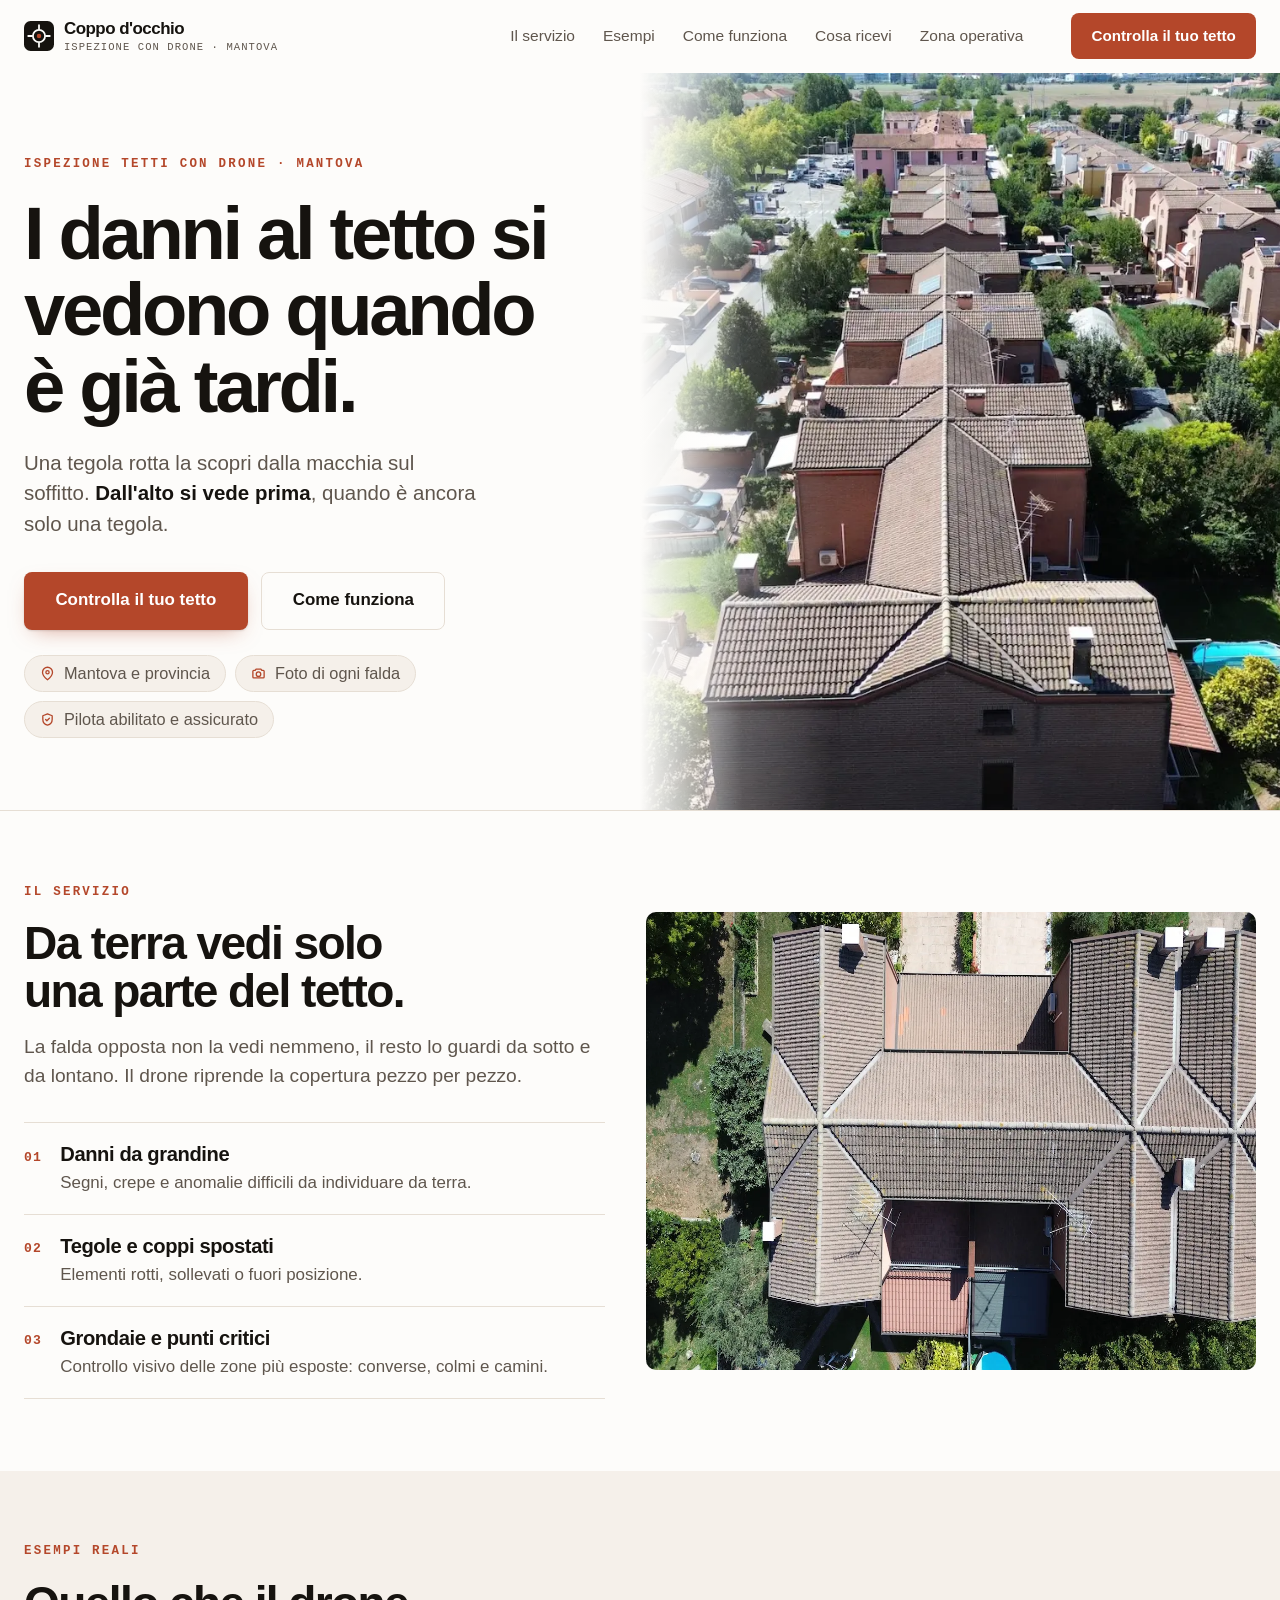
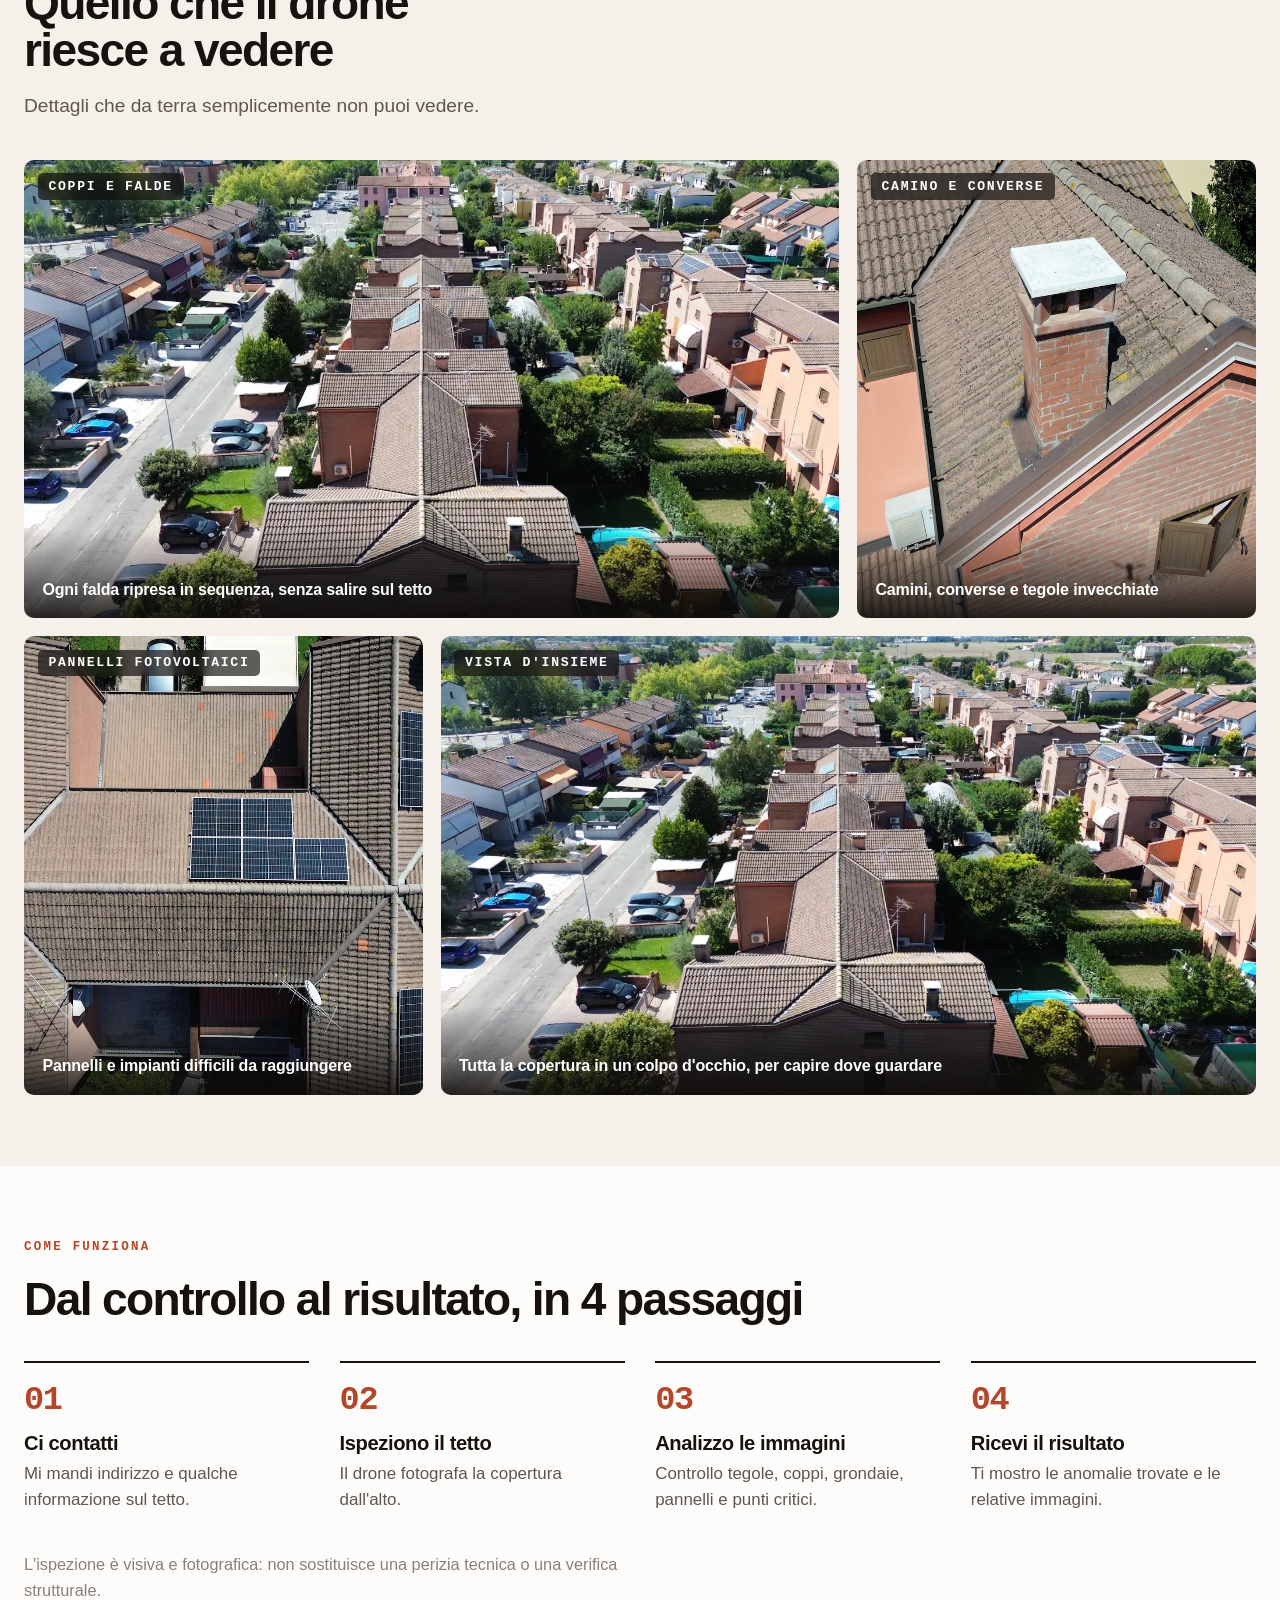
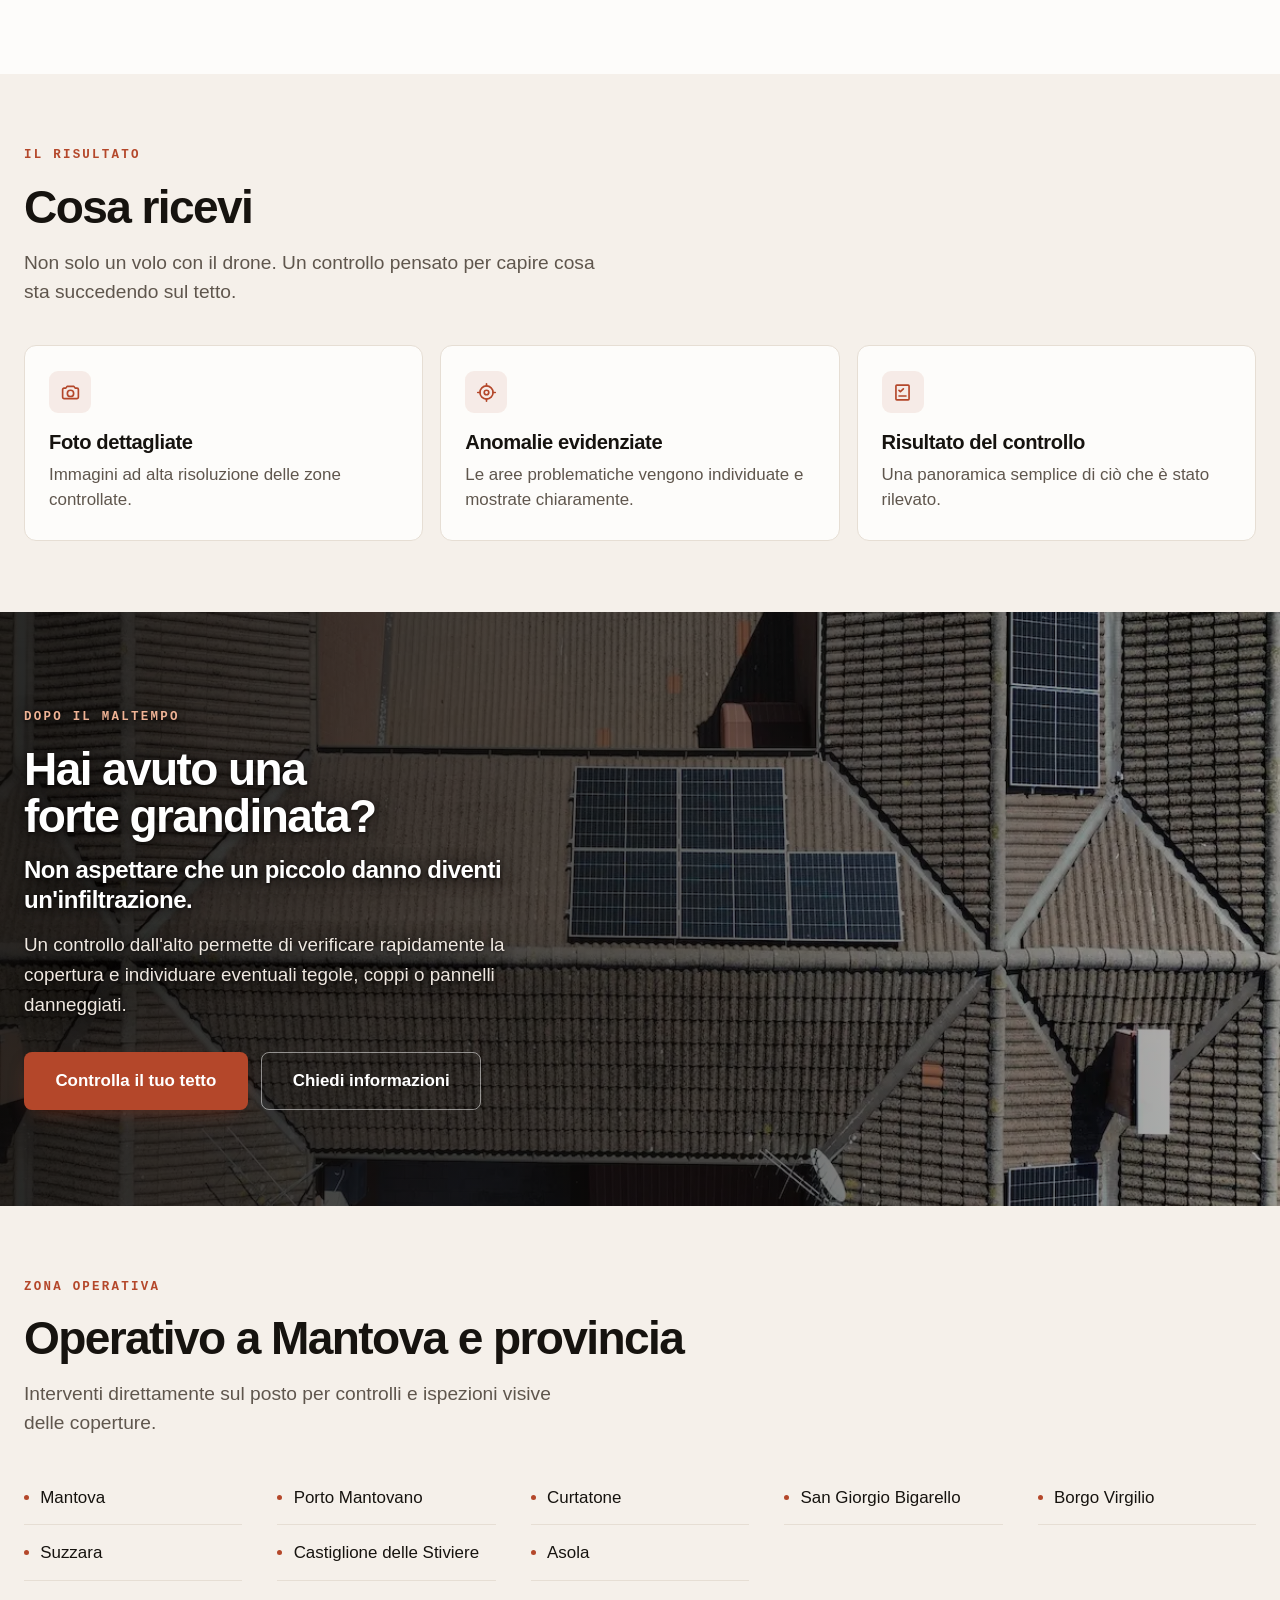
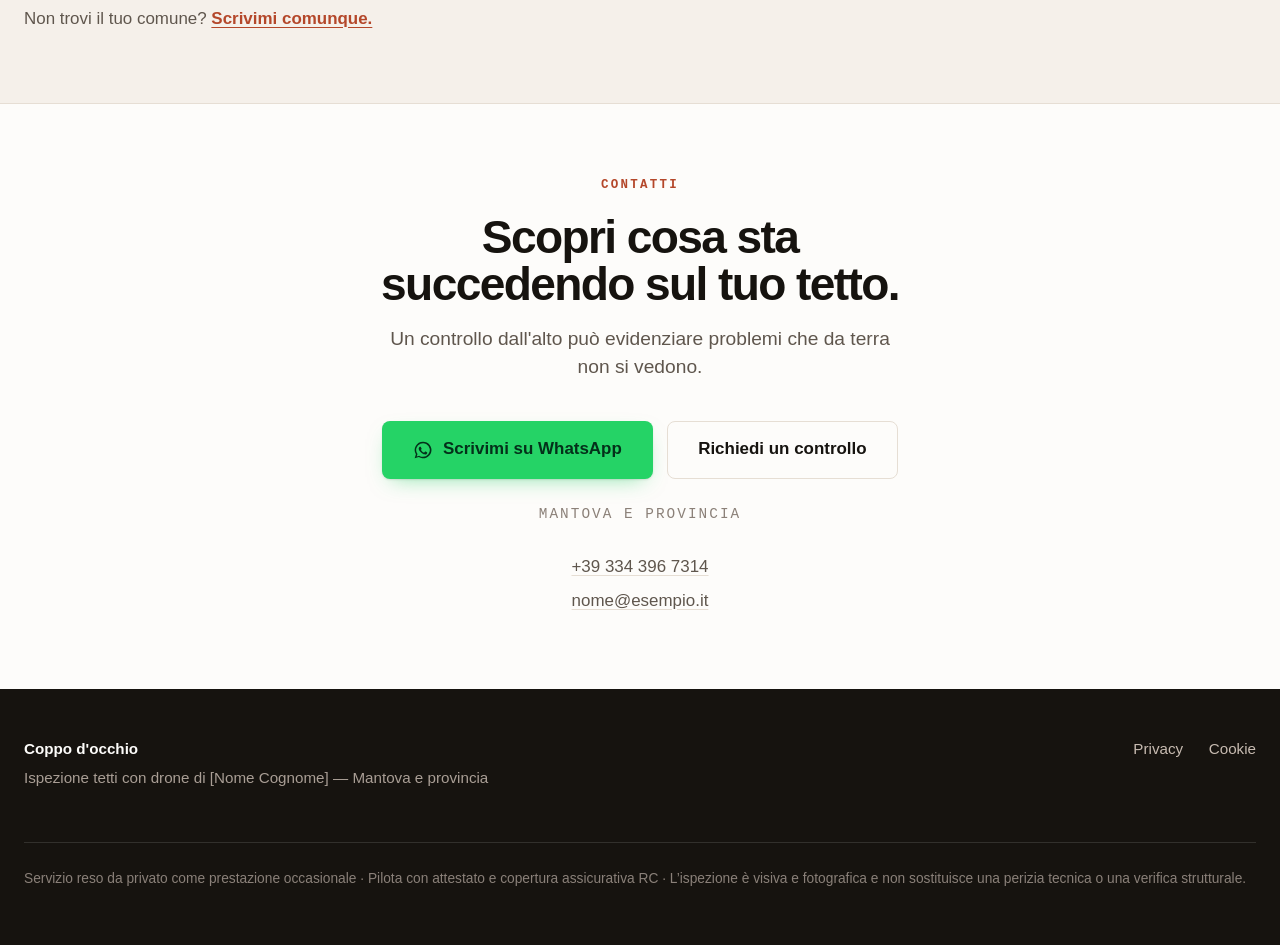
==== index.html @ f2011046 "Rinomina l'attivita in "Coppo d'occhio" Il vecchio nome era gia preso: tettoaposto.it risulta regist" ====
<!doctype html>
<html lang="it">
<head>
<meta charset="utf-8">
<meta name="viewport" content="width=device-width,initial-scale=1">

<!--
  ====================================================================
  ANCORA DA SOSTITUIRE (cerca e sostituisci in tutti i file):
    nome@esempio.it         la tua email
    https://www.esempio.it  il dominio, senza / finale
    [Nome Cognome]          il tuo nome
  Non ci sono riferimenti a partita IVA: il servizio e reso come
  prestazione occasionale da persona fisica.
  Telefono e WhatsApp sono gia impostati su +39 334 396 7314.
  Il nome dell'attivita e "Coppo d'occhio": verifica che coppodocchio.it sia libero.
  ====================================================================
-->

<title>Coppo d'occhio — Ispezione tetti con drone a Mantova</title>
<meta name="description" content="Controllo del tetto con drone a Mantova e provincia: danni da grandine, coppi spostati, grondaie e punti difficili da raggiungere. Senza salire sulla copertura.">
<link rel="canonical" href="https://www.esempio.it/">
<meta name="theme-color" content="#FDFCFA">
<meta name="robots" content="index,follow,max-image-preview:large">
<link rel="icon" href="assets/img/favicon.svg" type="image/svg+xml">

<meta property="og:type" content="website">
<meta property="og:locale" content="it_IT">
<meta property="og:title" content="Coppo d'occhio — Ispezione tetti con drone a Mantova">
<meta property="og:description" content="I danni al tetto si vedono quando è già tardi. Ispezione visiva con drone a Mantova e provincia, senza salire sulla copertura.">
<meta property="og:url" content="https://www.esempio.it/">
<meta property="og:image" content="https://www.esempio.it/assets/img/og-cover.svg">
<meta name="twitter:card" content="summary_large_image">

<script>document.documentElement.className+=' js'</script>

<style>
:root{
  --ink:#16130F; --ink-2:#5F564D; --ink-3:#8B8078;
  --paper:#FDFCFA; --sand:#F5F0EA; --line:#E6DED4;
  --accent:#B4472A; --accent-d:#96371F;
  --wa:#25D366; --wa-h:#1EBE5B; --wa-ink:#04301A;
  --sans:-apple-system,BlinkMacSystemFont,"Segoe UI",Roboto,"Helvetica Neue",Arial,sans-serif;
  --mono:ui-monospace,"Cascadia Mono","Segoe UI Mono","SF Mono",Menlo,Consolas,monospace;
  --wrap:min(1240px,100% - 3rem);
  --half:620px;
  --ease:cubic-bezier(.22,.61,.24,1);
}
@media(max-width:640px){:root{--wrap:min(1240px,100% - 2.2rem)}}

*,*::before,*::after{box-sizing:border-box}
html{-webkit-text-size-adjust:100%;scroll-behavior:smooth;scroll-padding-top:76px}
body{margin:0;background:var(--paper);color:var(--ink);font-family:var(--sans);font-size:18px;line-height:1.6;-webkit-font-smoothing:antialiased;overflow-x:hidden}
img{max-width:100%;display:block}
a{color:var(--accent)}
h1,h2,h3{margin:0;text-wrap:balance;font-weight:680;letter-spacing:-.035em;line-height:1.03}
h1{font-size:clamp(2.85rem,5.8vw,5rem);letter-spacing:-.045em}
h2{font-size:clamp(2.15rem,3.6vw,3.4rem)}
h3{font-size:1.26rem;letter-spacing:-.02em;line-height:1.25}
p{margin:0}
.wrap{width:var(--wrap);margin-inline:auto}
/* spaziature piu compatte: il respiro arriva da tipografia e allineamento,
   non da grandi aree vuote */
.sec{padding-block:clamp(3.6rem,5.6vw,5.75rem)}
.label{display:block;font-family:var(--mono);font-size:.78rem;font-weight:600;letter-spacing:.18em;text-transform:uppercase;color:var(--accent)}
.lead{font-size:clamp(1.14rem,1.5vw,1.35rem);line-height:1.5;color:var(--ink-2)}
.h-top{margin-top:1.1rem}
.skip{position:absolute;left:-9999px}
.skip:focus{left:1rem;top:1rem;z-index:200;background:var(--ink);color:var(--paper);padding:.7rem 1rem;border-radius:8px}
:focus-visible{outline:2px solid var(--accent);outline-offset:3px;border-radius:4px}

/* ---------- reveal ----------
   Gli elementi sotto la piega compaiono con l'IntersectionObserver.
   L'hero NON dipende dal JS: usa un'animazione CSS che parte da sola,
   cosi il messaggio principale e visibile anche se lo script non gira. */
.js .rv{opacity:0;transform:translateY(20px);transition:opacity .75s var(--ease),transform .75s var(--ease)}
.js .rv.in{opacity:1;transform:none}
.js .rv-d1{transition-delay:.08s}.js .rv-d2{transition-delay:.16s}.js .rv-d3{transition-delay:.24s}
.js .hero .rv{animation:rise .8s var(--ease) both}
.js .hero .rv-d1{animation-delay:.08s}
.js .hero .rv-d2{animation-delay:.16s}
.js .hero .rv-d3{animation-delay:.24s}
@keyframes rise{from{opacity:0;transform:translateY(20px)}to{opacity:1;transform:none}}

/* ---------- header ---------- */
.hdr{position:sticky;top:0;z-index:100;background:rgba(253,252,250,.88);backdrop-filter:blur(14px);-webkit-backdrop-filter:blur(14px);border-bottom:1px solid transparent;transition:border-color .25s}
.hdr.stuck{border-bottom-color:var(--line)}
.hdr-in{width:var(--wrap);margin-inline:auto;display:flex;align-items:center;gap:1.5rem;min-height:72px}
.brand{display:flex;align-items:center;gap:.62rem;text-decoration:none;color:var(--ink);font-weight:680;font-size:1.06rem;letter-spacing:-.03em;flex:0 0 auto;line-height:1.15}
.brand svg{flex:0 0 auto}
.brand small{display:block;font-family:var(--mono);font-weight:500;font-size:.66rem;letter-spacing:.1em;text-transform:uppercase;color:var(--ink-2);margin-top:.14rem}
@media(max-width:420px){.brand small{display:none}}
.nav{display:none;margin-left:auto;gap:1.75rem}
.hdr-in>.brand{margin-right:auto}
.nav a{color:var(--ink-2);text-decoration:none;font-size:.97rem;font-weight:500;position:relative;padding-block:.3rem;transition:color .18s;white-space:nowrap}
.nav a::after{content:"";position:absolute;left:0;right:0;bottom:0;height:1.5px;background:var(--accent);transform:scaleX(0);transform-origin:left;transition:transform .28s var(--ease)}
.nav a:hover{color:var(--ink)}
.nav a:hover::after{transform:scaleX(1)}
.hdr .btn{display:none;margin-left:auto}
@media(min-width:700px){.hdr .btn{display:inline-flex}}
@media(min-width:1080px){.nav{display:flex}.hdr .btn{margin-left:1.5rem}}
.burger{display:flex;flex-direction:column;justify-content:center;gap:5px;margin-left:.4rem;width:44px;height:44px;padding:0 10px;background:none;border:0;cursor:pointer}
.burger span{display:block;height:2px;background:var(--ink);border-radius:2px;transition:transform .3s var(--ease),opacity .2s}
.burger[aria-expanded=true] span:nth-child(1){transform:translateY(7px) rotate(45deg)}
.burger[aria-expanded=true] span:nth-child(2){opacity:0}
.burger[aria-expanded=true] span:nth-child(3){transform:translateY(-7px) rotate(-45deg)}
@media(min-width:1080px){.burger{display:none}}
.mnav{border-top:1px solid var(--line);background:var(--paper)}
.mnav ul{list-style:none;margin:0;padding:.5rem 0 1.1rem;width:var(--wrap);margin-inline:auto}
.mnav a{display:block;padding:.85rem 0;color:var(--ink);text-decoration:none;font-size:1.08rem;font-weight:550;border-bottom:1px solid var(--line)}
.mnav .btn{width:100%;margin-top:1.1rem}

/* ---------- pulsanti ---------- */
.btn{display:inline-flex;align-items:center;justify-content:center;gap:.6rem;min-height:58px;padding:0 1.9rem;border-radius:8px;font-weight:640;font-size:1.06rem;line-height:1;text-decoration:none;border:1.5px solid transparent;cursor:pointer;transition:background-color .18s,border-color .18s,color .18s,transform .12s,box-shadow .2s}
.btn:active{transform:translateY(1px)}
/* la CTA primaria e l'unico elemento con questo peso visivo nella sezione */
.btn--accent{background:var(--accent);color:#fff;box-shadow:0 1px 2px rgba(22,19,15,.12),0 8px 22px -10px rgba(180,71,42,.55)}
.btn--accent:hover{background:var(--accent-d)}
.btn--ink{background:var(--ink);color:var(--paper)}
.btn--ink:hover{background:#000}
.btn--ghost{border-color:var(--line);color:var(--ink);background:transparent}
.btn--ghost:hover{border-color:var(--ink)}
.btn--wa{background:var(--wa);color:var(--wa-ink);box-shadow:0 1px 2px rgba(22,19,15,.1),0 8px 22px -10px rgba(37,211,102,.6)}
.btn--wa:hover{background:var(--wa-h)}
.btn--paper{background:var(--paper);color:var(--ink)}
.btn--paper:hover{background:#fff}
.btn--outline-l{border-color:rgba(255,255,255,.5);color:#fff;background:transparent}
.btn--outline-l:hover{border-color:#fff;background:rgba(255,255,255,.12)}
.btn--sm{min-height:46px;padding:0 1.2rem;font-size:.95rem;box-shadow:none}
.btn-row{display:flex;flex-wrap:wrap;gap:.85rem}
@media(max-width:520px){.btn-row .btn{width:100%}}

/* ---------- hero ---------- */
.hero{display:grid;align-items:stretch;border-bottom:1px solid var(--line)}
.hero-copy{padding-block:clamp(2.6rem,5vw,4rem) clamp(2.6rem,4.5vw,3.4rem);width:var(--wrap);margin-inline:auto}
.hero-copy .label{margin-bottom:1.3rem}
.hero h1{margin-bottom:1.4rem}
.hero .lead{max-width:40ch;margin-bottom:2rem;font-size:clamp(1.18rem,1.6vw,1.4rem)}
.hero .lead b{color:var(--ink);font-weight:640}
.hero-media{position:relative;background:var(--sand);min-height:56vw}
.hero-media img{width:100%;height:100%;object-fit:cover;position:absolute;inset:0}
/* sfuma il bordo verso il testo: sotto i 960px l'immagine sta sopra, quindi
   la sfumatura e verticale; da 960px in su e orizzontale, verso sinistra */
.hero-media::after{content:"";position:absolute;inset:0;pointer-events:none;
  background:linear-gradient(to bottom,rgba(253,252,250,.55) 0%,rgba(253,252,250,0) 16%,rgba(253,252,250,0) 78%,var(--paper) 100%)}
@media(min-width:960px){
  .hero-media::after{background:linear-gradient(to right,var(--paper) 0%,rgba(253,252,250,.72) 7%,rgba(253,252,250,.22) 16%,rgba(253,252,250,0) 30%)}
}
/* micro-informazioni sotto le CTA: leggibili, non microscopiche */
.oper{display:flex;flex-wrap:wrap;gap:.55rem;margin-top:1.6rem;font-size:1.02rem;color:var(--ink-2)}
.oper span{display:inline-flex;align-items:center;gap:.55rem;background:var(--sand);border:1px solid var(--line);border-radius:999px;padding:.45rem .95rem;line-height:1.25}
.oper svg{flex:0 0 auto;color:var(--accent)}
/* mobile: meno aria fra i blocchi, cosi la foto si intravede sopra la piega */
@media(max-width:640px){
  .hero-copy{padding-block:2.2rem 1.9rem}
  .hero h1{margin-bottom:1.15rem}
  .hero .lead{margin-bottom:1.6rem}
  .oper{margin-top:1.2rem}
}
@media(min-width:960px){
  .hero{grid-template-columns:1fr 1fr;min-height:min(82vh,840px)}
  .hero-copy{width:auto;margin:0;display:flex;flex-direction:column;justify-content:center;
    padding-right:3.5rem;padding-left:max(1.5rem,calc(50vw - var(--half)))}
  .hero-media{min-height:0}
}

/* ---------- split ---------- */
.split{display:grid;gap:clamp(2.2rem,3.2vw,3.6rem);align-items:center}
@media(min-width:900px){.split{grid-template-columns:1fr 1.05fr}}
.split h2{margin-bottom:1.1rem}
.figure{position:relative;border-radius:10px;overflow:hidden;background:var(--sand);aspect-ratio:4/3;margin:0}
.figure img{width:100%;height:100%;object-fit:cover}
.probs{list-style:none;margin:2rem 0 0;padding:0}
.probs li{display:flex;gap:1.15rem;align-items:flex-start;padding:1.15rem 0;border-top:1px solid var(--line)}
.probs li:last-child{border-bottom:1px solid var(--line)}
.probs b{flex:0 0 auto;font-family:var(--mono);font-size:.82rem;font-weight:600;color:var(--accent);padding-top:.3rem;letter-spacing:.08em}
.probs h3{margin-bottom:.22rem}
.probs p{font-size:1.06rem;color:var(--ink-2);line-height:1.5}

/* ---------- galleria ---------- */
.gal{display:grid;gap:1rem;margin-top:clamp(1.8rem,3vw,2.6rem)}
.shot{position:relative;overflow:hidden;border-radius:10px;background:var(--sand);aspect-ratio:4/3;margin:0}
.shot img{width:100%;height:100%;object-fit:cover;transition:transform .8s var(--ease)}
.shot:hover img{transform:scale(1.045)}
/* etichetta discreta in alto: dice subito cosa si sta guardando */
.shot .tag{position:absolute;top:.85rem;left:.85rem;z-index:1;font-family:var(--mono);font-size:.82rem;font-weight:600;letter-spacing:.13em;text-transform:uppercase;color:#fff;background:rgba(15,12,10,.66);backdrop-filter:blur(6px);-webkit-backdrop-filter:blur(6px);padding:.42rem .68rem;border-radius:5px;line-height:1;white-space:nowrap}
.shot figcaption{position:absolute;left:0;right:0;bottom:0;padding:3rem 1.15rem 1rem;color:#fff;font-size:1rem;font-weight:550;letter-spacing:-.01em;
  background:linear-gradient(to top,rgba(15,12,10,.88),rgba(15,12,10,.35) 58%,transparent)}
/* composizione asimmetrica: le foto sono la prova del servizio, quindi grandi */
@media(min-width:760px){
  .gal{grid-template-columns:repeat(6,1fr);gap:1.1rem}
  .gal>*:nth-child(1){grid-column:span 4;aspect-ratio:16/9}
  .gal>*:nth-child(2){grid-column:span 2;aspect-ratio:auto}
  .gal>*:nth-child(3){grid-column:span 2;aspect-ratio:auto}
  .gal>*:nth-child(4){grid-column:span 4;aspect-ratio:16/9}
}

/* ---------- come funziona ---------- */
.steps{list-style:none;margin:clamp(2rem,3vw,2.8rem) 0 0;padding:0;display:grid}
@media(min-width:640px){.steps{grid-template-columns:1fr 1fr;gap:2rem}}
@media(min-width:960px){.steps{grid-template-columns:repeat(4,1fr);gap:1.9rem}}
.steps li{padding-top:1.3rem;border-top:2px solid var(--ink)}
@media(max-width:639px){.steps li{padding-bottom:1.4rem;border-top:1px solid var(--line)}.steps li:first-child{border-top:2px solid var(--ink)}}
.steps .n{display:block;font-family:var(--mono);font-size:2.1rem;font-weight:600;letter-spacing:-.04em;color:var(--accent);line-height:1;margin-bottom:.8rem}
.steps h3{margin-bottom:.35rem}
.steps p{font-size:1.06rem;color:var(--ink-2);line-height:1.5}
.note{margin-top:clamp(2rem,3vw,2.6rem);font-size:1.02rem;color:var(--ink-3);max-width:70ch}

/* ---------- cosa ricevi ---------- */
.cards{display:grid;gap:1.05rem;margin-top:clamp(1.9rem,3vw,2.6rem)}
@media(min-width:820px){.cards{grid-template-columns:repeat(3,1fr)}}
.card{background:var(--paper);border:1px solid var(--line);border-radius:12px;padding:1.6rem 1.5rem 1.7rem}
.card .ico{display:flex;align-items:center;justify-content:center;width:42px;height:42px;border-radius:9px;background:rgba(180,71,42,.09);color:var(--accent);margin-bottom:1.05rem}
.card h3{margin-bottom:.4rem}
.card p{font-size:1.06rem;color:var(--ink-2);line-height:1.5}

/* ---------- grandinata ---------- */
.hail{position:relative;overflow:hidden;background:var(--ink)}
.hail>img{position:absolute;inset:0;z-index:0;width:100%;height:100%;object-fit:cover}
/* velatura direzionale: la foto resta protagonista, il testo resta leggibile */
.hail::before{content:"";position:absolute;inset:0;z-index:1;
  background:linear-gradient(to right,rgba(12,10,8,.86) 0%,rgba(12,10,8,.66) 48%,rgba(12,10,8,.28) 100%)}
@media(max-width:759px){.hail::before{background:linear-gradient(to bottom,rgba(12,10,8,.84) 0%,rgba(12,10,8,.76) 58%,rgba(12,10,8,.4) 100%)}}
.hail .wrap{position:relative;z-index:2}
/* la foto qui e movimentata: l'ombra sul testo permette di tenere il velo leggero */
.hail .label,.hail h2,.hail .sub,.hail p{text-shadow:0 1px 3px rgba(8,6,4,.75),0 2px 18px rgba(8,6,4,.9)}
.hail-in{padding-block:clamp(4rem,7.5vw,7rem);max-width:58ch}
.hail .label{color:#EFB395}
.hail h2{color:#fff;margin-bottom:.9rem}
.hail .sub{color:#fff;font-size:clamp(1.18rem,1.9vw,1.5rem);font-weight:640;letter-spacing:-.02em;line-height:1.25;margin-bottom:.9rem}
.hail p{color:#EFE8E1;font-size:clamp(1.05rem,1.5vw,1.18rem);margin-bottom:2rem;max-width:52ch}

/* ---------- zona ---------- */
.zona{background:var(--sand)}
.comuni{list-style:none;margin:2rem 0 0;padding:0;display:grid;grid-template-columns:repeat(auto-fill,minmax(210px,1fr));gap:0 2.2rem}
.comuni li{padding:.85rem 0;border-bottom:1px solid var(--line);font-size:1.06rem;display:flex;align-items:center;gap:.7rem}
.comuni li::before{content:"";width:5px;height:5px;border-radius:50%;background:var(--accent);flex:0 0 auto}
.zona .altri{margin-top:1.5rem;font-size:1.06rem;color:var(--ink-2)}
.zona .altri a{font-weight:600;text-underline-offset:3px}

/* ---------- cta finale ---------- */
.final{text-align:center;border-top:1px solid var(--line)}
.final h2{margin-bottom:1rem;max-width:22ch;margin-inline:auto}
.final .lead{max-width:48ch;margin:0 auto 2.4rem}
.final .btn-row{justify-content:center}
.final .place{margin-top:1.5rem;font-family:var(--mono);font-size:.9rem;letter-spacing:.14em;text-transform:uppercase;color:var(--ink-3)}
.direct{margin-top:1.5rem;font-size:1.06rem;line-height:2;color:var(--ink-2)}
.direct a{color:var(--ink-2);text-decoration-color:var(--line);text-underline-offset:3px}
.direct a:hover{color:var(--accent)}

/* ---------- footer ---------- */
.ftr{background:var(--ink);color:#A99E95;padding-block:3rem 3.4rem;font-size:.95rem}
.ftr-in{display:flex;flex-wrap:wrap;gap:1.2rem 2.5rem;justify-content:space-between;align-items:flex-start}
.ftr strong{color:var(--paper);font-weight:600;display:block;margin-bottom:.3rem}
.ftr a{color:#C7BBB1;text-decoration:none}
.ftr a:hover{color:var(--paper);text-decoration:underline}
.ftr nav{display:flex;gap:1.6rem}
.ftr .fine{width:100%;margin-top:2rem;padding-top:1.6rem;border-top:1px solid rgba(255,255,255,.12);font-size:.86rem;color:#8A8079}

/* ---------- dock mobile ---------- */
.dock{position:fixed;inset:auto 0 0 0;z-index:90;display:none;gap:.6rem;padding:.6rem .9rem;padding-bottom:calc(.6rem + env(safe-area-inset-bottom));background:rgba(253,252,250,.97);backdrop-filter:blur(12px);border-top:1px solid var(--line)}
.dock .btn{flex:1;min-height:54px;font-size:1rem;padding:0 .7rem;box-shadow:none}
.dock .btn--wa{flex:1.8}
@media(max-width:760px){.dock{display:flex}body{padding-bottom:88px}}

@media(prefers-reduced-motion:reduce){
  html{scroll-behavior:auto}
  *,*::before,*::after{transition:none!important;animation:none!important}
  .js .rv{opacity:1!important;transform:none!important}
}
</style>
</head>
<body>
<a class="skip" href="#main">Vai al contenuto</a>

<header class="hdr" id="hdr">
  <div class="hdr-in">
    <a class="brand" href="index.html">
      <svg width="30" height="30" viewBox="0 0 32 32" aria-hidden="true" focusable="false"><rect width="32" height="32" rx="7" fill="#16130F"/><g fill="none" stroke="#FDFCFA" stroke-width="1.9" stroke-linecap="round"><circle cx="16" cy="16" r="6.5"/><path d="M16 4.5v4M16 23.5v4M4.5 16h4M23.5 16h4"/></g><circle cx="16" cy="16" r="2.4" fill="#B4472A"/></svg>
      <span>Coppo d'occhio<small>Ispezione con drone · Mantova</small></span>
    </a>
    <nav class="nav" aria-label="Principale">
      <a href="#servizio">Il servizio</a>
      <a href="#esempi">Esempi</a>
      <a href="#come">Come funziona</a>
      <a href="#ricevi">Cosa ricevi</a>
      <a href="#zona">Zona operativa</a>
    </nav>
    <a class="btn btn--accent btn--sm" href="#contatti">Controlla il tuo tetto</a>
    <button class="burger" id="burger" aria-expanded="false" aria-controls="mnav" aria-label="Apri il menu">
      <span></span><span></span><span></span>
    </button>
  </div>
  <nav class="mnav" id="mnav" aria-label="Menu mobile" hidden>
    <ul>
      <li><a href="#servizio">Il servizio</a></li>
      <li><a href="#esempi">Esempi</a></li>
      <li><a href="#come">Come funziona</a></li>
      <li><a href="#ricevi">Cosa ricevi</a></li>
      <li><a href="#zona">Zona operativa</a></li>
      <li><a class="btn btn--accent" href="#contatti">Controlla il tuo tetto</a></li>
    </ul>
  </nav>
</header>

<main id="main">

  <!-- ============ HERO ============ -->
  <section class="hero">
    <div class="hero-copy">
      <span class="label rv">Ispezione tetti con drone · Mantova</span>
      <h1 class="rv rv-d1">I danni al tetto si vedono quando è già tardi.</h1>
      <p class="lead rv rv-d2">Una tegola rotta la scopri dalla macchia sul soffitto. <b>Dall'alto si vede prima</b>, quando è ancora solo una tegola.</p>
      <div class="btn-row rv rv-d3">
        <a class="btn btn--accent" href="#contatti">Controlla il tuo tetto</a>
        <a class="btn btn--ghost" href="#come">Come funziona</a>
      </div>
      <p class="oper rv rv-d3">
        <span><svg width="15" height="15" viewBox="0 0 24 24" fill="none" stroke="currentColor" stroke-width="2.1" stroke-linecap="round" stroke-linejoin="round" aria-hidden="true"><path d="M20 10c0 6-8 12-8 12s-8-6-8-12a8 8 0 1 1 16 0Z"/><circle cx="12" cy="10" r="2.6"/></svg>Mantova e provincia</span>
        <span><svg width="15" height="15" viewBox="0 0 24 24" fill="none" stroke="currentColor" stroke-width="2.1" stroke-linecap="round" stroke-linejoin="round" aria-hidden="true"><path d="M3 8.5A1.5 1.5 0 0 1 4.5 7h2.2l1.4-2h7.8l1.4 2h2.2A1.5 1.5 0 0 1 21 8.5v9A1.5 1.5 0 0 1 19.5 19h-15A1.5 1.5 0 0 1 3 17.5v-9Z"/><circle cx="12" cy="13" r="3.6"/></svg>Foto di ogni falda</span>
        <span><svg width="15" height="15" viewBox="0 0 24 24" fill="none" stroke="currentColor" stroke-width="2.1" stroke-linecap="round" stroke-linejoin="round" aria-hidden="true"><path d="M12 3 4.5 6v5.5c0 4.6 3.2 8.4 7.5 9.5 4.3-1.1 7.5-4.9 7.5-9.5V6L12 3Z"/><path d="m9 12 2 2 4-4"/></svg>Pilota abilitato e assicurato</span>
      </p>
    </div>
    <div class="hero-media">
      <img src="assets/img/hero-strada-mantova.webp" width="1400" height="875" alt="Vista dal drone di una schiera di abitazioni con tetti in coppi a Mantova" fetchpriority="high" decoding="async">
    </div>
  </section>

  <!-- ============ PROBLEMA ============ -->
  <section class="sec" id="servizio">
    <div class="wrap split">
      <div>
        <span class="label rv">Il servizio</span>
        <h2 class="rv h-top">Da terra vedi solo una parte del tetto.</h2>
        <p class="lead rv rv-d1 h-top">La falda opposta non la vedi nemmeno, il resto lo guardi da sotto e da lontano. Il drone riprende la copertura pezzo per pezzo.</p>
        <ul class="probs rv rv-d2">
          <li><b>01</b><div><h3>Danni da grandine</h3><p>Segni, crepe e anomalie difficili da individuare da terra.</p></div></li>
          <li><b>02</b><div><h3>Tegole e coppi spostati</h3><p>Elementi rotti, sollevati o fuori posizione.</p></div></li>
          <li><b>03</b><div><h3>Grondaie e punti critici</h3><p>Controllo visivo delle zone più esposte: converse, colmi e camini.</p></div></li>
        </ul>
      </div>
      <figure class="figure rv rv-d1">
        <img src="assets/img/tetto-coppi-dettaglio.webp" width="1200" height="900" alt="Dettaglio ravvicinato del manto di copertura in coppi ripreso dall'alto" loading="lazy" decoding="async">
      </figure>
    </div>
  </section>

  <!-- ============ GALLERIA ============ -->
  <section class="sec zona" id="esempi">
    <div class="wrap">
      <span class="label rv">Esempi reali</span>
      <h2 class="rv h-top" style="max-width:20ch">Quello che il drone riesce a vedere</h2>
      <p class="lead rv rv-d1 h-top" style="max-width:52ch">Dettagli che da terra semplicemente non puoi vedere.</p>
      <div class="gal">
        <figure class="shot rv">
          <span class="tag">Coppi e falde</span>
          <img src="assets/img/hero-strada-mantova.webp" width="1400" height="875" alt="Coperture a schiera in coppi viste in sequenza dal drone" loading="lazy" decoding="async">
          <figcaption>Ogni falda ripresa in sequenza, senza salire sul tetto</figcaption>
        </figure>
        <figure class="shot rv rv-d1">
          <span class="tag">Camino e converse</span>
          <img src="assets/img/camino-tegole-vecchie.jpg" width="1200" height="900" alt="Camino in mattoni e tegole invecchiate viste dal drone" loading="lazy" decoding="async">
          <figcaption>Camini, converse e tegole invecchiate</figcaption>
        </figure>
        <figure class="shot rv rv-d1">
          <span class="tag">Pannelli fotovoltaici</span>
          <img src="assets/img/tetto-pannelli-solari.webp" width="1200" height="900" alt="Tetto con pannelli solari e antenne ripreso dall'alto" loading="lazy" decoding="async">
          <figcaption>Pannelli e impianti difficili da raggiungere</figcaption>
        </figure>
        <figure class="shot rv rv-d2">
          <span class="tag">Vista d'insieme</span>
          <img src="assets/img/veduta-provincia-mantova.webp" width="1400" height="788" alt="Veduta dall'alto di un intero isolato residenziale nella provincia di Mantova" loading="lazy" decoding="async">
          <figcaption>Tutta la copertura in un colpo d'occhio, per capire dove guardare</figcaption>
        </figure>
      </div>
    </div>
  </section>

  <!-- ============ COME FUNZIONA ============ -->
  <section class="sec" id="come">
    <div class="wrap">
      <span class="label rv">Come funziona</span>
      <h2 class="rv h-top">Dal controllo al risultato, in 4 passaggi</h2>
      <ol class="steps">
        <li class="rv"><span class="n">01</span><h3>Ci contatti</h3><p>Mi mandi indirizzo e qualche informazione sul tetto.</p></li>
        <li class="rv rv-d1"><span class="n">02</span><h3>Ispeziono il tetto</h3><p>Il drone fotografa la copertura dall'alto.</p></li>
        <li class="rv rv-d2"><span class="n">03</span><h3>Analizzo le immagini</h3><p>Controllo tegole, coppi, grondaie, pannelli e punti critici.</p></li>
        <li class="rv rv-d3"><span class="n">04</span><h3>Ricevi il risultato</h3><p>Ti mostro le anomalie trovate e le relative immagini.</p></li>
      </ol>
      <p class="note rv">L'ispezione è visiva e fotografica: non sostituisce una perizia tecnica o una verifica strutturale.</p>
    </div>
  </section>

  <!-- ============ COSA RICEVI ============ -->
  <section class="sec zona" id="ricevi">
    <div class="wrap">
      <span class="label rv">Il risultato</span>
      <h2 class="rv h-top">Cosa ricevi</h2>
      <p class="lead rv rv-d1 h-top" style="max-width:56ch">Non solo un volo con il drone. Un controllo pensato per capire cosa sta succedendo sul tetto.</p>
      <div class="cards">
        <div class="card rv">
          <span class="ico"><svg width="21" height="21" viewBox="0 0 24 24" fill="none" stroke="currentColor" stroke-width="1.9" stroke-linecap="round" stroke-linejoin="round" aria-hidden="true"><path d="M3 8.5A1.5 1.5 0 0 1 4.5 7h2.2l1.4-2h7.8l1.4 2h2.2A1.5 1.5 0 0 1 21 8.5v9A1.5 1.5 0 0 1 19.5 19h-15A1.5 1.5 0 0 1 3 17.5v-9Z"/><circle cx="12" cy="13" r="3.6"/></svg></span>
          <h3>Foto dettagliate</h3>
          <p>Immagini ad alta risoluzione delle zone controllate.</p>
        </div>
        <div class="card rv rv-d1">
          <span class="ico"><svg width="21" height="21" viewBox="0 0 24 24" fill="none" stroke="currentColor" stroke-width="1.9" stroke-linecap="round" stroke-linejoin="round" aria-hidden="true"><circle cx="12" cy="12" r="7.5"/><circle cx="12" cy="12" r="2.6"/><path d="M12 2v2.5M12 19.5V22M2 12h2.5M19.5 12H22"/></svg></span>
          <h3>Anomalie evidenziate</h3>
          <p>Le aree problematiche vengono individuate e mostrate chiaramente.</p>
        </div>
        <div class="card rv rv-d2">
          <span class="ico"><svg width="21" height="21" viewBox="0 0 24 24" fill="none" stroke="currentColor" stroke-width="1.9" stroke-linecap="round" stroke-linejoin="round" aria-hidden="true"><path d="M5.5 3.5h13a1 1 0 0 1 1 1v15a1 1 0 0 1-1 1h-13a1 1 0 0 1-1-1v-15a1 1 0 0 1 1-1Z"/><path d="m8 9.5 1.6 1.6L13 7.8M8 16h8"/></svg></span>
          <h3>Risultato del controllo</h3>
          <p>Una panoramica semplice di ciò che è stato rilevato.</p>
        </div>
      </div>
    </div>
  </section>

  <!-- ============ GRANDINATA ============ -->
  <section class="hail">
    <img src="assets/img/tetto-pannelli-solari.webp" width="1200" height="900" alt="" aria-hidden="true" loading="lazy" decoding="async">
    <div class="wrap">
      <div class="hail-in">
        <span class="label rv">Dopo il maltempo</span>
        <h2 class="rv rv-d1 h-top">Hai avuto una forte grandinata?</h2>
        <p class="sub rv rv-d1">Non aspettare che un piccolo danno diventi un'infiltrazione.</p>
        <p class="rv rv-d2">Un controllo dall'alto permette di verificare rapidamente la copertura e individuare eventuali tegole, coppi o pannelli danneggiati.</p>
        <div class="btn-row rv rv-d3">
          <a class="btn btn--accent" href="https://wa.me/393343967314?text=Ciao%2C%20dopo%20la%20grandine%20vorrei%20far%20controllare%20il%20tetto.%20Comune%3A%20" rel="noopener">Controlla il tuo tetto</a>
          <a class="btn btn--outline-l" href="#contatti">Chiedi informazioni</a>
        </div>
      </div>
    </div>
  </section>

  <!-- ============ ZONA ============ -->
  <section class="sec zona" id="zona">
    <div class="wrap">
      <span class="label rv">Zona operativa</span>
      <h2 class="rv h-top">Operativo a Mantova e provincia</h2>
      <p class="lead rv rv-d1 h-top" style="max-width:52ch">Interventi direttamente sul posto per controlli e ispezioni visive delle coperture.</p>
      <ul class="comuni rv rv-d2">
        <li>Mantova</li>
        <li>Porto Mantovano</li>
        <li>Curtatone</li>
        <li>San Giorgio Bigarello</li>
        <li>Borgo Virgilio</li>
        <li>Suzzara</li>
        <li>Castiglione delle Stiviere</li>
        <li>Asola</li>
      </ul>
      <p class="altri rv rv-d2">Non trovi il tuo comune? <a href="#contatti">Scrivimi comunque.</a></p>
    </div>
  </section>

  <!-- ============ CTA FINALE ============ -->
  <section class="sec final" id="contatti">
    <div class="wrap">
      <span class="label rv">Contatti</span>
      <h2 class="rv h-top">Scopri cosa sta succedendo sul tuo tetto.</h2>
      <p class="lead rv rv-d1 h-top">Un controllo dall'alto può evidenziare problemi che da terra non si vedono.</p>
      <div class="btn-row rv rv-d2">
        <a class="btn btn--wa" href="https://wa.me/393343967314?text=Ciao%2C%20vorrei%20far%20controllare%20il%20tetto.%20Comune%3A%20" rel="noopener">
          <svg width="20" height="20" viewBox="0 0 24 24" fill="currentColor" aria-hidden="true"><path d="M12 2A10 10 0 0 0 3.5 17.2L2 22l4.9-1.5A10 10 0 1 0 12 2zm0 18.2a8.2 8.2 0 0 1-4.2-1.1l-.3-.2-3 .9.9-2.9-.2-.3A8.2 8.2 0 1 1 12 20.2zm4.6-5.5c-.25-.13-1.5-.74-1.73-.82-.23-.09-.4-.13-.57.12-.17.25-.65.82-.8.99-.15.17-.29.19-.54.06-.25-.12-1.06-.39-2.02-1.25-.75-.66-1.25-1.48-1.4-1.73-.14-.25-.01-.38.11-.5.11-.11.25-.29.37-.44.12-.15.16-.25.25-.42.08-.17.04-.31-.02-.44-.06-.12-.57-1.37-.78-1.87-.2-.49-.41-.42-.57-.43h-.48c-.17 0-.44.06-.67.31-.23.25-.87.85-.87 2.07s.9 2.4 1.02 2.57c.13.16 1.76 2.69 4.27 3.77.6.26 1.06.41 1.42.53.6.19 1.14.16 1.57.1.48-.07 1.5-.61 1.71-1.2.21-.59.21-1.1.15-1.2-.06-.11-.23-.17-.48-.29z"/></svg>
          Scrivimi su WhatsApp
        </a>
        <a class="btn btn--ghost" href="mailto:nome@esempio.it?subject=Richiesta%20ispezione%20tetto%20con%20drone">Richiedi un controllo</a>
      </div>
      <p class="place rv rv-d2">Mantova e provincia</p>
      <p class="direct rv rv-d2">
        <a href="tel:+393343967314">+39 334 396 7314</a><br>
        <a href="mailto:nome@esempio.it">nome@esempio.it</a>
      </p>
    </div>
  </section>
</main>

<footer class="ftr">
  <div class="wrap ftr-in">
    <div>
      <strong>Coppo d'occhio</strong>
      Ispezione tetti con drone di [Nome Cognome] — Mantova e provincia
    </div>
    <nav aria-label="Informazioni legali">
      <a href="privacy-policy/index.html">Privacy</a>
      <a href="cookie-policy/index.html">Cookie</a>
    </nav>
    <p class="fine">Servizio reso da privato come prestazione occasionale · Pilota con attestato e copertura assicurativa RC · L&rsquo;ispezione è visiva e fotografica e non sostituisce una perizia tecnica o una verifica strutturale.</p>
  </div>
</footer>

<nav class="dock" aria-label="Contatti rapidi">
  <a class="btn btn--wa" href="https://wa.me/393343967314?text=Ciao%2C%20vorrei%20far%20controllare%20il%20tetto.%20Comune%3A%20" rel="noopener">Controlla il tuo tetto</a>
  <a class="btn btn--ghost" href="tel:+393343967314">Chiama</a>
</nav>

<script>
(function(){
  var b=document.getElementById('burger'),m=document.getElementById('mnav'),h=document.getElementById('hdr');
  b.addEventListener('click',function(){
    var open=b.getAttribute('aria-expanded')==='true';
    b.setAttribute('aria-expanded',String(!open));
    b.setAttribute('aria-label',open?'Apri il menu':'Chiudi il menu');
    m.hidden=open;
  });
  m.addEventListener('click',function(e){
    if(e.target.closest('a')){b.setAttribute('aria-expanded','false');b.setAttribute('aria-label','Apri il menu');m.hidden=true}
  });
  addEventListener('scroll',function(){h.classList.toggle('stuck',scrollY>8)},{passive:true});

  var els=document.querySelectorAll('.rv');
  function showAll(){for(var i=0;i<els.length;i++)els[i].classList.add('in')}
  if(!('IntersectionObserver' in window)){showAll();return}
  var io=new IntersectionObserver(function(es){
    es.forEach(function(e){if(e.isIntersecting){e.target.classList.add('in');io.unobserve(e.target)}})
  },{rootMargin:'0px 0px -8% 0px',threshold:.08});
  for(var j=0;j<els.length;j++)io.observe(els[j]);
  // rete di sicurezza: se per qualsiasi motivo l'observer non scatta,
  // dopo 3s il contenuto viene mostrato comunque. Mai testo invisibile.
  setTimeout(showAll,3000);
})();
</script>

<script type="application/ld+json">
{
  "@context":"https://schema.org",
  "@type":"Service",
  "@id":"https://www.esempio.it/#servizio",
  "name":"Ispezione tetti con drone",
  "alternateName":"Coppo d'occhio",
  "serviceType":"Ispezione visiva di coperture con drone",
  "description":"Controllo visivo e fotografico del tetto con drone a Mantova e provincia per individuare danni da grandine, tegole e coppi spostati, problemi a grondaie, camini e punti difficili da raggiungere.",
  "url":"https://www.esempio.it/",
  "image":"https://www.esempio.it/assets/img/og-cover.svg",
  "provider":{
    "@type":"Person",
    "name":"[Nome Cognome]",
    "telephone":"+393343967314",
    "email":"nome@esempio.it",
    "address":{"@type":"PostalAddress","addressLocality":"Mantova","addressRegion":"MN","addressCountry":"IT"}
  },
  "areaServed":[
    {"@type":"AdministrativeArea","name":"Provincia di Mantova"},
    {"@type":"City","name":"Mantova"},
    {"@type":"City","name":"Porto Mantovano"},
    {"@type":"City","name":"San Giorgio Bigarello"},
    {"@type":"City","name":"Curtatone"},
    {"@type":"City","name":"Borgo Virgilio"},
    {"@type":"City","name":"Suzzara"},
    {"@type":"City","name":"Castiglione delle Stiviere"},
    {"@type":"City","name":"Asola"},
    {"@type":"City","name":"Viadana"}
  ]
}
</script>
</body>
</html>
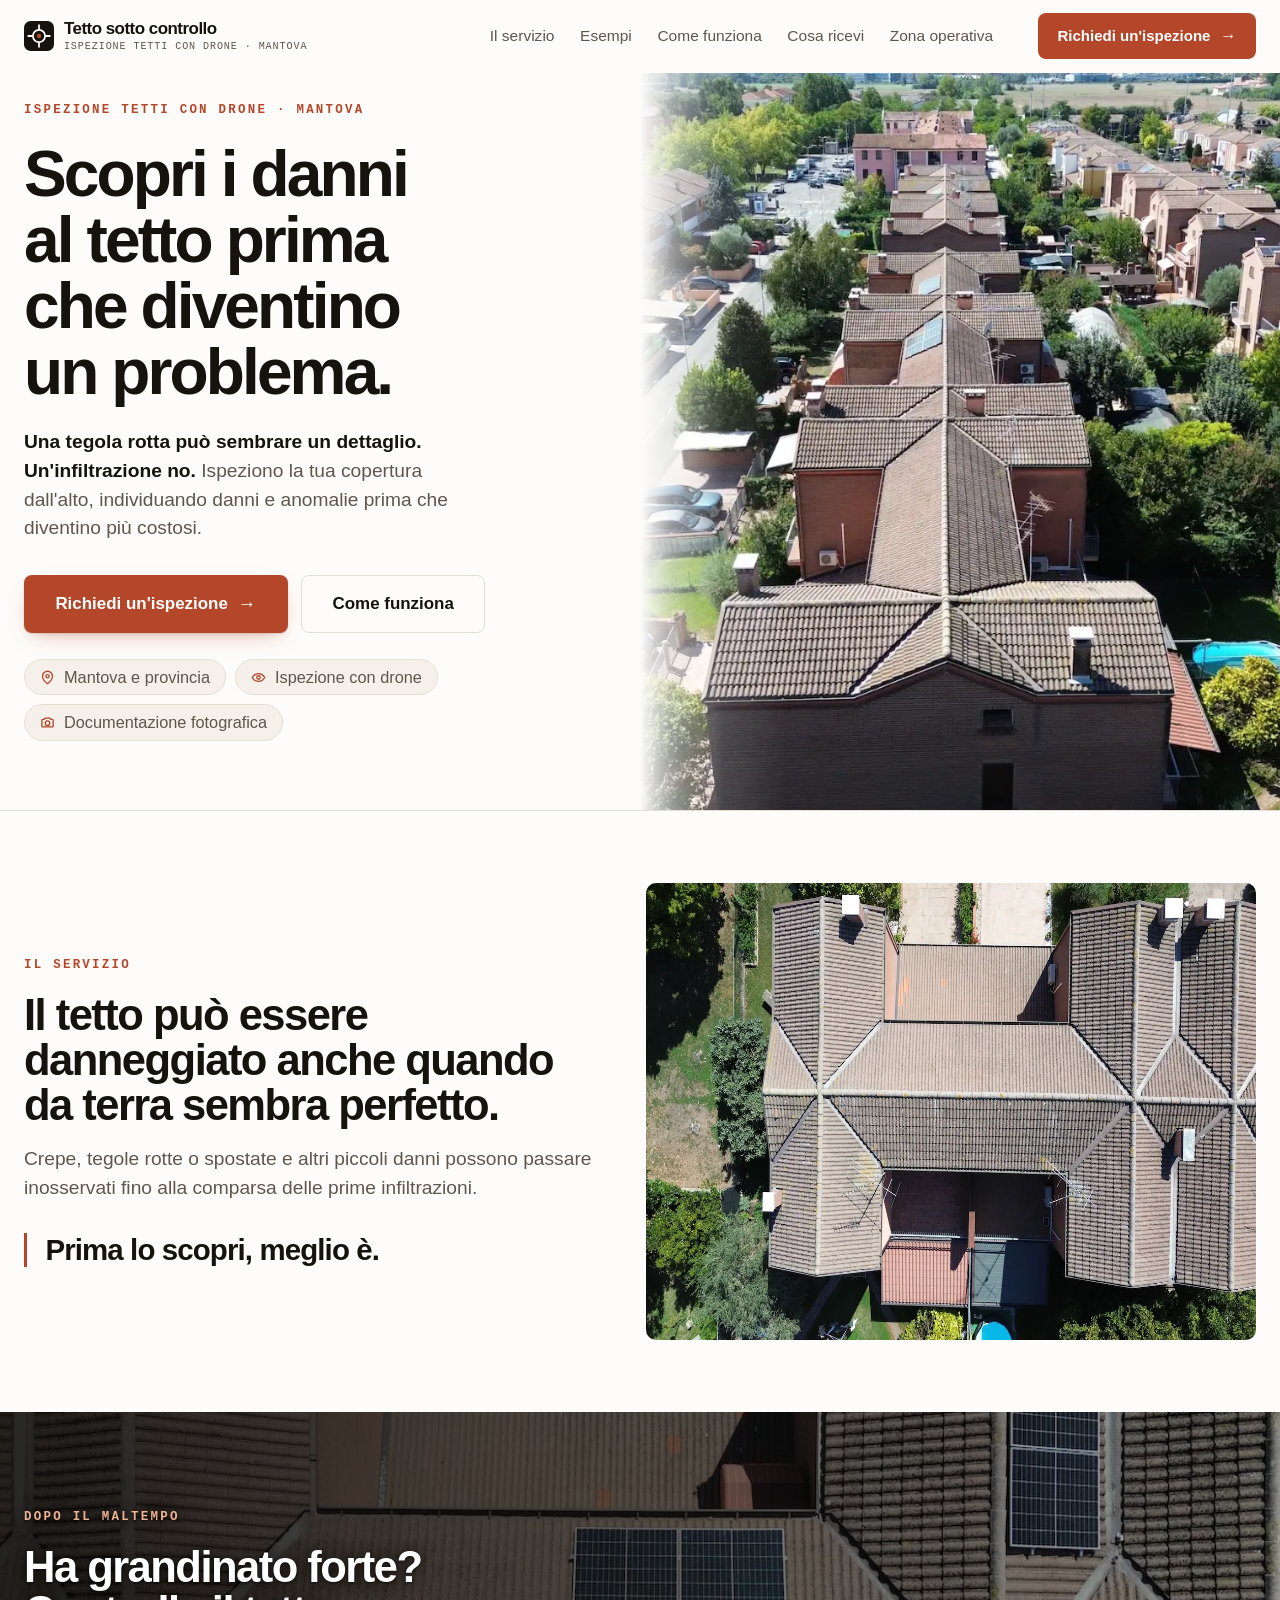
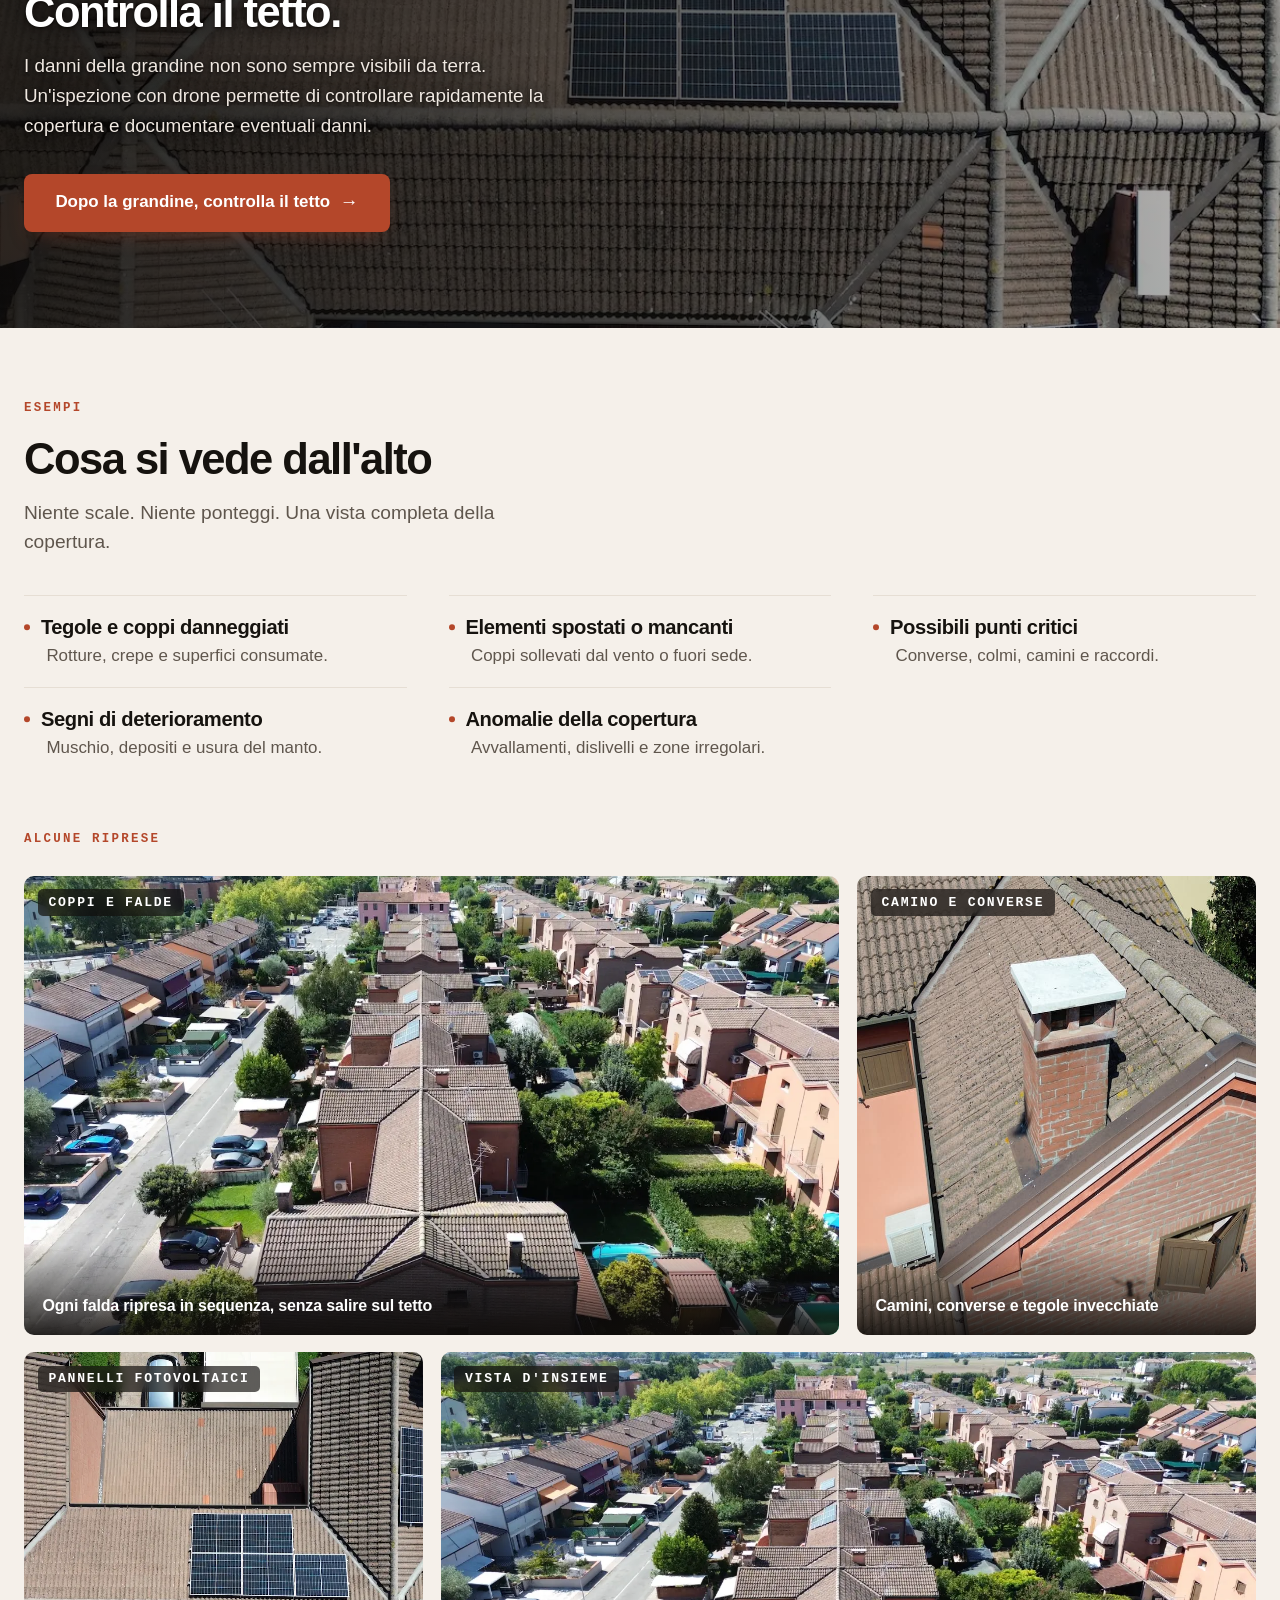
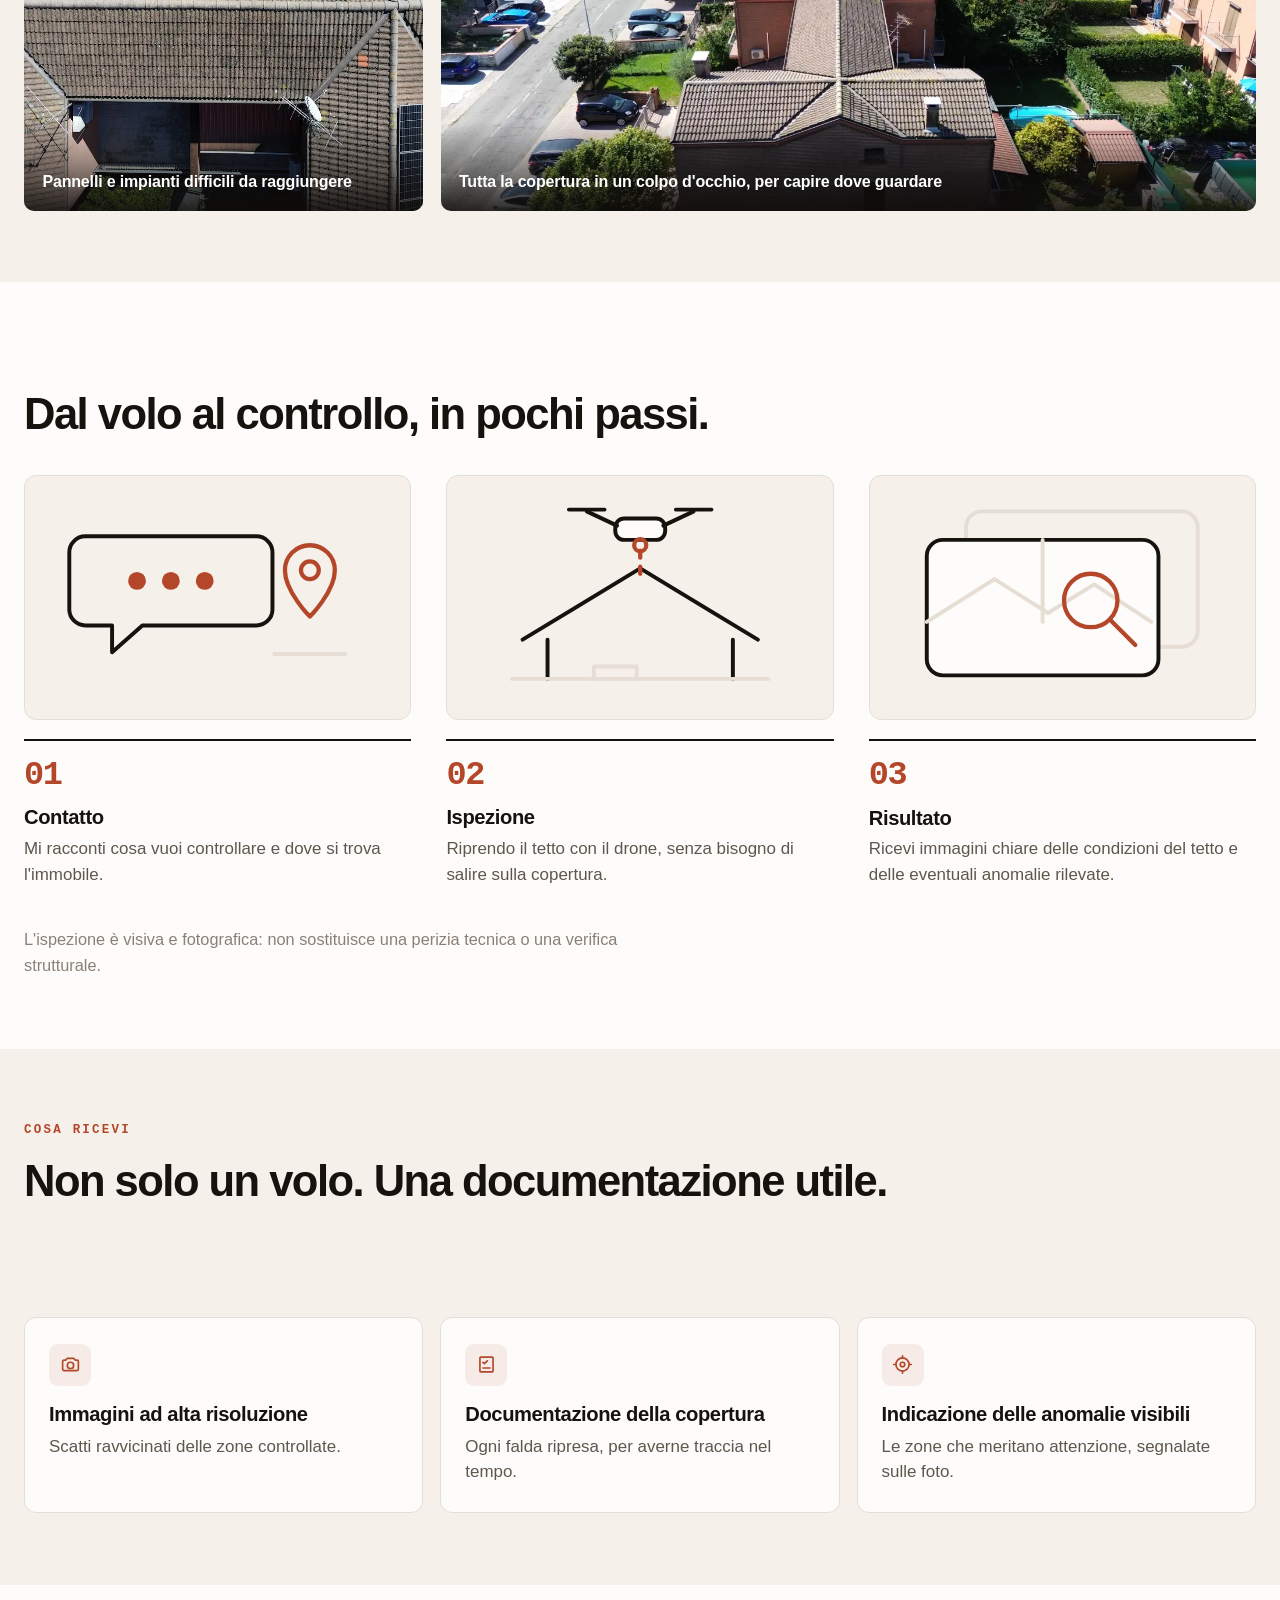
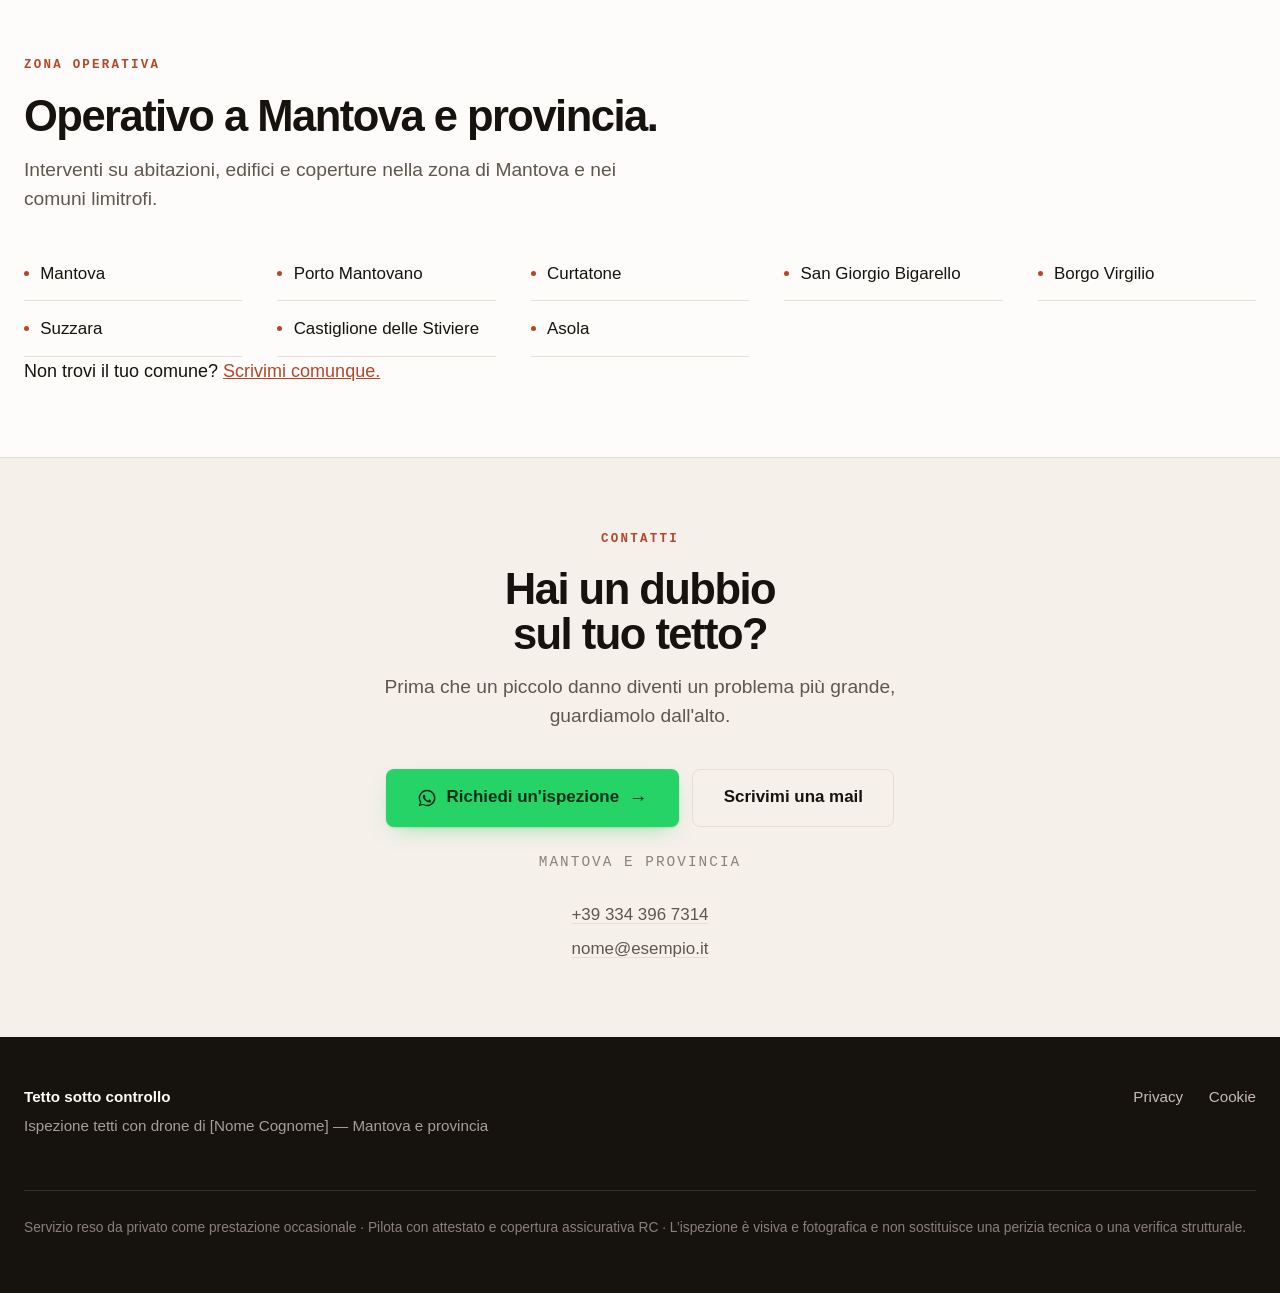
==== commit 7767fb6f: "Rinomina in "Tetto sotto controllo" e riscrive la landing Nome: da "Coppo d'occhio" a "Tetto sotto c" ====
--- a/index.html
+++ b/index.html
@@ -11,14 +11,17 @@
     https://www.esempio.it  il dominio, senza / finale
     [Nome Cognome]          il tuo nome
   Non ci sono riferimenti a partita IVA: il servizio e reso come
-  prestazione occasionale da persona fisica.
+  prestazione occasionale da persona fisica. Per questo i testi sono
+  in prima persona singolare e non al plurale: un "noi" contraddirebbe
+  la dicitura legale in fondo alla pagina.
   Telefono e WhatsApp sono gia impostati su +39 334 396 7314.
-  Il nome dell'attivita e "Coppo d'occhio": verifica che coppodocchio.it sia libero.
+  Il nome dell'attivita e "Tetto sotto controllo": verifica che
+  tettosottocontrollo.it sia libero.
   ====================================================================
 -->
 
-<title>Coppo d'occhio — Ispezione tetti con drone a Mantova</title>
-<meta name="description" content="Controllo del tetto con drone a Mantova e provincia: danni da grandine, coppi spostati, grondaie e punti difficili da raggiungere. Senza salire sulla copertura.">
+<title>Tetto sotto controllo — Ispezione tetti con drone a Mantova</title>
+<meta name="description" content="Ispezione tetti con drone a Mantova e provincia: controllo della copertura dall'alto per individuare tegole rotte, danni da grandine e anomalie, senza salire sul tetto.">
 <link rel="canonical" href="https://www.esempio.it/">
 <meta name="theme-color" content="#FDFCFA">
 <meta name="robots" content="index,follow,max-image-preview:large">
@@ -26,8 +29,8 @@
 
 <meta property="og:type" content="website">
 <meta property="og:locale" content="it_IT">
-<meta property="og:title" content="Coppo d'occhio — Ispezione tetti con drone a Mantova">
-<meta property="og:description" content="I danni al tetto si vedono quando è già tardi. Ispezione visiva con drone a Mantova e provincia, senza salire sulla copertura.">
+<meta property="og:title" content="Tetto sotto controllo — Ispezione tetti con drone a Mantova">
+<meta property="og:description" content="Una tegola rotta può sembrare un dettaglio. Un'infiltrazione no. Ispezione tetti con drone a Mantova e provincia.">
 <meta property="og:url" content="https://www.esempio.it/">
 <meta property="og:image" content="https://www.esempio.it/assets/img/og-cover.svg">
 <meta name="twitter:card" content="summary_large_image">
@@ -54,13 +57,12 @@
 img{max-width:100%;display:block}
 a{color:var(--accent)}
 h1,h2,h3{margin:0;text-wrap:balance;font-weight:680;letter-spacing:-.035em;line-height:1.03}
-h1{font-size:clamp(2.85rem,5.8vw,5rem);letter-spacing:-.045em}
-h2{font-size:clamp(2.15rem,3.6vw,3.4rem)}
+h1{font-size:clamp(2.6rem,5vw,4.5rem);letter-spacing:-.045em}
+h2{font-size:clamp(2.05rem,3.4vw,3.2rem)}
 h3{font-size:1.26rem;letter-spacing:-.02em;line-height:1.25}
 p{margin:0}
 .wrap{width:var(--wrap);margin-inline:auto}
-/* spaziature piu compatte: il respiro arriva da tipografia e allineamento,
-   non da grandi aree vuote */
+/* spaziature: il respiro arriva da tipografia e allineamento, non da vuoti enormi */
 .sec{padding-block:clamp(3.6rem,5.6vw,5.75rem)}
 .label{display:block;font-family:var(--mono);font-size:.78rem;font-weight:600;letter-spacing:.18em;text-transform:uppercase;color:var(--accent)}
 .lead{font-size:clamp(1.14rem,1.5vw,1.35rem);line-height:1.5;color:var(--ink-2)}
@@ -85,26 +87,26 @@
 /* ---------- header ---------- */
 .hdr{position:sticky;top:0;z-index:100;background:rgba(253,252,250,.88);backdrop-filter:blur(14px);-webkit-backdrop-filter:blur(14px);border-bottom:1px solid transparent;transition:border-color .25s}
 .hdr.stuck{border-bottom-color:var(--line)}
-.hdr-in{width:var(--wrap);margin-inline:auto;display:flex;align-items:center;gap:1.5rem;min-height:72px}
+.hdr-in{width:var(--wrap);margin-inline:auto;display:flex;align-items:center;gap:1.4rem;min-height:72px}
 .brand{display:flex;align-items:center;gap:.62rem;text-decoration:none;color:var(--ink);font-weight:680;font-size:1.06rem;letter-spacing:-.03em;flex:0 0 auto;line-height:1.15}
 .brand svg{flex:0 0 auto}
-.brand small{display:block;font-family:var(--mono);font-weight:500;font-size:.66rem;letter-spacing:.1em;text-transform:uppercase;color:var(--ink-2);margin-top:.14rem}
-@media(max-width:420px){.brand small{display:none}}
-.nav{display:none;margin-left:auto;gap:1.75rem}
+.brand small{display:block;font-family:var(--mono);font-weight:500;font-size:.63rem;letter-spacing:.09em;text-transform:uppercase;color:var(--ink-2);margin-top:.16rem;white-space:nowrap}
+@media(max-width:480px){.brand small{display:none}}
+.nav{display:none;margin-left:auto;gap:1.6rem}
 .hdr-in>.brand{margin-right:auto}
 .nav a{color:var(--ink-2);text-decoration:none;font-size:.97rem;font-weight:500;position:relative;padding-block:.3rem;transition:color .18s;white-space:nowrap}
 .nav a::after{content:"";position:absolute;left:0;right:0;bottom:0;height:1.5px;background:var(--accent);transform:scaleX(0);transform-origin:left;transition:transform .28s var(--ease)}
 .nav a:hover{color:var(--ink)}
 .nav a:hover::after{transform:scaleX(1)}
 .hdr .btn{display:none;margin-left:auto}
-@media(min-width:700px){.hdr .btn{display:inline-flex}}
-@media(min-width:1080px){.nav{display:flex}.hdr .btn{margin-left:1.5rem}}
+@media(min-width:760px){.hdr .btn{display:inline-flex}}
+@media(min-width:1180px){.nav{display:flex}.hdr .btn{margin-left:1.4rem}}
 .burger{display:flex;flex-direction:column;justify-content:center;gap:5px;margin-left:.4rem;width:44px;height:44px;padding:0 10px;background:none;border:0;cursor:pointer}
 .burger span{display:block;height:2px;background:var(--ink);border-radius:2px;transition:transform .3s var(--ease),opacity .2s}
 .burger[aria-expanded=true] span:nth-child(1){transform:translateY(7px) rotate(45deg)}
 .burger[aria-expanded=true] span:nth-child(2){opacity:0}
 .burger[aria-expanded=true] span:nth-child(3){transform:translateY(-7px) rotate(-45deg)}
-@media(min-width:1080px){.burger{display:none}}
+@media(min-width:1180px){.burger{display:none}}
 .mnav{border-top:1px solid var(--line);background:var(--paper)}
 .mnav ul{list-style:none;margin:0;padding:.5rem 0 1.1rem;width:var(--wrap);margin-inline:auto}
 .mnav a{display:block;padding:.85rem 0;color:var(--ink);text-decoration:none;font-size:1.08rem;font-weight:550;border-bottom:1px solid var(--line)}
@@ -113,6 +115,9 @@
 /* ---------- pulsanti ---------- */
 .btn{display:inline-flex;align-items:center;justify-content:center;gap:.6rem;min-height:58px;padding:0 1.9rem;border-radius:8px;font-weight:640;font-size:1.06rem;line-height:1;text-decoration:none;border:1.5px solid transparent;cursor:pointer;transition:background-color .18s,border-color .18s,color .18s,transform .12s,box-shadow .2s}
 .btn:active{transform:translateY(1px)}
+/* la freccia scivola in avanti al passaggio del mouse: un solo dettaglio, non un'animazione */
+.btn .ar{font-size:1.1em;line-height:1;transition:transform .22s var(--ease)}
+.btn:hover .ar{transform:translateX(3px)}
 /* la CTA primaria e l'unico elemento con questo peso visivo nella sezione */
 .btn--accent{background:var(--accent);color:#fff;box-shadow:0 1px 2px rgba(22,19,15,.12),0 8px 22px -10px rgba(180,71,42,.55)}
 .btn--accent:hover{background:var(--accent-d)}
@@ -122,11 +127,9 @@
 .btn--ghost:hover{border-color:var(--ink)}
 .btn--wa{background:var(--wa);color:var(--wa-ink);box-shadow:0 1px 2px rgba(22,19,15,.1),0 8px 22px -10px rgba(37,211,102,.6)}
 .btn--wa:hover{background:var(--wa-h)}
-.btn--paper{background:var(--paper);color:var(--ink)}
-.btn--paper:hover{background:#fff}
 .btn--outline-l{border-color:rgba(255,255,255,.5);color:#fff;background:transparent}
 .btn--outline-l:hover{border-color:#fff;background:rgba(255,255,255,.12)}
-.btn--sm{min-height:46px;padding:0 1.2rem;font-size:.95rem;box-shadow:none}
+.btn--sm{min-height:46px;padding:0 1.15rem;font-size:.94rem;box-shadow:none}
 .btn-row{display:flex;flex-wrap:wrap;gap:.85rem}
 @media(max-width:520px){.btn-row .btn{width:100%}}
 
@@ -135,16 +138,16 @@
 .hero-copy{padding-block:clamp(2.6rem,5vw,4rem) clamp(2.6rem,4.5vw,3.4rem);width:var(--wrap);margin-inline:auto}
 .hero-copy .label{margin-bottom:1.3rem}
 .hero h1{margin-bottom:1.4rem}
-.hero .lead{max-width:40ch;margin-bottom:2rem;font-size:clamp(1.18rem,1.6vw,1.4rem)}
+.hero .lead{max-width:44ch;margin-bottom:2rem;font-size:clamp(1.16rem,1.5vw,1.34rem)}
 .hero .lead b{color:var(--ink);font-weight:640}
 .hero-media{position:relative;background:var(--sand);min-height:56vw}
 .hero-media img{width:100%;height:100%;object-fit:cover;position:absolute;inset:0}
-/* sfuma il bordo verso il testo: sotto i 960px l'immagine sta sopra, quindi
-   la sfumatura e verticale; da 960px in su e orizzontale, verso sinistra */
+/* la sfumatura raccorda foto e testo. Tenuta leggera: la fotografia
+   deve restare protagonista, non essere sbiancata. */
 .hero-media::after{content:"";position:absolute;inset:0;pointer-events:none;
-  background:linear-gradient(to bottom,rgba(253,252,250,.55) 0%,rgba(253,252,250,0) 16%,rgba(253,252,250,0) 78%,var(--paper) 100%)}
+  background:linear-gradient(to bottom,rgba(253,252,250,.34) 0%,rgba(253,252,250,0) 12%,rgba(253,252,250,0) 86%,var(--paper) 100%)}
 @media(min-width:960px){
-  .hero-media::after{background:linear-gradient(to right,var(--paper) 0%,rgba(253,252,250,.72) 7%,rgba(253,252,250,.22) 16%,rgba(253,252,250,0) 30%)}
+  .hero-media::after{background:linear-gradient(to right,var(--paper) 0%,rgba(253,252,250,.58) 5%,rgba(253,252,250,.14) 13%,rgba(253,252,250,0) 23%)}
 }
 /* micro-informazioni sotto le CTA: leggibili, non microscopiche */
 .oper{display:flex;flex-wrap:wrap;gap:.55rem;margin-top:1.6rem;font-size:1.02rem;color:var(--ink-2)}
@@ -152,14 +155,19 @@
 .oper svg{flex:0 0 auto;color:var(--accent)}
 /* mobile: meno aria fra i blocchi, cosi la foto si intravede sopra la piega */
 @media(max-width:640px){
-  .hero-copy{padding-block:2.2rem 1.9rem}
-  .hero h1{margin-bottom:1.15rem}
-  .hero .lead{margin-bottom:1.6rem}
-  .oper{margin-top:1.2rem}
+  h1{font-size:2.3rem}
+  .btn{min-height:54px}
+  .btn-row{gap:.7rem}
+  .hero-copy{padding-block:1.8rem 1.7rem}
+  .hero h1{margin-bottom:1rem}
+  .hero .lead{margin-bottom:1.35rem}
+  .oper{margin-top:1.1rem}
 }
 @media(min-width:960px){
   .hero{grid-template-columns:1fr 1fr;min-height:min(82vh,840px)}
-  .hero-copy{width:auto;margin:0;display:flex;flex-direction:column;justify-content:center;
+  /* il testo parte subito sotto la navbar invece di stare centrato in verticale */
+  .hero-copy{width:auto;margin:0;display:flex;flex-direction:column;justify-content:flex-start;
+    padding-block:clamp(1.5rem,2.2vw,2rem) clamp(2rem,3vw,2.4rem);
     padding-right:3.5rem;padding-left:max(1.5rem,calc(50vw - var(--half)))}
   .hero-media{min-height:0}
 }
@@ -170,15 +178,22 @@
 .split h2{margin-bottom:1.1rem}
 .figure{position:relative;border-radius:10px;overflow:hidden;background:var(--sand);aspect-ratio:4/3;margin:0}
 .figure img{width:100%;height:100%;object-fit:cover}
-.probs{list-style:none;margin:2rem 0 0;padding:0}
-.probs li{display:flex;gap:1.15rem;align-items:flex-start;padding:1.15rem 0;border-top:1px solid var(--line)}
-.probs li:last-child{border-bottom:1px solid var(--line)}
-.probs b{flex:0 0 auto;font-family:var(--mono);font-size:.82rem;font-weight:600;color:var(--accent);padding-top:.3rem;letter-spacing:.08em}
-.probs h3{margin-bottom:.22rem}
-.probs p{font-size:1.06rem;color:var(--ink-2);line-height:1.5}
+/* frase da mandare a memoria: unico elemento in evidenza della sezione */
+.hl{margin-top:1.9rem;padding-left:1.15rem;border-left:3px solid var(--accent);
+  font-size:clamp(1.45rem,2.3vw,1.95rem);font-weight:680;letter-spacing:-.03em;line-height:1.15;color:var(--ink)}
+
+/* ---------- cosa si vede dall'alto ---------- */
+.finds{list-style:none;margin:clamp(1.8rem,3vw,2.5rem) 0 0;padding:0;display:grid;gap:0 2.6rem}
+@media(min-width:720px){.finds{grid-template-columns:1fr 1fr}}
+@media(min-width:1080px){.finds{grid-template-columns:repeat(3,1fr)}}
+.finds li{padding:1.15rem 0;border-top:1px solid var(--line)}
+.finds h3{display:flex;align-items:baseline;gap:.68rem;margin-bottom:.22rem}
+.finds h3::before{content:"";width:6px;height:6px;border-radius:50%;background:var(--accent);flex:0 0 auto;transform:translateY(-.18em)}
+.finds p{font-size:1.06rem;color:var(--ink-2);line-height:1.5;padding-left:1.4rem}
 
 /* ---------- galleria ---------- */
-.gal{display:grid;gap:1rem;margin-top:clamp(1.8rem,3vw,2.6rem)}
+.gal-lead{margin-top:clamp(2.4rem,4vw,3.2rem)}
+.gal{display:grid;gap:1rem;margin-top:clamp(1.2rem,2vw,1.6rem)}
 .shot{position:relative;overflow:hidden;border-radius:10px;background:var(--sand);aspect-ratio:4/3;margin:0}
 .shot img{width:100%;height:100%;object-fit:cover;transition:transform .8s var(--ease)}
 .shot:hover img{transform:scale(1.045)}
@@ -196,12 +211,35 @@
 }
 
 /* ---------- come funziona ---------- */
-.steps{list-style:none;margin:clamp(2rem,3vw,2.8rem) 0 0;padding:0;display:grid}
-@media(min-width:640px){.steps{grid-template-columns:1fr 1fr;gap:2rem}}
-@media(min-width:960px){.steps{grid-template-columns:repeat(4,1fr);gap:1.9rem}}
-.steps li{padding-top:1.3rem;border-top:2px solid var(--ink)}
-@media(max-width:639px){.steps li{padding-bottom:1.4rem;border-top:1px solid var(--line)}.steps li:first-child{border-top:2px solid var(--ink)}}
+.steps{list-style:none;margin:clamp(2rem,3vw,2.8rem) 0 0;padding:0;display:grid;gap:2.2rem}
+@media(min-width:820px){.steps{grid-template-columns:repeat(3,1fr)}}
+.steps .body{padding-top:1.15rem;border-top:2px solid var(--ink)}
 .steps .n{display:block;font-family:var(--mono);font-size:2.1rem;font-weight:600;letter-spacing:-.04em;color:var(--accent);line-height:1;margin-bottom:.8rem}
+
+/* disegni dei passaggi: linea semplice, stessa palette del sito.
+   Il disegno e completo cosi com'e: le animazioni aggiungono solo un
+   movimento continuo e leggero, e sparendo non lasciano nulla di rotto. */
+.art-box{background:var(--sand);border:1px solid var(--line);border-radius:12px;padding:.9rem;margin-bottom:1.2rem}
+.art{display:block;width:100%;height:auto;color:var(--ink)}
+/* a colonna singola il disegno a tutta larghezza diventa enorme: lo limito */
+@media(max-width:819px){.art{max-width:320px;margin-inline:auto}}
+.art .ln,.art .lt,.art .ac{fill:none;stroke-linecap:round;stroke-linejoin:round}
+.art .ln{stroke:currentColor;stroke-width:2.2}
+.art .lt{stroke:var(--line);stroke-width:2.2}
+.art .ac{stroke:var(--accent);stroke-width:2.4}
+.art .fa{fill:var(--accent)}
+.art .fp{fill:var(--paper)}
+/* partono solo quando il passaggio entra nello schermo */
+@keyframes dot{0%,58%,100%{opacity:.22}28%{opacity:1}}
+@keyframes fly{0%{transform:translate(-15px,0)}50%{transform:translate(15px,-4px)}100%{transform:translate(-15px,0)}}
+@keyframes beam{0%,100%{opacity:.2}50%{opacity:.75}}
+@keyframes ping{0%,100%{transform:scale(.84);opacity:.4}55%{transform:scale(1.06);opacity:1}}
+.steps li.in .d1{animation:dot 1.7s var(--ease) infinite}
+.steps li.in .d2{animation:dot 1.7s var(--ease) .22s infinite}
+.steps li.in .d3{animation:dot 1.7s var(--ease) .44s infinite}
+.steps li.in .drone{animation:fly 6.5s var(--ease) infinite}
+.steps li.in .beam{animation:beam 6.5s var(--ease) infinite}
+.steps li.in .ring{transform-box:fill-box;transform-origin:center;animation:ping 3s var(--ease) infinite}
 .steps h3{margin-bottom:.35rem}
 .steps p{font-size:1.06rem;color:var(--ink-2);line-height:1.5}
 .note{margin-top:clamp(2rem,3vw,2.6rem);font-size:1.02rem;color:var(--ink-3);max-width:70ch}
@@ -223,12 +261,11 @@
 @media(max-width:759px){.hail::before{background:linear-gradient(to bottom,rgba(12,10,8,.84) 0%,rgba(12,10,8,.76) 58%,rgba(12,10,8,.4) 100%)}}
 .hail .wrap{position:relative;z-index:2}
 /* la foto qui e movimentata: l'ombra sul testo permette di tenere il velo leggero */
-.hail .label,.hail h2,.hail .sub,.hail p{text-shadow:0 1px 3px rgba(8,6,4,.75),0 2px 18px rgba(8,6,4,.9)}
-.hail-in{padding-block:clamp(4rem,7.5vw,7rem);max-width:58ch}
+.hail .label,.hail h2,.hail p{text-shadow:0 1px 3px rgba(8,6,4,.75),0 2px 18px rgba(8,6,4,.9)}
+.hail-in{padding-block:clamp(4rem,7.5vw,6.5rem);max-width:58ch}
 .hail .label{color:#EFB395}
-.hail h2{color:#fff;margin-bottom:.9rem}
-.hail .sub{color:#fff;font-size:clamp(1.18rem,1.9vw,1.5rem);font-weight:640;letter-spacing:-.02em;line-height:1.25;margin-bottom:.9rem}
-.hail p{color:#EFE8E1;font-size:clamp(1.05rem,1.5vw,1.18rem);margin-bottom:2rem;max-width:52ch}
+.hail h2{color:#fff;margin-bottom:1rem}
+.hail p{color:#EFE8E1;font-size:clamp(1.05rem,1.5vw,1.18rem);margin-bottom:2rem;max-width:54ch}
 
 /* ---------- zona ---------- */
 .zona{background:var(--sand)}
@@ -241,7 +278,7 @@
 /* ---------- cta finale ---------- */
 .final{text-align:center;border-top:1px solid var(--line)}
 .final h2{margin-bottom:1rem;max-width:22ch;margin-inline:auto}
-.final .lead{max-width:48ch;margin:0 auto 2.4rem}
+.final .lead{max-width:50ch;margin:0 auto 2.4rem}
 .final .btn-row{justify-content:center}
 .final .place{margin-top:1.5rem;font-family:var(--mono);font-size:.9rem;letter-spacing:.14em;text-transform:uppercase;color:var(--ink-3)}
 .direct{margin-top:1.5rem;font-size:1.06rem;line-height:2;color:var(--ink-2)}
@@ -260,7 +297,7 @@
 /* ---------- dock mobile ---------- */
 .dock{position:fixed;inset:auto 0 0 0;z-index:90;display:none;gap:.6rem;padding:.6rem .9rem;padding-bottom:calc(.6rem + env(safe-area-inset-bottom));background:rgba(253,252,250,.97);backdrop-filter:blur(12px);border-top:1px solid var(--line)}
 .dock .btn{flex:1;min-height:54px;font-size:1rem;padding:0 .7rem;box-shadow:none}
-.dock .btn--wa{flex:1.8}
+.dock .btn--wa{flex:2}
 @media(max-width:760px){.dock{display:flex}body{padding-bottom:88px}}
 
 @media(prefers-reduced-motion:reduce){
@@ -277,7 +314,7 @@
   <div class="hdr-in">
     <a class="brand" href="index.html">
       <svg width="30" height="30" viewBox="0 0 32 32" aria-hidden="true" focusable="false"><rect width="32" height="32" rx="7" fill="#16130F"/><g fill="none" stroke="#FDFCFA" stroke-width="1.9" stroke-linecap="round"><circle cx="16" cy="16" r="6.5"/><path d="M16 4.5v4M16 23.5v4M4.5 16h4M23.5 16h4"/></g><circle cx="16" cy="16" r="2.4" fill="#B4472A"/></svg>
-      <span>Coppo d'occhio<small>Ispezione con drone · Mantova</small></span>
+      <span>Tetto sotto controllo<small>Ispezione tetti con drone · Mantova</small></span>
     </a>
     <nav class="nav" aria-label="Principale">
       <a href="#servizio">Il servizio</a>
@@ -286,7 +323,7 @@
       <a href="#ricevi">Cosa ricevi</a>
       <a href="#zona">Zona operativa</a>
     </nav>
-    <a class="btn btn--accent btn--sm" href="#contatti">Controlla il tuo tetto</a>
+    <a class="btn btn--accent btn--sm" href="#contatti">Richiedi un'ispezione <span class="ar" aria-hidden="true">&rarr;</span></a>
     <button class="burger" id="burger" aria-expanded="false" aria-controls="mnav" aria-label="Apri il menu">
       <span></span><span></span><span></span>
     </button>
@@ -298,7 +335,7 @@
       <li><a href="#come">Come funziona</a></li>
       <li><a href="#ricevi">Cosa ricevi</a></li>
       <li><a href="#zona">Zona operativa</a></li>
-      <li><a class="btn btn--accent" href="#contatti">Controlla il tuo tetto</a></li>
+      <li><a class="btn btn--accent" href="#contatti">Richiedi un'ispezione <span class="ar" aria-hidden="true">&rarr;</span></a></li>
     </ul>
   </nav>
 </header>
@@ -309,16 +346,16 @@
   <section class="hero">
     <div class="hero-copy">
       <span class="label rv">Ispezione tetti con drone · Mantova</span>
-      <h1 class="rv rv-d1">I danni al tetto si vedono quando è già tardi.</h1>
-      <p class="lead rv rv-d2">Una tegola rotta la scopri dalla macchia sul soffitto. <b>Dall'alto si vede prima</b>, quando è ancora solo una tegola.</p>
+      <h1 class="rv rv-d1">Scopri i danni al tetto prima che diventino un problema.</h1>
+      <p class="lead rv rv-d2"><b>Una tegola rotta può sembrare un dettaglio. Un'infiltrazione no.</b> Ispeziono la tua copertura dall'alto, individuando danni e anomalie prima che diventino più costosi.</p>
       <div class="btn-row rv rv-d3">
-        <a class="btn btn--accent" href="#contatti">Controlla il tuo tetto</a>
+        <a class="btn btn--accent" href="#contatti">Richiedi un'ispezione <span class="ar" aria-hidden="true">&rarr;</span></a>
         <a class="btn btn--ghost" href="#come">Come funziona</a>
       </div>
       <p class="oper rv rv-d3">
         <span><svg width="15" height="15" viewBox="0 0 24 24" fill="none" stroke="currentColor" stroke-width="2.1" stroke-linecap="round" stroke-linejoin="round" aria-hidden="true"><path d="M20 10c0 6-8 12-8 12s-8-6-8-12a8 8 0 1 1 16 0Z"/><circle cx="12" cy="10" r="2.6"/></svg>Mantova e provincia</span>
-        <span><svg width="15" height="15" viewBox="0 0 24 24" fill="none" stroke="currentColor" stroke-width="2.1" stroke-linecap="round" stroke-linejoin="round" aria-hidden="true"><path d="M3 8.5A1.5 1.5 0 0 1 4.5 7h2.2l1.4-2h7.8l1.4 2h2.2A1.5 1.5 0 0 1 21 8.5v9A1.5 1.5 0 0 1 19.5 19h-15A1.5 1.5 0 0 1 3 17.5v-9Z"/><circle cx="12" cy="13" r="3.6"/></svg>Foto di ogni falda</span>
-        <span><svg width="15" height="15" viewBox="0 0 24 24" fill="none" stroke="currentColor" stroke-width="2.1" stroke-linecap="round" stroke-linejoin="round" aria-hidden="true"><path d="M12 3 4.5 6v5.5c0 4.6 3.2 8.4 7.5 9.5 4.3-1.1 7.5-4.9 7.5-9.5V6L12 3Z"/><path d="m9 12 2 2 4-4"/></svg>Pilota abilitato e assicurato</span>
+        <span><svg width="15" height="15" viewBox="0 0 24 24" fill="none" stroke="currentColor" stroke-width="2.1" stroke-linecap="round" stroke-linejoin="round" aria-hidden="true"><path d="M2 12s3.6-6.2 10-6.2S22 12 22 12s-3.6 6.2-10 6.2S2 12 2 12Z"/><circle cx="12" cy="12" r="2.8"/></svg>Ispezione con drone</span>
+        <span><svg width="15" height="15" viewBox="0 0 24 24" fill="none" stroke="currentColor" stroke-width="2.1" stroke-linecap="round" stroke-linejoin="round" aria-hidden="true"><path d="M3 8.5A1.5 1.5 0 0 1 4.5 7h2.2l1.4-2h7.8l1.4 2h2.2A1.5 1.5 0 0 1 21 8.5v9A1.5 1.5 0 0 1 19.5 19h-15A1.5 1.5 0 0 1 3 17.5v-9Z"/><circle cx="12" cy="13" r="3.6"/></svg>Documentazione fotografica</span>
       </p>
     </div>
     <div class="hero-media">
@@ -331,13 +368,9 @@
     <div class="wrap split">
       <div>
         <span class="label rv">Il servizio</span>
-        <h2 class="rv h-top">Da terra vedi solo una parte del tetto.</h2>
-        <p class="lead rv rv-d1 h-top">La falda opposta non la vedi nemmeno, il resto lo guardi da sotto e da lontano. Il drone riprende la copertura pezzo per pezzo.</p>
-        <ul class="probs rv rv-d2">
-          <li><b>01</b><div><h3>Danni da grandine</h3><p>Segni, crepe e anomalie difficili da individuare da terra.</p></div></li>
-          <li><b>02</b><div><h3>Tegole e coppi spostati</h3><p>Elementi rotti, sollevati o fuori posizione.</p></div></li>
-          <li><b>03</b><div><h3>Grondaie e punti critici</h3><p>Controllo visivo delle zone più esposte: converse, colmi e camini.</p></div></li>
-        </ul>
+        <h2 class="rv h-top">Il tetto può essere danneggiato anche quando da terra sembra perfetto.</h2>
+        <p class="lead rv rv-d1 h-top">Crepe, tegole rotte o spostate e altri piccoli danni possono passare inosservati fino alla comparsa delle prime infiltrazioni.</p>
+        <p class="hl rv rv-d2">Prima lo scopri, meglio è.</p>
       </div>
       <figure class="figure rv rv-d1">
         <img src="assets/img/tetto-coppi-dettaglio.webp" width="1200" height="900" alt="Dettaglio ravvicinato del manto di copertura in coppi ripreso dall'alto" loading="lazy" decoding="async">
@@ -345,12 +378,35 @@
     </div>
   </section>
 
-  <!-- ============ GALLERIA ============ -->
+  <!-- ============ GRANDINE ============ -->
+  <section class="hail">
+    <img src="assets/img/tetto-pannelli-solari.webp" width="1200" height="900" alt="" aria-hidden="true" loading="lazy" decoding="async">
+    <div class="wrap">
+      <div class="hail-in">
+        <span class="label rv">Dopo il maltempo</span>
+        <h2 class="rv rv-d1 h-top">Ha grandinato forte? Controlla il tetto.</h2>
+        <p class="rv rv-d2">I danni della grandine non sono sempre visibili da terra. Un'ispezione con drone permette di controllare rapidamente la copertura e documentare eventuali danni.</p>
+        <div class="btn-row rv rv-d3">
+          <a class="btn btn--accent" href="https://wa.me/393343967314?text=Ciao%2C%20dopo%20la%20grandine%20vorrei%20far%20controllare%20il%20tetto.%20Comune%3A%20" rel="noopener">Dopo la grandine, controlla il tetto <span class="ar" aria-hidden="true">&rarr;</span></a>
+        </div>
+      </div>
+    </div>
+  </section>
+
+  <!-- ============ COSA SI VEDE + ESEMPI ============ -->
   <section class="sec zona" id="esempi">
     <div class="wrap">
-      <span class="label rv">Esempi reali</span>
-      <h2 class="rv h-top" style="max-width:20ch">Quello che il drone riesce a vedere</h2>
-      <p class="lead rv rv-d1 h-top" style="max-width:52ch">Dettagli che da terra semplicemente non puoi vedere.</p>
+      <span class="label rv">Esempi</span>
+      <h2 class="rv h-top">Cosa si vede dall'alto</h2>
+      <p class="lead rv rv-d1 h-top" style="max-width:52ch">Niente scale. Niente ponteggi. Una vista completa della copertura.</p>
+      <ul class="finds rv rv-d2">
+        <li><h3>Tegole e coppi danneggiati</h3><p>Rotture, crepe e superfici consumate.</p></li>
+        <li><h3>Elementi spostati o mancanti</h3><p>Coppi sollevati dal vento o fuori sede.</p></li>
+        <li><h3>Possibili punti critici</h3><p>Converse, colmi, camini e raccordi.</p></li>
+        <li><h3>Segni di deterioramento</h3><p>Muschio, depositi e usura del manto.</p></li>
+        <li><h3>Anomalie della copertura</h3><p>Avvallamenti, dislivelli e zone irregolari.</p></li>
+      </ul>
+      <p class="label rv gal-lead">Alcune riprese</p>
       <div class="gal">
         <figure class="shot rv">
           <span class="tag">Coppi e falde</span>
@@ -380,12 +436,53 @@
   <section class="sec" id="come">
     <div class="wrap">
       <span class="label rv">Come funziona</span>
-      <h2 class="rv h-top">Dal controllo al risultato, in 4 passaggi</h2>
+      <h2 class="rv h-top">Dal volo al controllo, in pochi passi.</h2>
       <ol class="steps">
-        <li class="rv"><span class="n">01</span><h3>Ci contatti</h3><p>Mi mandi indirizzo e qualche informazione sul tetto.</p></li>
-        <li class="rv rv-d1"><span class="n">02</span><h3>Ispeziono il tetto</h3><p>Il drone fotografa la copertura dall'alto.</p></li>
-        <li class="rv rv-d2"><span class="n">03</span><h3>Analizzo le immagini</h3><p>Controllo tegole, coppi, grondaie, pannelli e punti critici.</p></li>
-        <li class="rv rv-d3"><span class="n">04</span><h3>Ricevi il risultato</h3><p>Ti mostro le anomalie trovate e le relative immagini.</p></li>
+        <li class="rv">
+          <div class="art-box">
+            <svg class="art" viewBox="0 0 200 120" role="img" aria-label="Un messaggio e un indirizzo">
+              <path class="ln" d="M26 26h96a9 9 0 0 1 9 9v32a9 9 0 0 1-9 9H58l-17 15V76H26a9 9 0 0 1-9-9V35a9 9 0 0 1 9-9Z"/>
+              <circle class="fa d1" cx="55" cy="51" r="5"/>
+              <circle class="fa d2" cx="74" cy="51" r="5"/>
+              <circle class="fa d3" cx="93" cy="51" r="5"/>
+              <path class="ac" d="M166 45c0 12-14 26-14 26s-14-14-14-26a14 14 0 0 1 28 0Z"/>
+              <circle class="ac" cx="152" cy="45" r="5"/>
+              <path class="lt" d="M132 92h40"/>
+            </svg>
+          </div>
+          <div class="body"><span class="n">01</span><h3>Contatto</h3><p>Mi racconti cosa vuoi controllare e dove si trova l'immobile.</p></div>
+        </li>
+        <li class="rv rv-d1">
+          <div class="art-box">
+            <svg class="art" viewBox="0 0 200 120" role="img" aria-label="Un drone sorvola il tetto">
+              <path class="ln" d="M34 84 100 44l66 40"/>
+              <path class="ln" d="M48 84v22M152 84v22"/>
+              <path class="lt" d="M28 106h144"/>
+              <path class="lt" d="M74 99h24v7H74z"/>
+              <g class="drone">
+                <path class="ac beam" d="M100 34v18" stroke-dasharray="4 5"/>
+                <rect class="ln fp" x="86" y="16" width="28" height="12" rx="5"/>
+                <path class="ln" d="M87 20 70 12M113 20l17-8"/>
+                <path class="ln" d="M60 11h20M120 11h20"/>
+                <circle class="ac" cx="100" cy="31" r="3.4"/>
+              </g>
+            </svg>
+          </div>
+          <div class="body"><span class="n">02</span><h3>Ispezione</h3><p>Riprendo il tetto con il drone, senza bisogno di salire sulla copertura.</p></div>
+        </li>
+        <li class="rv rv-d2">
+          <div class="art-box">
+            <svg class="art" viewBox="0 0 200 120" role="img" aria-label="Una foto con l'anomalia segnalata">
+              <rect class="lt" x="46" y="12" width="130" height="76" rx="9"/>
+              <rect class="ln fp" x="24" y="28" width="130" height="76" rx="9"/>
+              <path class="lt" d="M24 74 62 50l30 19 26-16 32 21"/>
+              <path class="lt" d="M89 28v46"/>
+              <circle class="ac ring" cx="116" cy="62" r="15"/>
+              <path class="ac" d="M127 73l14 14"/>
+            </svg>
+          </div>
+          <div class="body"><span class="n">03</span><h3>Risultato</h3><p>Ricevi immagini chiare delle condizioni del tetto e delle eventuali anomalie rilevate.</p></div>
+        </li>
       </ol>
       <p class="note rv">L'ispezione è visiva e fotografica: non sostituisce una perizia tecnica o una verifica strutturale.</p>
     </div>
@@ -394,52 +491,35 @@
   <!-- ============ COSA RICEVI ============ -->
   <section class="sec zona" id="ricevi">
     <div class="wrap">
-      <span class="label rv">Il risultato</span>
-      <h2 class="rv h-top">Cosa ricevi</h2>
-      <p class="lead rv rv-d1 h-top" style="max-width:56ch">Non solo un volo con il drone. Un controllo pensato per capire cosa sta succedendo sul tetto.</p>
+      <span class="label rv">Cosa ricevi</span>
+      <h2 class="rv h-top">Non solo un volo. Una documentazione utile.</h2>
+      <p class="lead rv rv-d1 h-top" style="max-width:60ch">Le immagini permettono di avere una visione chiara dello stato della copertura e di individuare più facilmente le zone che meritano attenzione.</p>
       <div class="cards">
         <div class="card rv">
           <span class="ico"><svg width="21" height="21" viewBox="0 0 24 24" fill="none" stroke="currentColor" stroke-width="1.9" stroke-linecap="round" stroke-linejoin="round" aria-hidden="true"><path d="M3 8.5A1.5 1.5 0 0 1 4.5 7h2.2l1.4-2h7.8l1.4 2h2.2A1.5 1.5 0 0 1 21 8.5v9A1.5 1.5 0 0 1 19.5 19h-15A1.5 1.5 0 0 1 3 17.5v-9Z"/><circle cx="12" cy="13" r="3.6"/></svg></span>
-          <h3>Foto dettagliate</h3>
-          <p>Immagini ad alta risoluzione delle zone controllate.</p>
+          <h3>Immagini ad alta risoluzione</h3>
+          <p>Scatti ravvicinati delle zone controllate.</p>
         </div>
         <div class="card rv rv-d1">
-          <span class="ico"><svg width="21" height="21" viewBox="0 0 24 24" fill="none" stroke="currentColor" stroke-width="1.9" stroke-linecap="round" stroke-linejoin="round" aria-hidden="true"><circle cx="12" cy="12" r="7.5"/><circle cx="12" cy="12" r="2.6"/><path d="M12 2v2.5M12 19.5V22M2 12h2.5M19.5 12H22"/></svg></span>
-          <h3>Anomalie evidenziate</h3>
-          <p>Le aree problematiche vengono individuate e mostrate chiaramente.</p>
+          <span class="ico"><svg width="21" height="21" viewBox="0 0 24 24" fill="none" stroke="currentColor" stroke-width="1.9" stroke-linecap="round" stroke-linejoin="round" aria-hidden="true"><path d="M5.5 3.5h13a1 1 0 0 1 1 1v15a1 1 0 0 1-1 1h-13a1 1 0 0 1-1-1v-15a1 1 0 0 1 1-1Z"/><path d="m8 9.5 1.6 1.6L13 7.8M8 16h8"/></svg></span>
+          <h3>Documentazione della copertura</h3>
+          <p>Ogni falda ripresa, per averne traccia nel tempo.</p>
         </div>
         <div class="card rv rv-d2">
-          <span class="ico"><svg width="21" height="21" viewBox="0 0 24 24" fill="none" stroke="currentColor" stroke-width="1.9" stroke-linecap="round" stroke-linejoin="round" aria-hidden="true"><path d="M5.5 3.5h13a1 1 0 0 1 1 1v15a1 1 0 0 1-1 1h-13a1 1 0 0 1-1-1v-15a1 1 0 0 1 1-1Z"/><path d="m8 9.5 1.6 1.6L13 7.8M8 16h8"/></svg></span>
-          <h3>Risultato del controllo</h3>
-          <p>Una panoramica semplice di ciò che è stato rilevato.</p>
+          <span class="ico"><svg width="21" height="21" viewBox="0 0 24 24" fill="none" stroke="currentColor" stroke-width="1.9" stroke-linecap="round" stroke-linejoin="round" aria-hidden="true"><circle cx="12" cy="12" r="7.5"/><circle cx="12" cy="12" r="2.6"/><path d="M12 2v2.5M12 19.5V22M2 12h2.5M19.5 12H22"/></svg></span>
+          <h3>Indicazione delle anomalie visibili</h3>
+          <p>Le zone che meritano attenzione, segnalate sulle foto.</p>
         </div>
       </div>
     </div>
   </section>
 
-  <!-- ============ GRANDINATA ============ -->
-  <section class="hail">
-    <img src="assets/img/tetto-pannelli-solari.webp" width="1200" height="900" alt="" aria-hidden="true" loading="lazy" decoding="async">
-    <div class="wrap">
-      <div class="hail-in">
-        <span class="label rv">Dopo il maltempo</span>
-        <h2 class="rv rv-d1 h-top">Hai avuto una forte grandinata?</h2>
-        <p class="sub rv rv-d1">Non aspettare che un piccolo danno diventi un'infiltrazione.</p>
-        <p class="rv rv-d2">Un controllo dall'alto permette di verificare rapidamente la copertura e individuare eventuali tegole, coppi o pannelli danneggiati.</p>
-        <div class="btn-row rv rv-d3">
-          <a class="btn btn--accent" href="https://wa.me/393343967314?text=Ciao%2C%20dopo%20la%20grandine%20vorrei%20far%20controllare%20il%20tetto.%20Comune%3A%20" rel="noopener">Controlla il tuo tetto</a>
-          <a class="btn btn--outline-l" href="#contatti">Chiedi informazioni</a>
-        </div>
-      </div>
-    </div>
-  </section>
-
   <!-- ============ ZONA ============ -->
-  <section class="sec zona" id="zona">
+  <section class="sec" id="zona">
     <div class="wrap">
       <span class="label rv">Zona operativa</span>
-      <h2 class="rv h-top">Operativo a Mantova e provincia</h2>
-      <p class="lead rv rv-d1 h-top" style="max-width:52ch">Interventi direttamente sul posto per controlli e ispezioni visive delle coperture.</p>
+      <h2 class="rv h-top">Operativo a Mantova e provincia.</h2>
+      <p class="lead rv rv-d1 h-top" style="max-width:56ch">Interventi su abitazioni, edifici e coperture nella zona di Mantova e nei comuni limitrofi.</p>
       <ul class="comuni rv rv-d2">
         <li>Mantova</li>
         <li>Porto Mantovano</li>
@@ -455,17 +535,17 @@
   </section>
 
   <!-- ============ CTA FINALE ============ -->
-  <section class="sec final" id="contatti">
+  <section class="sec final zona" id="contatti">
     <div class="wrap">
       <span class="label rv">Contatti</span>
-      <h2 class="rv h-top">Scopri cosa sta succedendo sul tuo tetto.</h2>
-      <p class="lead rv rv-d1 h-top">Un controllo dall'alto può evidenziare problemi che da terra non si vedono.</p>
+      <h2 class="rv h-top">Hai un dubbio sul tuo tetto?</h2>
+      <p class="lead rv rv-d1 h-top">Prima che un piccolo danno diventi un problema più grande, guardiamolo dall'alto.</p>
       <div class="btn-row rv rv-d2">
-        <a class="btn btn--wa" href="https://wa.me/393343967314?text=Ciao%2C%20vorrei%20far%20controllare%20il%20tetto.%20Comune%3A%20" rel="noopener">
+        <a class="btn btn--wa" href="https://wa.me/393343967314?text=Ciao%2C%20vorrei%20richiedere%20un%27ispezione%20del%20tetto.%20Comune%3A%20" rel="noopener">
           <svg width="20" height="20" viewBox="0 0 24 24" fill="currentColor" aria-hidden="true"><path d="M12 2A10 10 0 0 0 3.5 17.2L2 22l4.9-1.5A10 10 0 1 0 12 2zm0 18.2a8.2 8.2 0 0 1-4.2-1.1l-.3-.2-3 .9.9-2.9-.2-.3A8.2 8.2 0 1 1 12 20.2zm4.6-5.5c-.25-.13-1.5-.74-1.73-.82-.23-.09-.4-.13-.57.12-.17.25-.65.82-.8.99-.15.17-.29.19-.54.06-.25-.12-1.06-.39-2.02-1.25-.75-.66-1.25-1.48-1.4-1.73-.14-.25-.01-.38.11-.5.11-.11.25-.29.37-.44.12-.15.16-.25.25-.42.08-.17.04-.31-.02-.44-.06-.12-.57-1.37-.78-1.87-.2-.49-.41-.42-.57-.43h-.48c-.17 0-.44.06-.67.31-.23.25-.87.85-.87 2.07s.9 2.4 1.02 2.57c.13.16 1.76 2.69 4.27 3.77.6.26 1.06.41 1.42.53.6.19 1.14.16 1.57.1.48-.07 1.5-.61 1.71-1.2.21-.59.21-1.1.15-1.2-.06-.11-.23-.17-.48-.29z"/></svg>
-          Scrivimi su WhatsApp
+          Richiedi un'ispezione <span class="ar" aria-hidden="true">&rarr;</span>
         </a>
-        <a class="btn btn--ghost" href="mailto:nome@esempio.it?subject=Richiesta%20ispezione%20tetto%20con%20drone">Richiedi un controllo</a>
+        <a class="btn btn--ghost" href="mailto:nome@esempio.it?subject=Richiesta%20ispezione%20tetto%20con%20drone">Scrivimi una mail</a>
       </div>
       <p class="place rv rv-d2">Mantova e provincia</p>
       <p class="direct rv rv-d2">
@@ -479,7 +559,7 @@
 <footer class="ftr">
   <div class="wrap ftr-in">
     <div>
-      <strong>Coppo d'occhio</strong>
+      <strong>Tetto sotto controllo</strong>
       Ispezione tetti con drone di [Nome Cognome] — Mantova e provincia
     </div>
     <nav aria-label="Informazioni legali">
@@ -491,7 +571,7 @@
 </footer>
 
 <nav class="dock" aria-label="Contatti rapidi">
-  <a class="btn btn--wa" href="https://wa.me/393343967314?text=Ciao%2C%20vorrei%20far%20controllare%20il%20tetto.%20Comune%3A%20" rel="noopener">Controlla il tuo tetto</a>
+  <a class="btn btn--wa" href="https://wa.me/393343967314?text=Ciao%2C%20vorrei%20richiedere%20un%27ispezione%20del%20tetto.%20Comune%3A%20" rel="noopener">Richiedi un'ispezione</a>
   <a class="btn btn--ghost" href="tel:+393343967314">Chiama</a>
 </nav>
 
@@ -528,9 +608,9 @@
   "@type":"Service",
   "@id":"https://www.esempio.it/#servizio",
   "name":"Ispezione tetti con drone",
-  "alternateName":"Coppo d'occhio",
+  "alternateName":"Tetto sotto controllo",
   "serviceType":"Ispezione visiva di coperture con drone",
-  "description":"Controllo visivo e fotografico del tetto con drone a Mantova e provincia per individuare danni da grandine, tegole e coppi spostati, problemi a grondaie, camini e punti difficili da raggiungere.",
+  "description":"Ispezione tetti con drone a Mantova e provincia: controllo visivo e fotografico della copertura per individuare tegole e coppi danneggiati, elementi spostati, danni da grandine e altre anomalie, senza salire sul tetto.",
   "url":"https://www.esempio.it/",
   "image":"https://www.esempio.it/assets/img/og-cover.svg",
   "provider":{
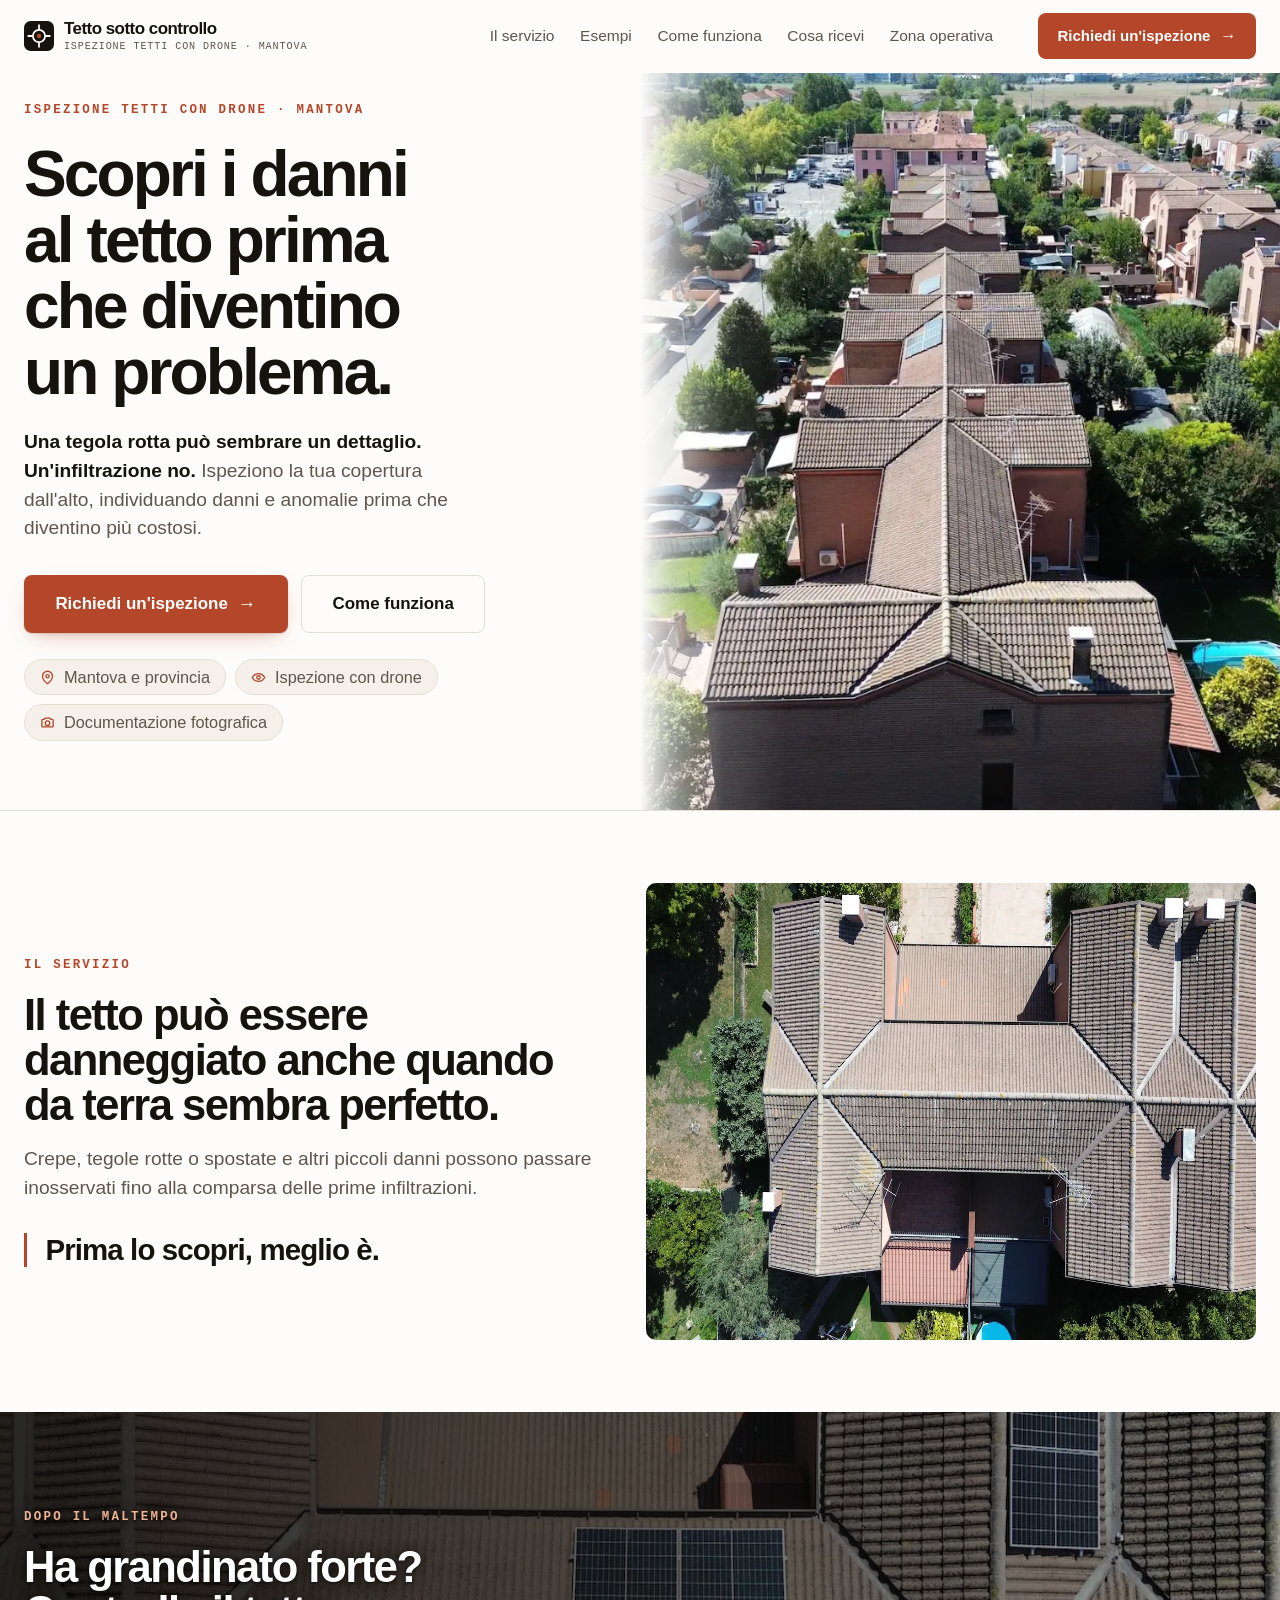
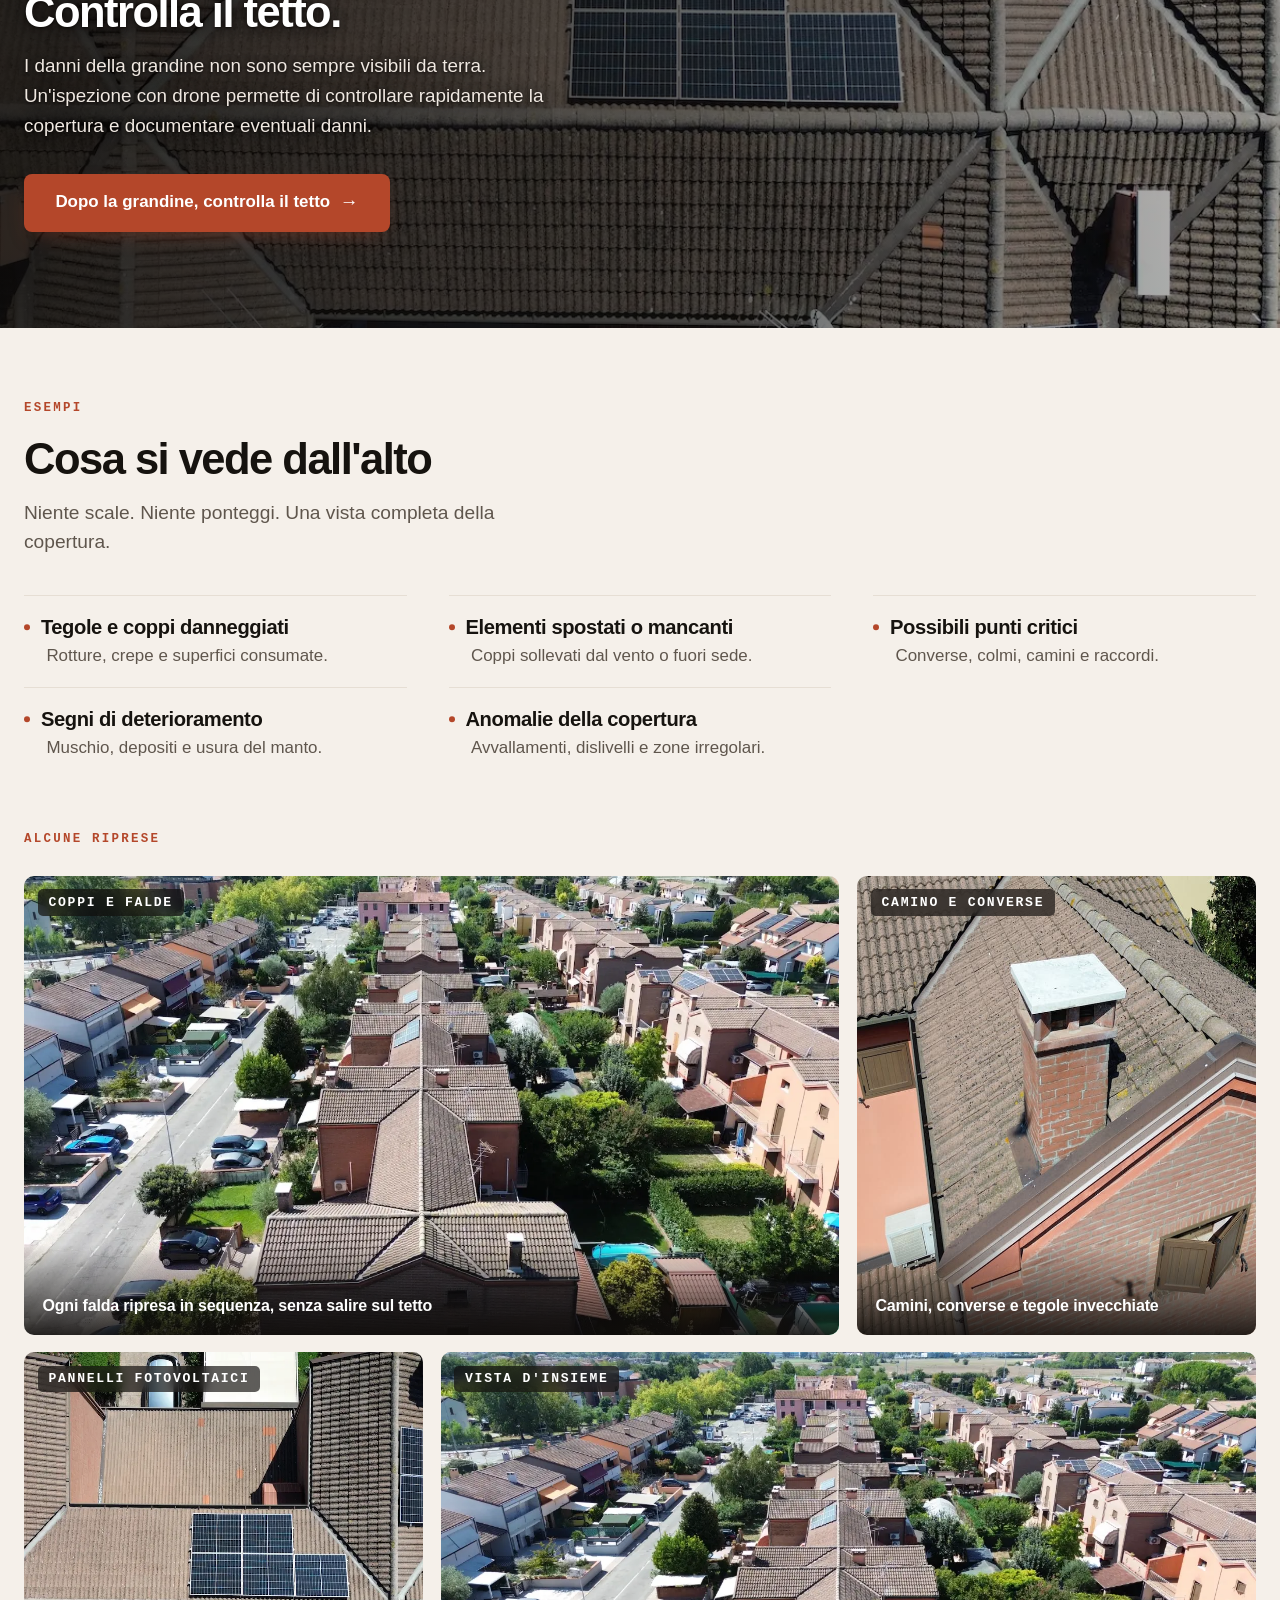
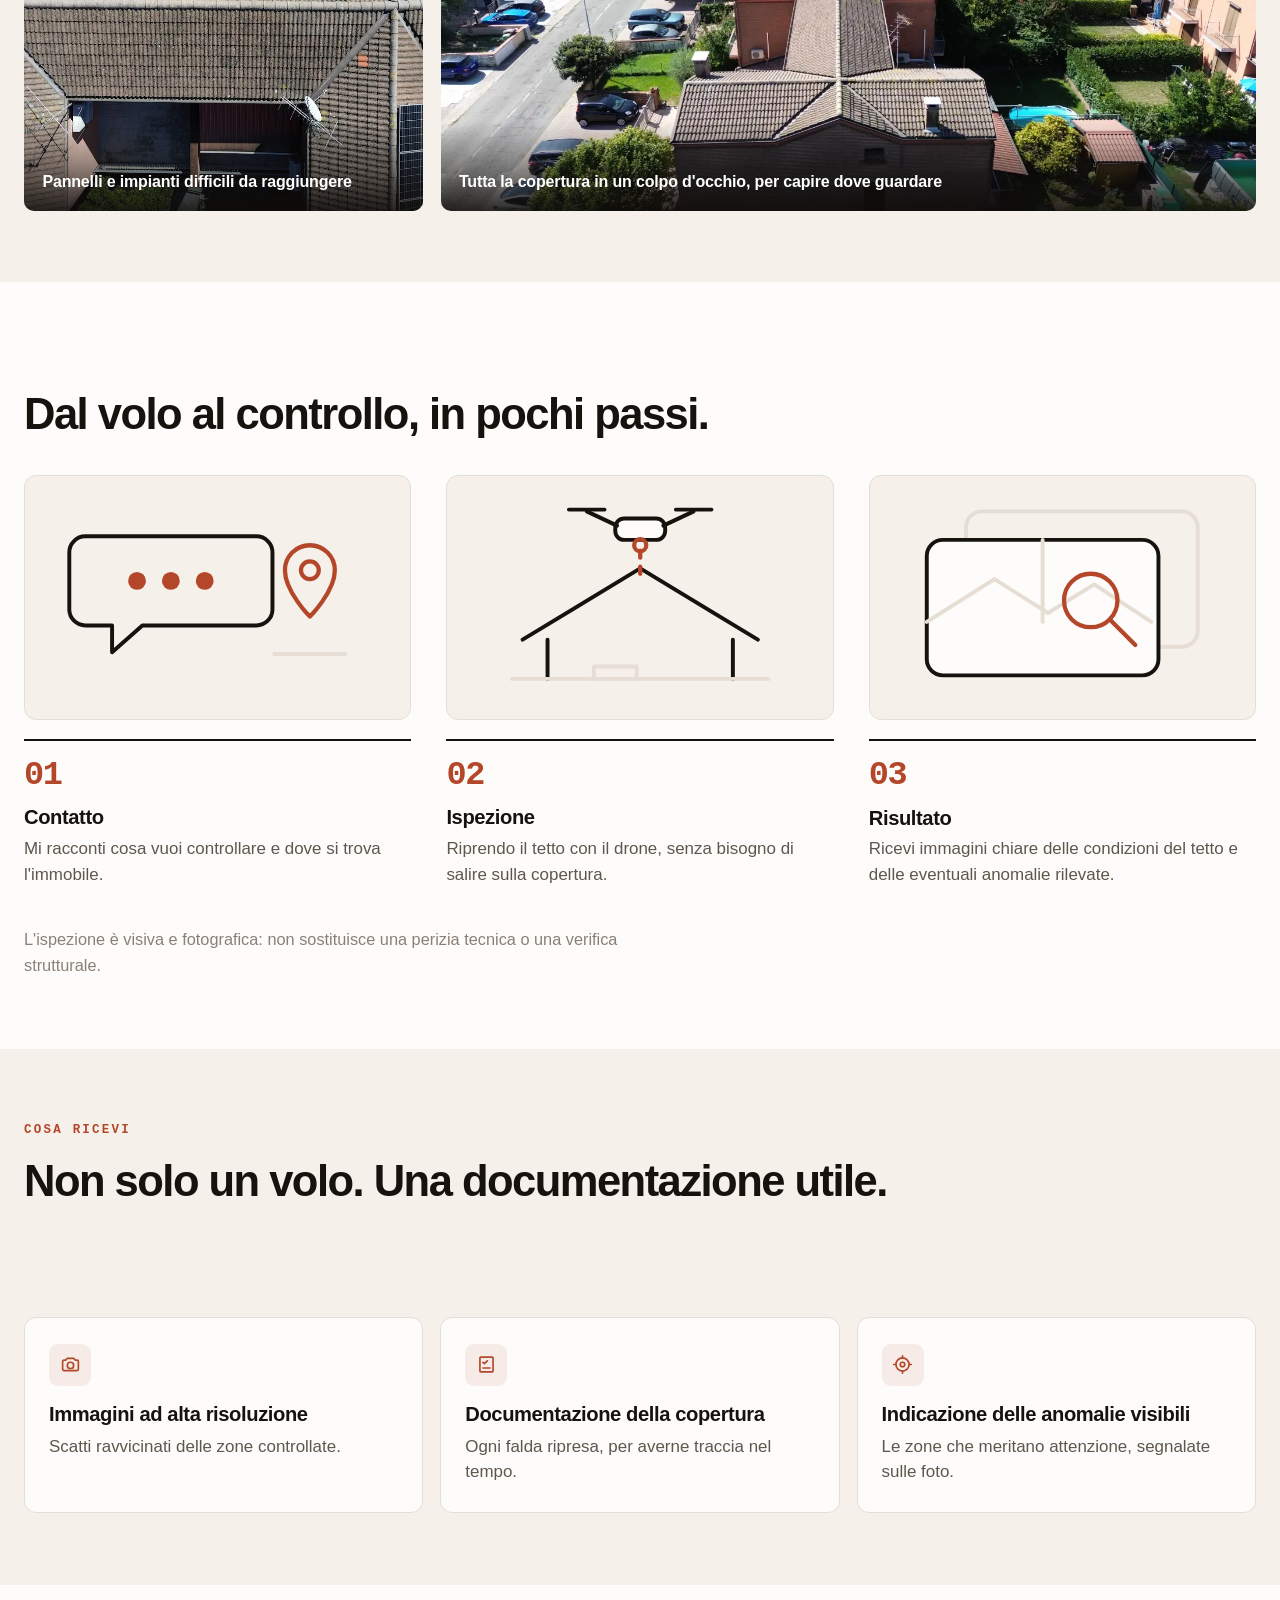
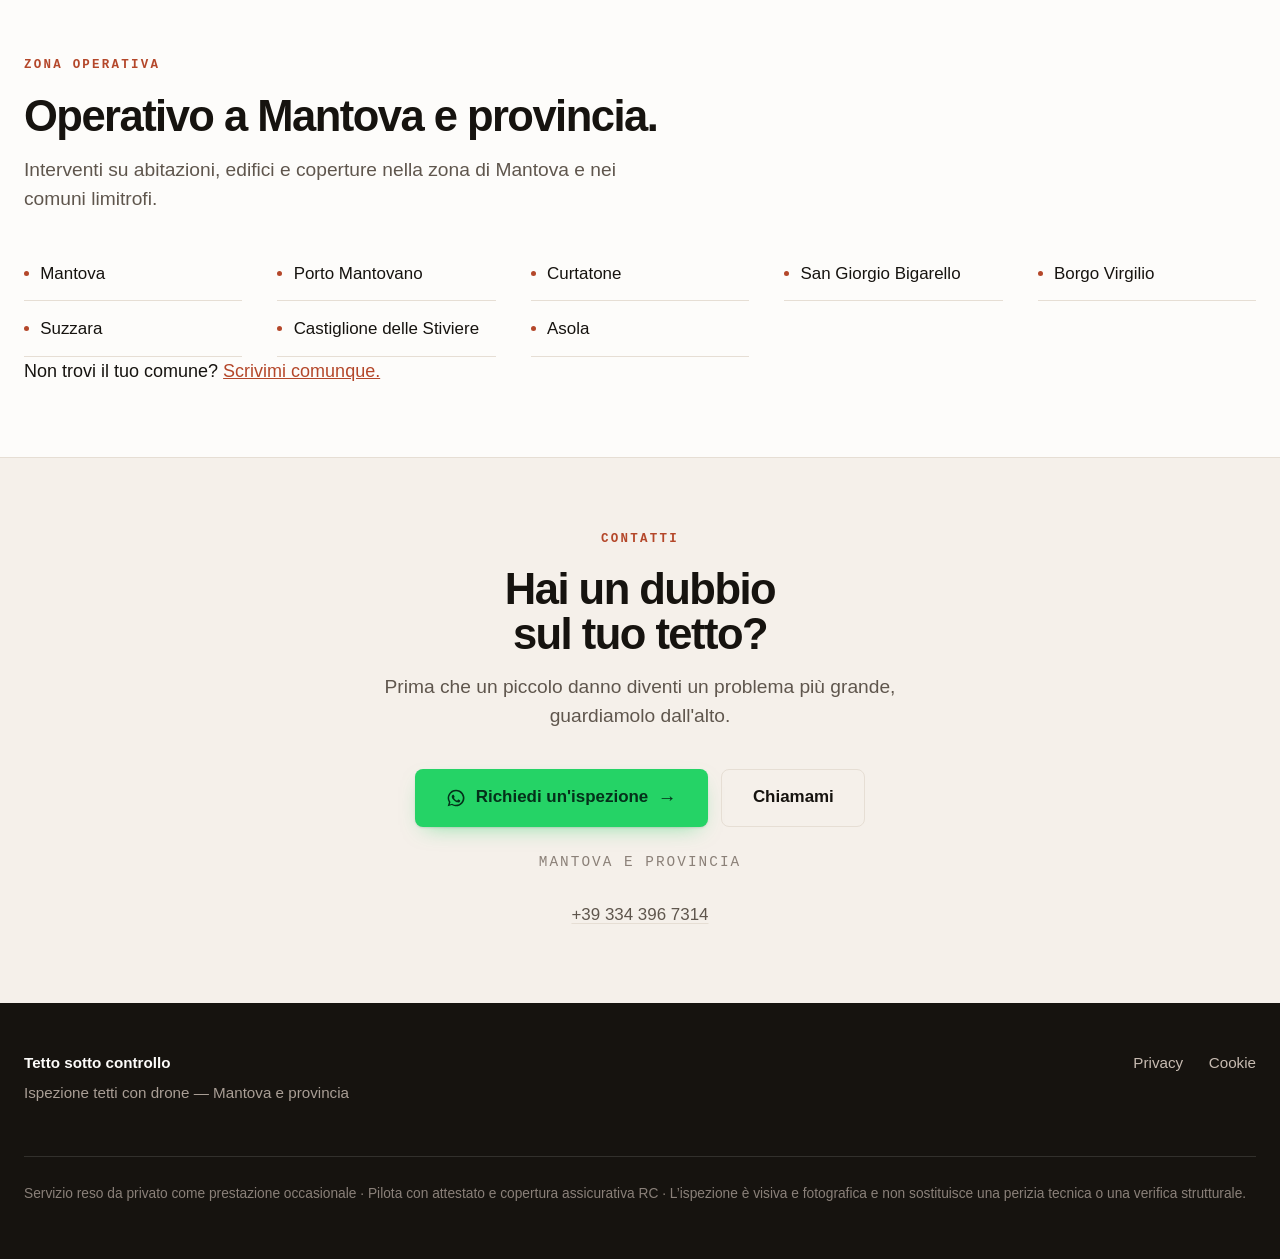
==== commit a9d876d8: "Imposta il dominio e toglie nome ed email dai contatti Dominio reale al posto del placeholder in can" ====
--- a/index.html
+++ b/index.html
@@ -6,10 +6,10 @@
 
 <!--
   ====================================================================
-  ANCORA DA SOSTITUIRE (cerca e sostituisci in tutti i file):
-    nome@esempio.it         la tua email
-    https://www.esempio.it  il dominio, senza / finale
-    [Nome Cognome]          il tuo nome
+  Unico canale di contatto: telefono e WhatsApp al +39 334 396 7314.
+  Sul sito non compaiono nome proprio ne email: e una scelta, non una
+  dimenticanza. Restano da completare solo i placeholder fra parentesi
+  quadre nelle due pagine legali (indirizzo, hosting, conservazione).
   Non ci sono riferimenti a partita IVA: il servizio e reso come
   prestazione occasionale da persona fisica. Per questo i testi sono
   in prima persona singolare e non al plurale: un "noi" contraddirebbe
@@ -22,7 +22,7 @@
 
 <title>Tetto sotto controllo — Ispezione tetti con drone a Mantova</title>
 <meta name="description" content="Ispezione tetti con drone a Mantova e provincia: controllo della copertura dall'alto per individuare tegole rotte, danni da grandine e anomalie, senza salire sul tetto.">
-<link rel="canonical" href="https://www.esempio.it/">
+<link rel="canonical" href="https://www.tettosottocontrollo.it/">
 <meta name="theme-color" content="#FDFCFA">
 <meta name="robots" content="index,follow,max-image-preview:large">
 <link rel="icon" href="assets/img/favicon.svg" type="image/svg+xml">
@@ -31,8 +31,8 @@
 <meta property="og:locale" content="it_IT">
 <meta property="og:title" content="Tetto sotto controllo — Ispezione tetti con drone a Mantova">
 <meta property="og:description" content="Una tegola rotta può sembrare un dettaglio. Un'infiltrazione no. Ispezione tetti con drone a Mantova e provincia.">
-<meta property="og:url" content="https://www.esempio.it/">
-<meta property="og:image" content="https://www.esempio.it/assets/img/og-cover.svg">
+<meta property="og:url" content="https://www.tettosottocontrollo.it/">
+<meta property="og:image" content="https://www.tettosottocontrollo.it/assets/img/og-cover.svg">
 <meta name="twitter:card" content="summary_large_image">
 
 <script>document.documentElement.className+=' js'</script>
@@ -545,13 +545,10 @@
           <svg width="20" height="20" viewBox="0 0 24 24" fill="currentColor" aria-hidden="true"><path d="M12 2A10 10 0 0 0 3.5 17.2L2 22l4.9-1.5A10 10 0 1 0 12 2zm0 18.2a8.2 8.2 0 0 1-4.2-1.1l-.3-.2-3 .9.9-2.9-.2-.3A8.2 8.2 0 1 1 12 20.2zm4.6-5.5c-.25-.13-1.5-.74-1.73-.82-.23-.09-.4-.13-.57.12-.17.25-.65.82-.8.99-.15.17-.29.19-.54.06-.25-.12-1.06-.39-2.02-1.25-.75-.66-1.25-1.48-1.4-1.73-.14-.25-.01-.38.11-.5.11-.11.25-.29.37-.44.12-.15.16-.25.25-.42.08-.17.04-.31-.02-.44-.06-.12-.57-1.37-.78-1.87-.2-.49-.41-.42-.57-.43h-.48c-.17 0-.44.06-.67.31-.23.25-.87.85-.87 2.07s.9 2.4 1.02 2.57c.13.16 1.76 2.69 4.27 3.77.6.26 1.06.41 1.42.53.6.19 1.14.16 1.57.1.48-.07 1.5-.61 1.71-1.2.21-.59.21-1.1.15-1.2-.06-.11-.23-.17-.48-.29z"/></svg>
           Richiedi un'ispezione <span class="ar" aria-hidden="true">&rarr;</span>
         </a>
-        <a class="btn btn--ghost" href="mailto:nome@esempio.it?subject=Richiesta%20ispezione%20tetto%20con%20drone">Scrivimi una mail</a>
+        <a class="btn btn--ghost" href="tel:+393343967314">Chiamami</a>
       </div>
       <p class="place rv rv-d2">Mantova e provincia</p>
-      <p class="direct rv rv-d2">
-        <a href="tel:+393343967314">+39 334 396 7314</a><br>
-        <a href="mailto:nome@esempio.it">nome@esempio.it</a>
-      </p>
+      <p class="direct rv rv-d2"><a href="tel:+393343967314">+39 334 396 7314</a></p>
     </div>
   </section>
 </main>
@@ -560,7 +557,7 @@
   <div class="wrap ftr-in">
     <div>
       <strong>Tetto sotto controllo</strong>
-      Ispezione tetti con drone di [Nome Cognome] — Mantova e provincia
+      Ispezione tetti con drone — Mantova e provincia
     </div>
     <nav aria-label="Informazioni legali">
       <a href="privacy-policy/index.html">Privacy</a>
@@ -606,18 +603,17 @@
 {
   "@context":"https://schema.org",
   "@type":"Service",
-  "@id":"https://www.esempio.it/#servizio",
+  "@id":"https://www.tettosottocontrollo.it/#servizio",
   "name":"Ispezione tetti con drone",
   "alternateName":"Tetto sotto controllo",
   "serviceType":"Ispezione visiva di coperture con drone",
   "description":"Ispezione tetti con drone a Mantova e provincia: controllo visivo e fotografico della copertura per individuare tegole e coppi danneggiati, elementi spostati, danni da grandine e altre anomalie, senza salire sul tetto.",
-  "url":"https://www.esempio.it/",
-  "image":"https://www.esempio.it/assets/img/og-cover.svg",
+  "url":"https://www.tettosottocontrollo.it/",
+  "image":"https://www.tettosottocontrollo.it/assets/img/og-cover.svg",
   "provider":{
     "@type":"Person",
-    "name":"[Nome Cognome]",
+    "name":"Tetto sotto controllo",
     "telephone":"+393343967314",
-    "email":"nome@esempio.it",
     "address":{"@type":"PostalAddress","addressLocality":"Mantova","addressRegion":"MN","addressCountry":"IT"}
   },
   "areaServed":[
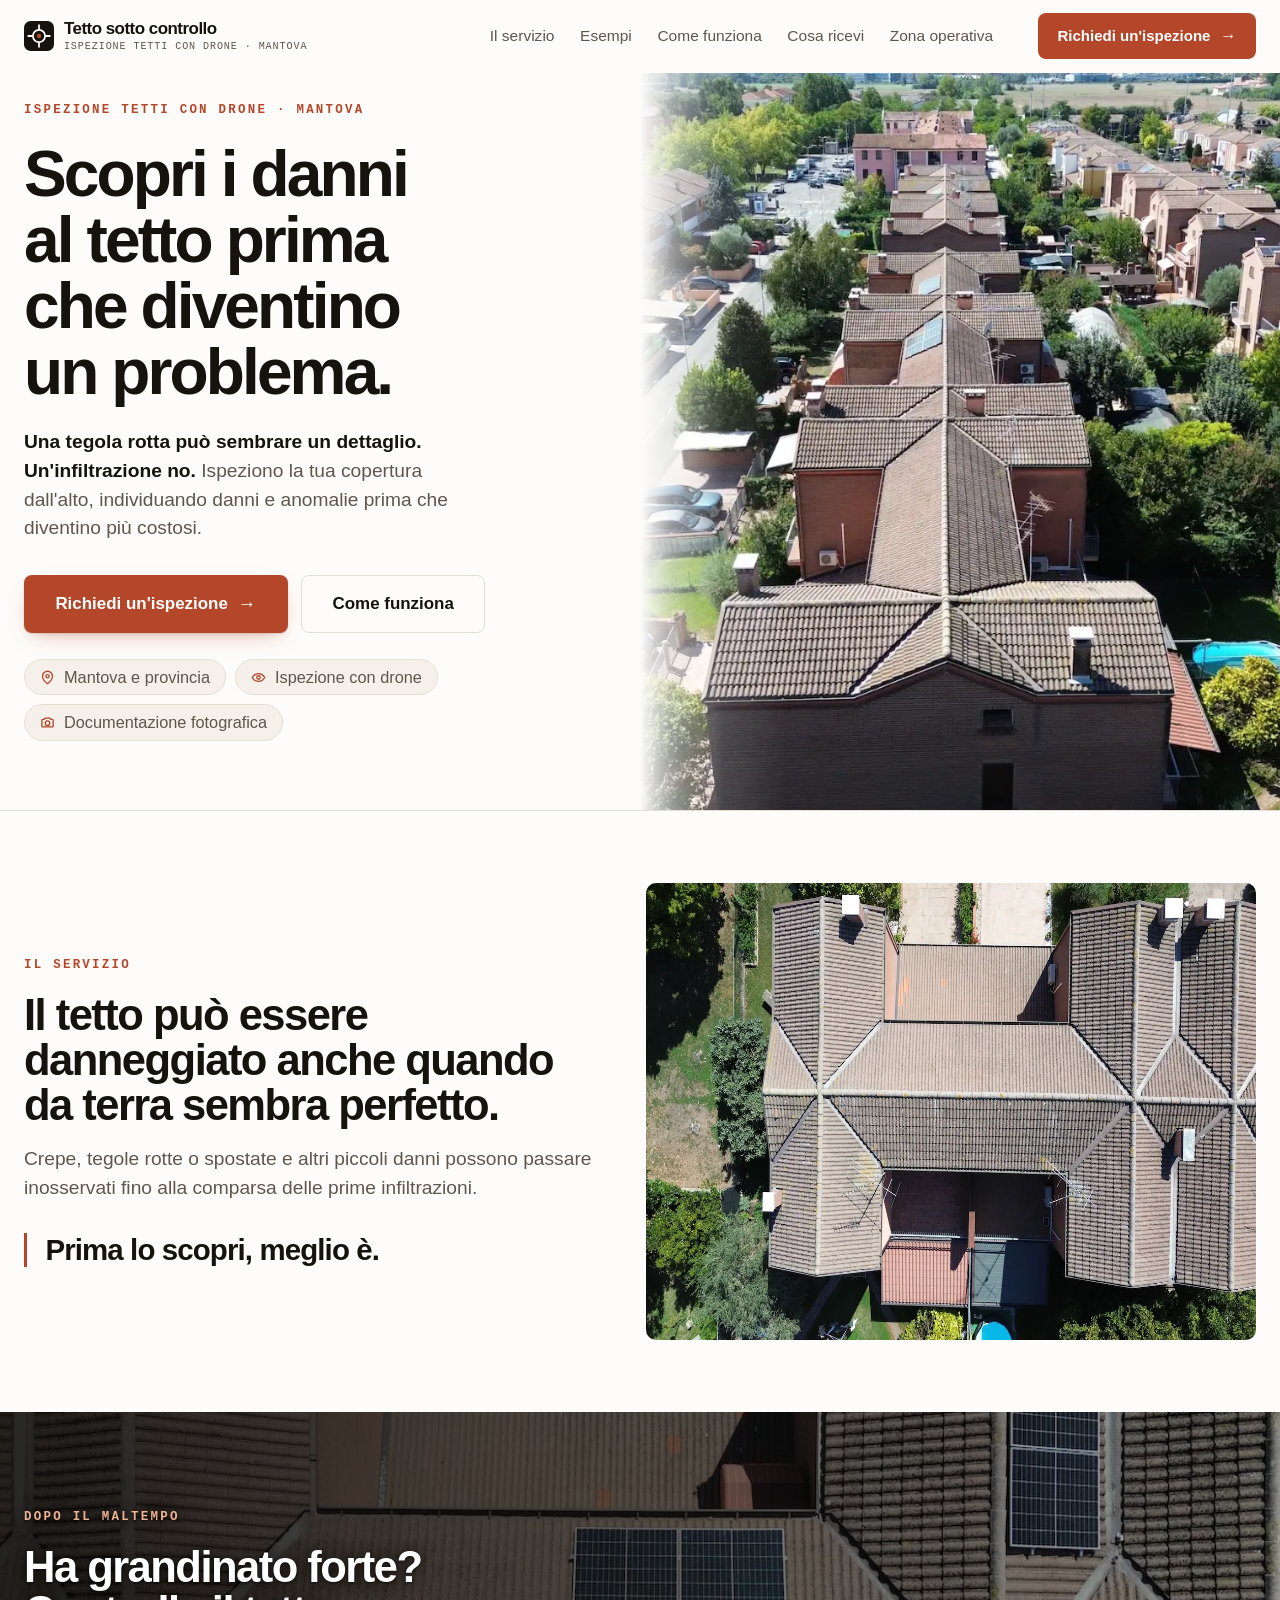
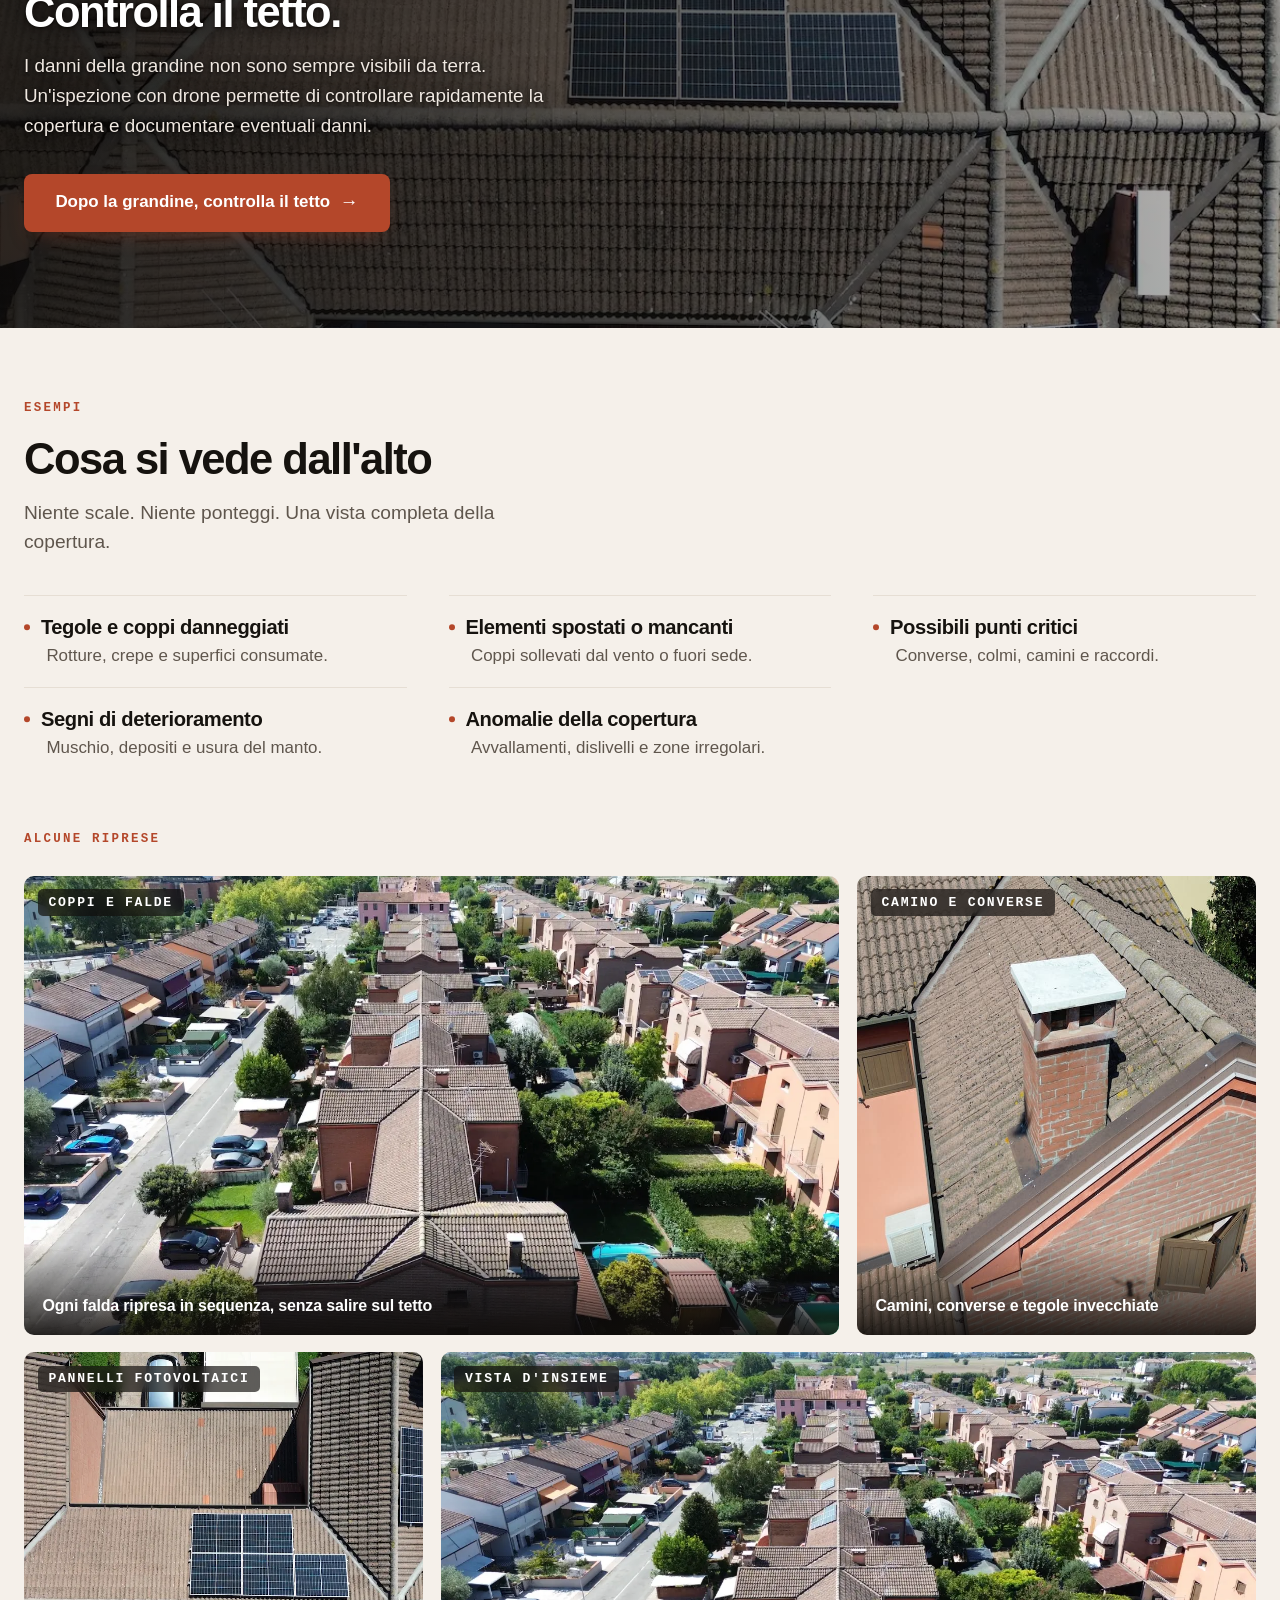
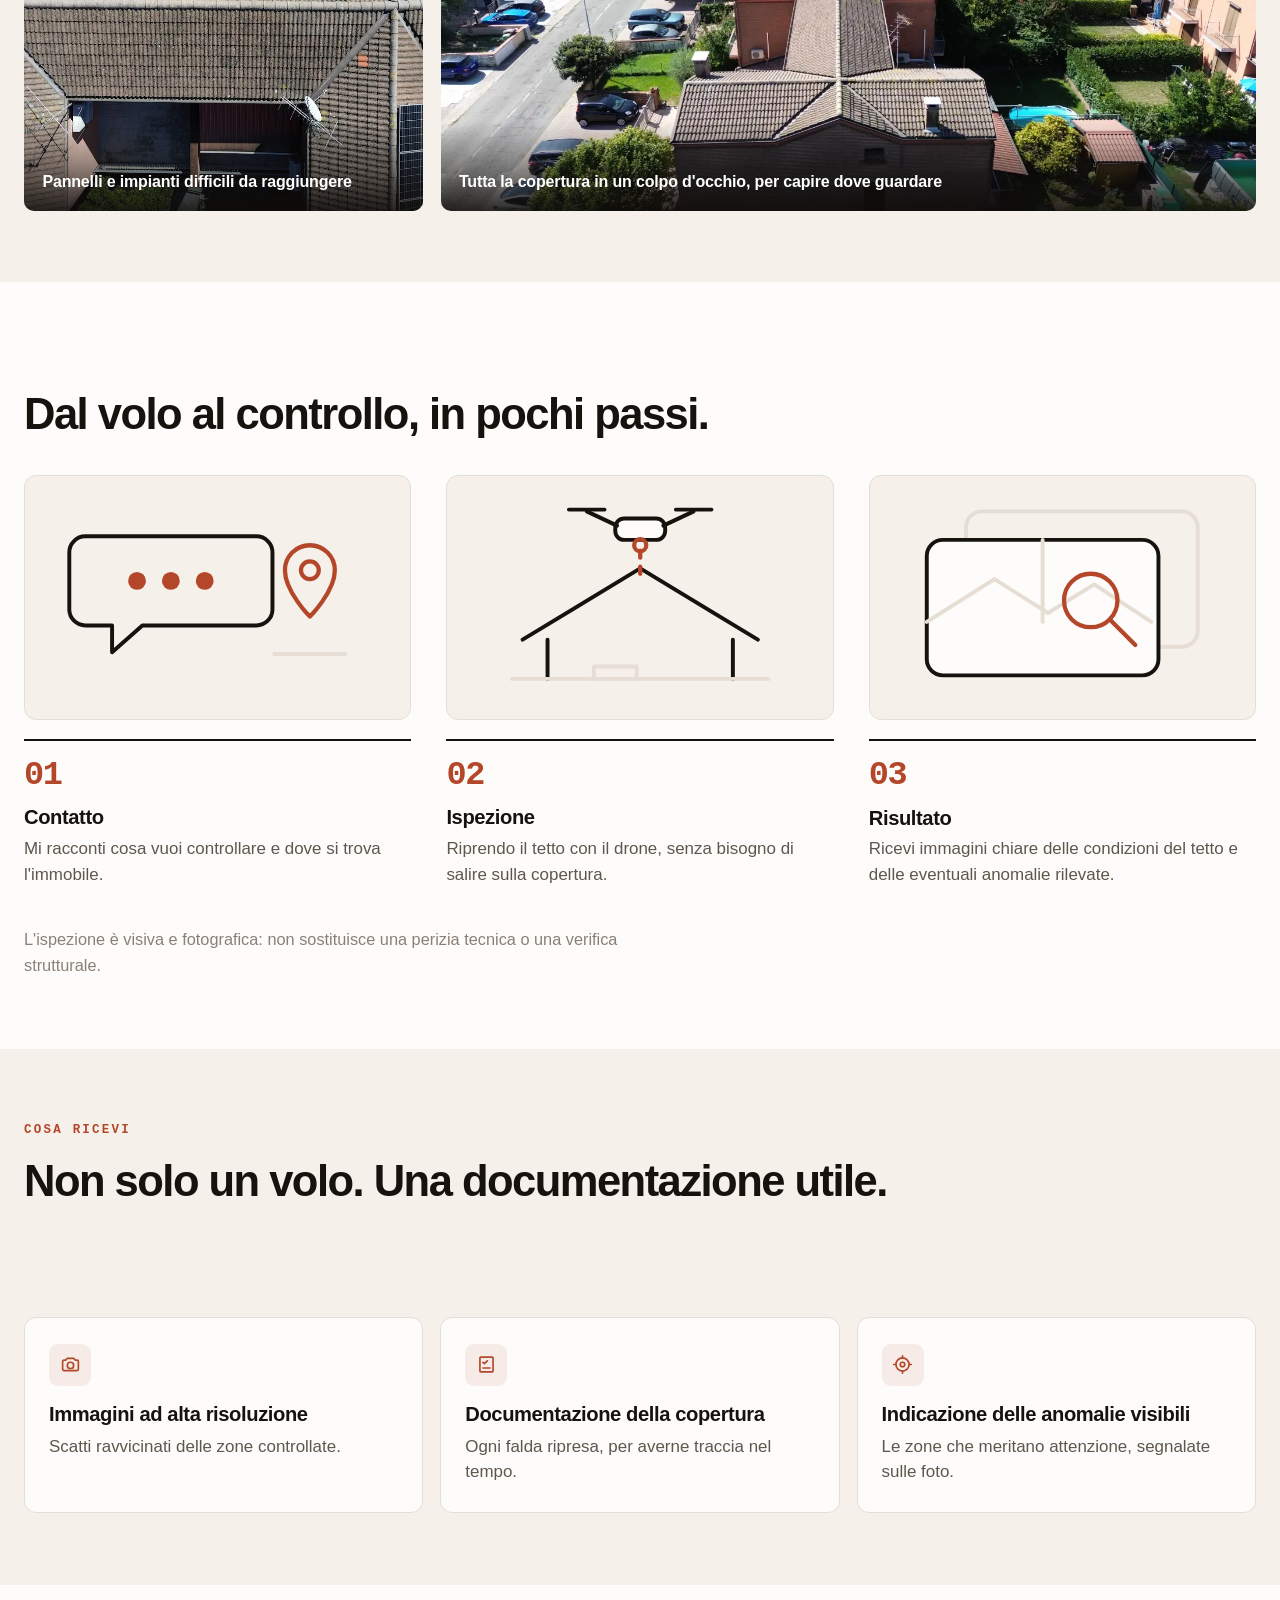
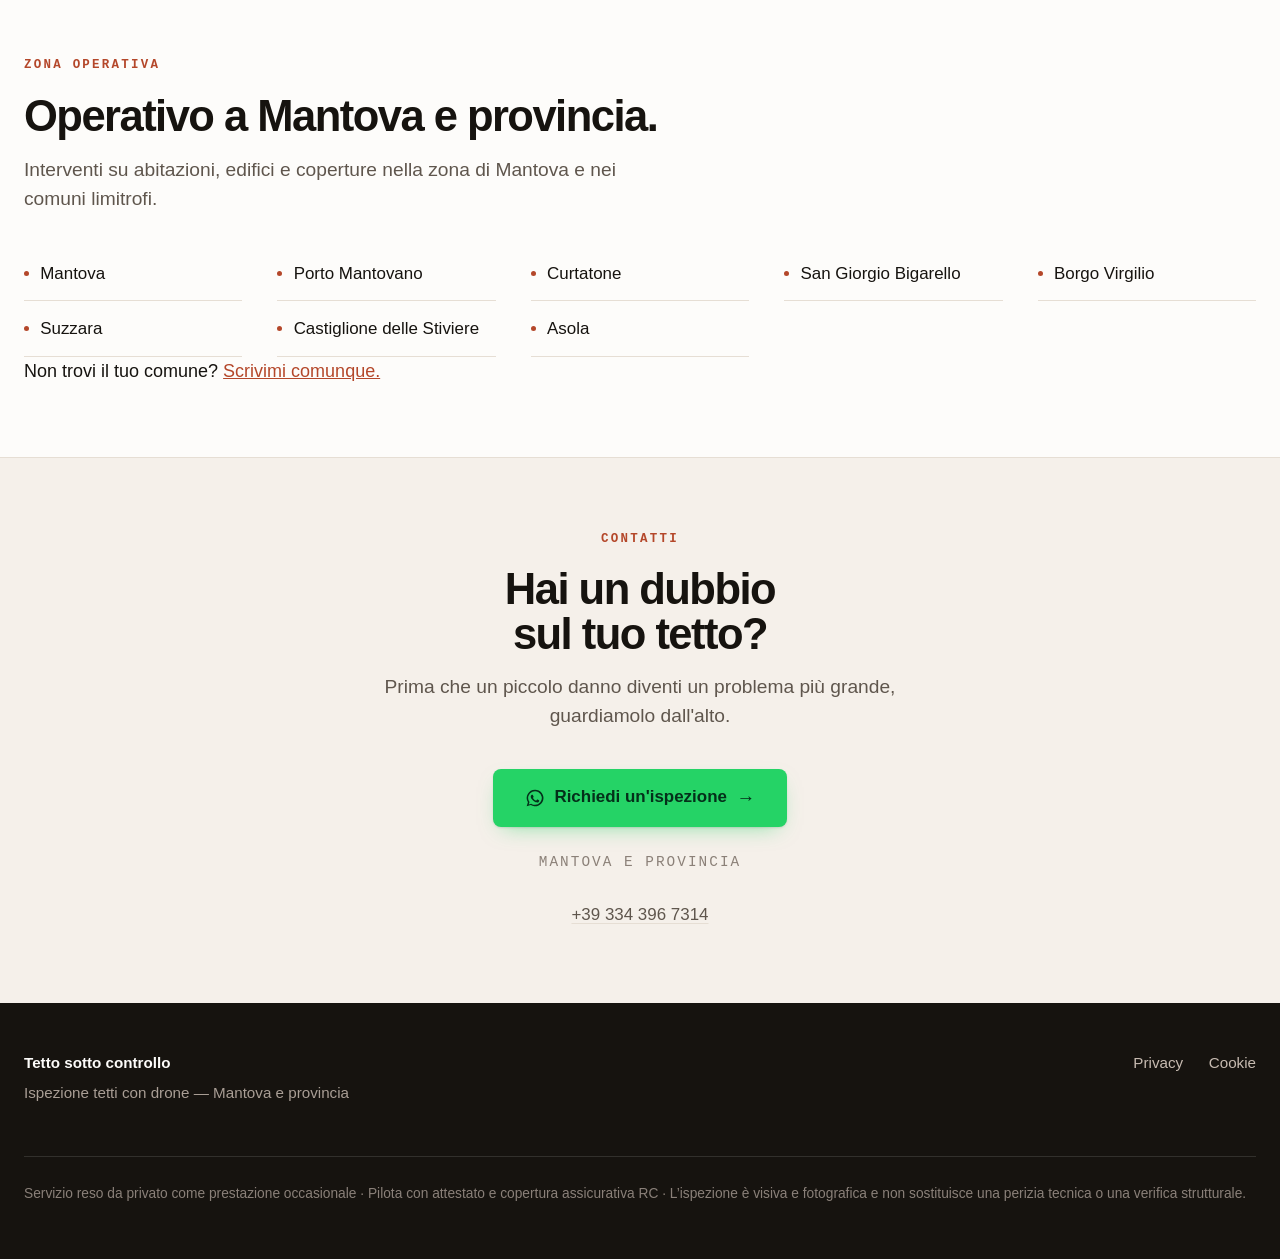
==== commit c0c77fc8: "Completa le pagine legali e porta tutti i contatti su WhatsApp Privacy e cookie policy: data, fornit" ====
--- a/index.html
+++ b/index.html
@@ -545,10 +545,9 @@
           <svg width="20" height="20" viewBox="0 0 24 24" fill="currentColor" aria-hidden="true"><path d="M12 2A10 10 0 0 0 3.5 17.2L2 22l4.9-1.5A10 10 0 1 0 12 2zm0 18.2a8.2 8.2 0 0 1-4.2-1.1l-.3-.2-3 .9.9-2.9-.2-.3A8.2 8.2 0 1 1 12 20.2zm4.6-5.5c-.25-.13-1.5-.74-1.73-.82-.23-.09-.4-.13-.57.12-.17.25-.65.82-.8.99-.15.17-.29.19-.54.06-.25-.12-1.06-.39-2.02-1.25-.75-.66-1.25-1.48-1.4-1.73-.14-.25-.01-.38.11-.5.11-.11.25-.29.37-.44.12-.15.16-.25.25-.42.08-.17.04-.31-.02-.44-.06-.12-.57-1.37-.78-1.87-.2-.49-.41-.42-.57-.43h-.48c-.17 0-.44.06-.67.31-.23.25-.87.85-.87 2.07s.9 2.4 1.02 2.57c.13.16 1.76 2.69 4.27 3.77.6.26 1.06.41 1.42.53.6.19 1.14.16 1.57.1.48-.07 1.5-.61 1.71-1.2.21-.59.21-1.1.15-1.2-.06-.11-.23-.17-.48-.29z"/></svg>
           Richiedi un'ispezione <span class="ar" aria-hidden="true">&rarr;</span>
         </a>
-        <a class="btn btn--ghost" href="tel:+393343967314">Chiamami</a>
       </div>
       <p class="place rv rv-d2">Mantova e provincia</p>
-      <p class="direct rv rv-d2"><a href="tel:+393343967314">+39 334 396 7314</a></p>
+      <p class="direct rv rv-d2"><a href="https://wa.me/393343967314?text=Ciao%2C%20vorrei%20richiedere%20un%27ispezione%20del%20tetto.%20Comune%3A%20" rel="noopener">+39 334 396 7314</a></p>
     </div>
   </section>
 </main>
@@ -568,8 +567,7 @@
 </footer>
 
 <nav class="dock" aria-label="Contatti rapidi">
-  <a class="btn btn--wa" href="https://wa.me/393343967314?text=Ciao%2C%20vorrei%20richiedere%20un%27ispezione%20del%20tetto.%20Comune%3A%20" rel="noopener">Richiedi un'ispezione</a>
-  <a class="btn btn--ghost" href="tel:+393343967314">Chiama</a>
+  <a class="btn btn--wa" href="https://wa.me/393343967314?text=Ciao%2C%20vorrei%20richiedere%20un%27ispezione%20del%20tetto.%20Comune%3A%20" rel="noopener">Richiedi un'ispezione su WhatsApp</a>
 </nav>
 
 <script>
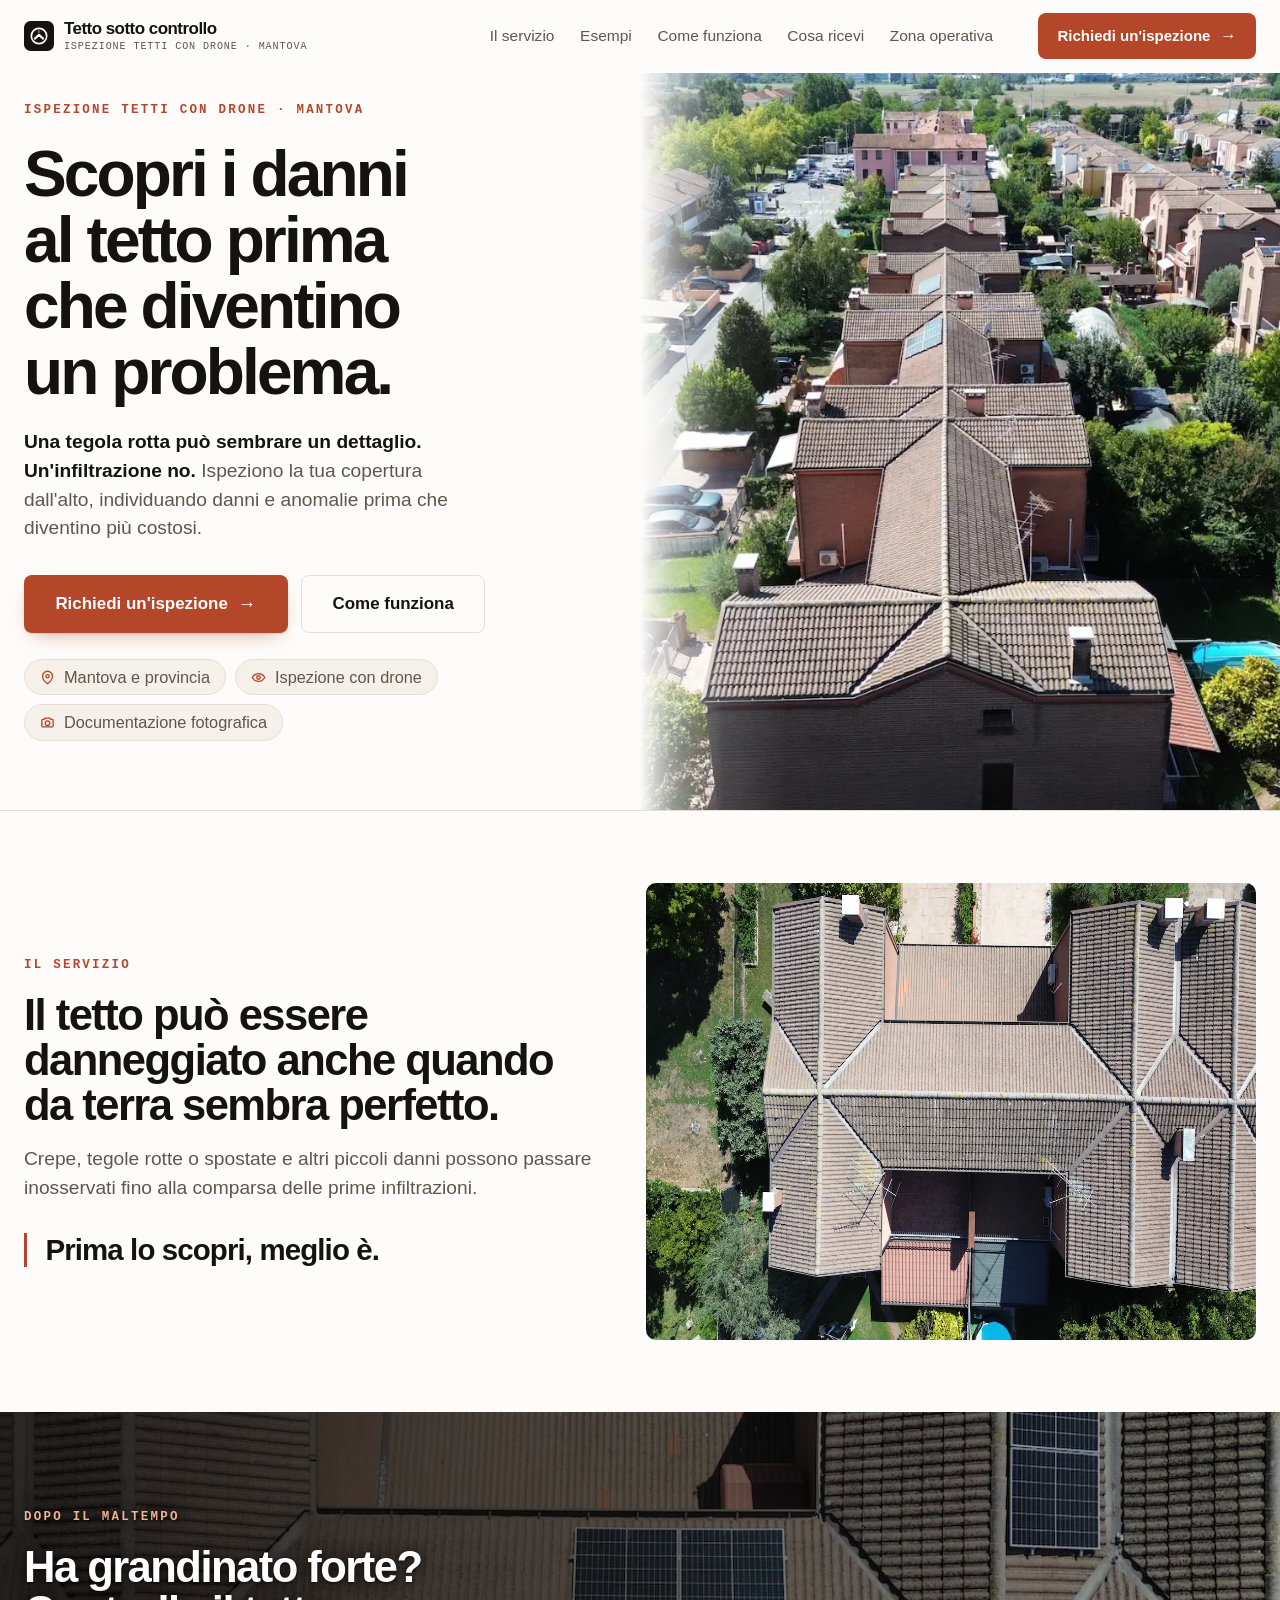
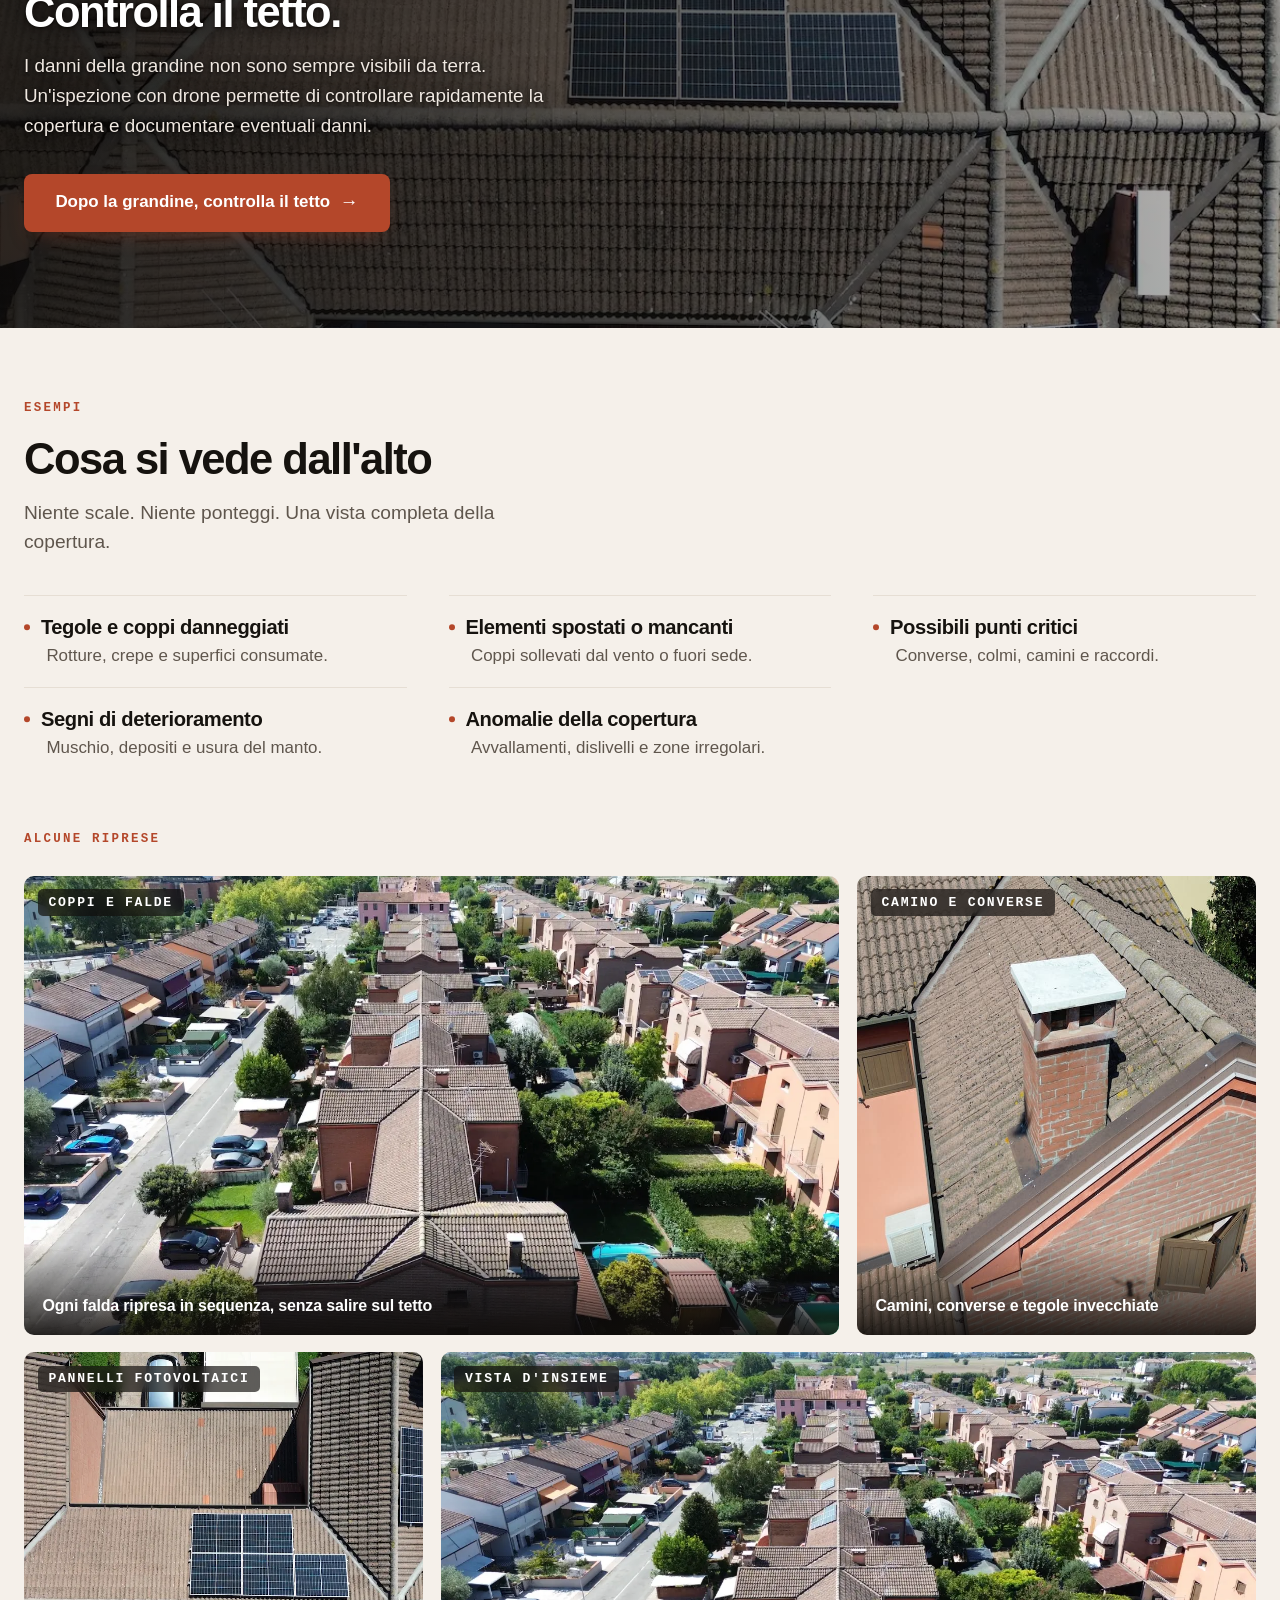
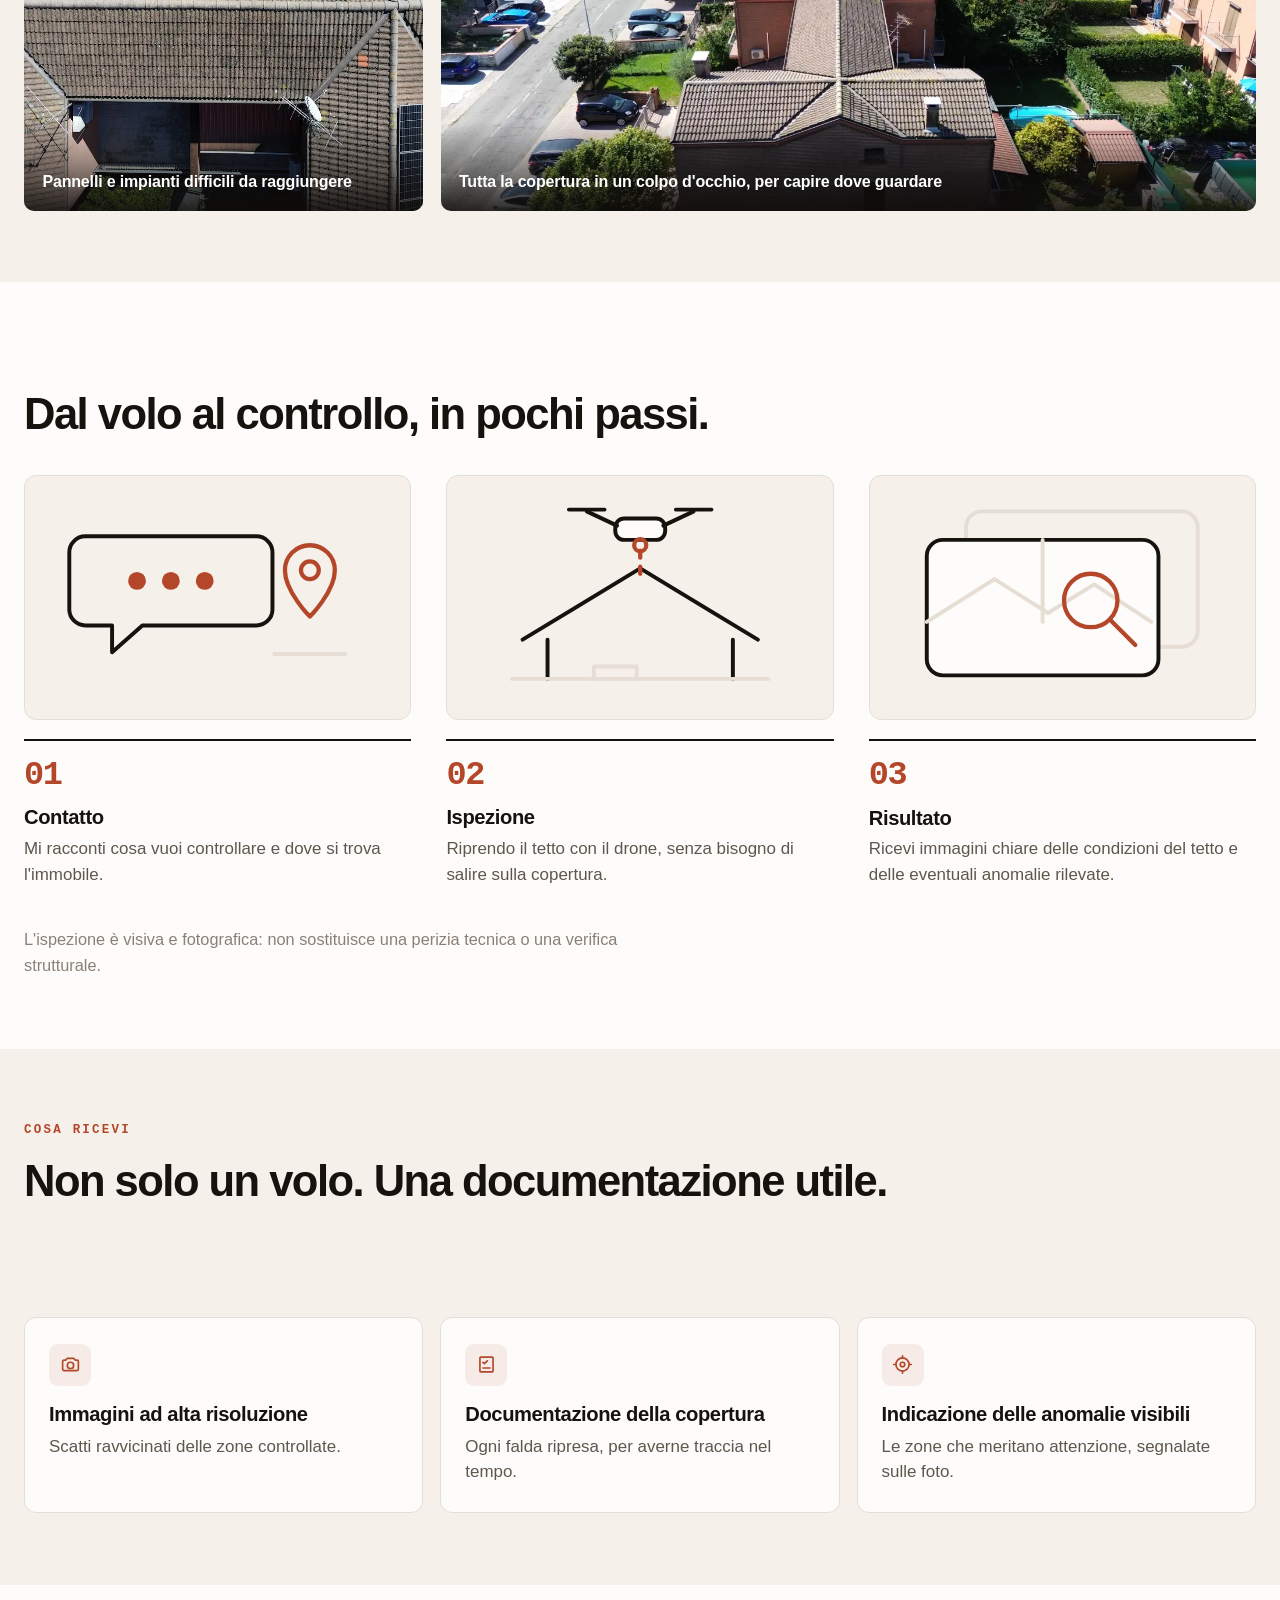
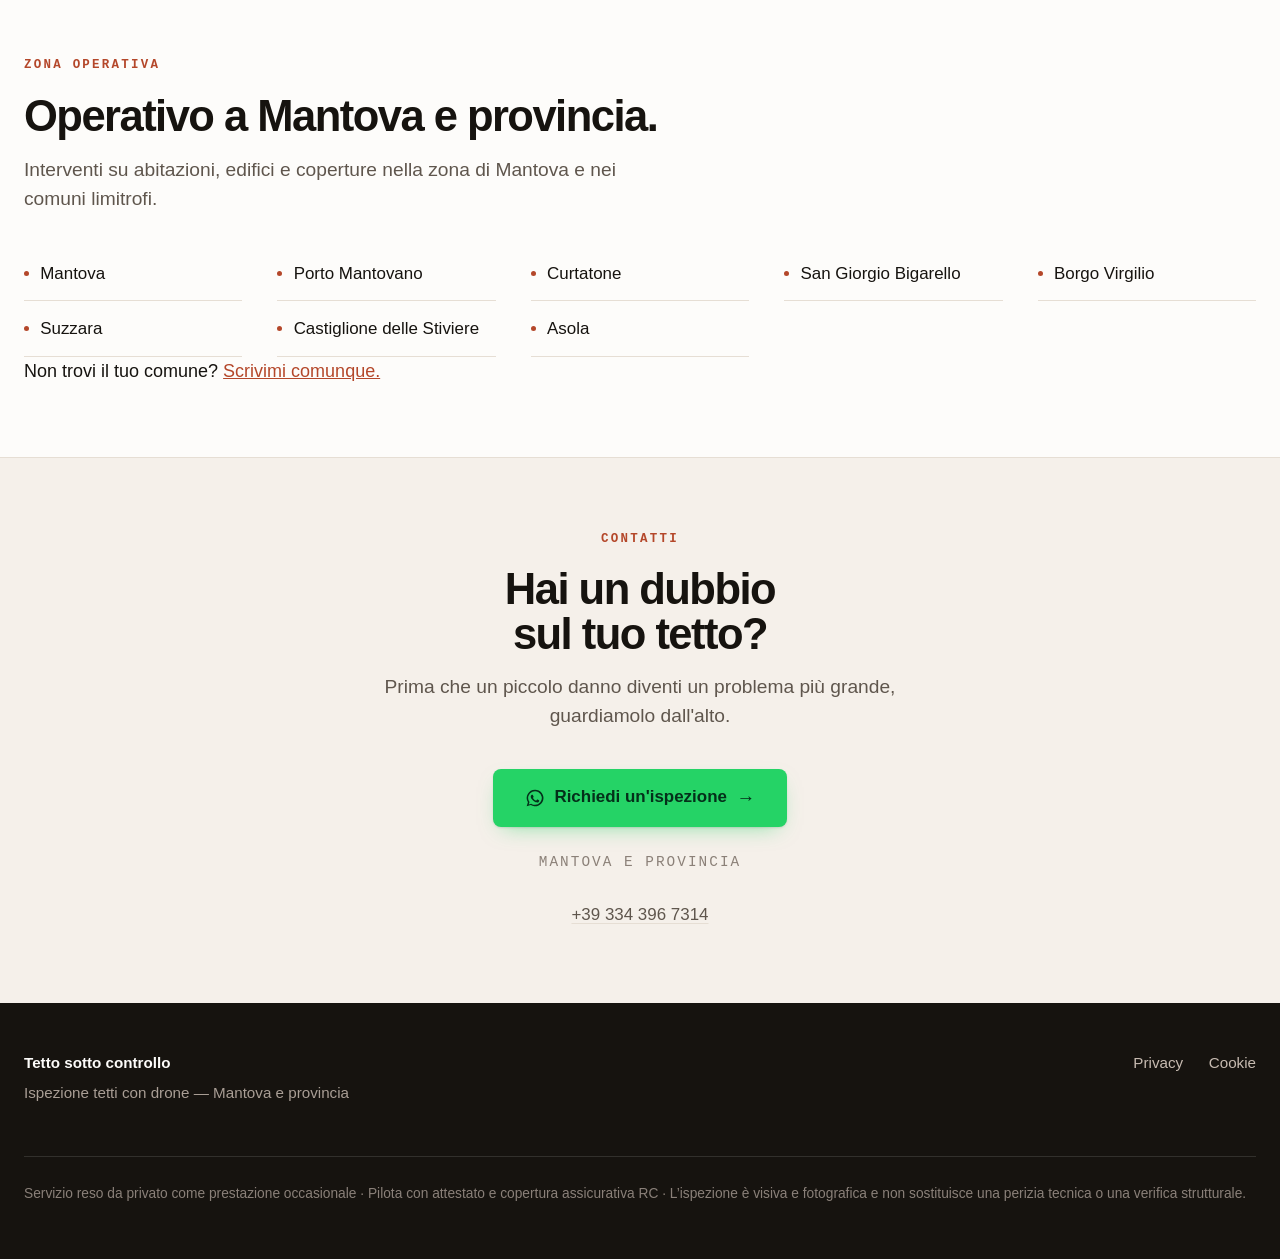
==== commit 1d57d913: "Nuovo marchio e link interni senza index.html Marchio: un tetto visto dentro una lente, con il punto" ====
--- a/index.html
+++ b/index.html
@@ -312,8 +312,8 @@
 
 <header class="hdr" id="hdr">
   <div class="hdr-in">
-    <a class="brand" href="index.html">
-      <svg width="30" height="30" viewBox="0 0 32 32" aria-hidden="true" focusable="false"><rect width="32" height="32" rx="7" fill="#16130F"/><g fill="none" stroke="#FDFCFA" stroke-width="1.9" stroke-linecap="round"><circle cx="16" cy="16" r="6.5"/><path d="M16 4.5v4M16 23.5v4M4.5 16h4M23.5 16h4"/></g><circle cx="16" cy="16" r="2.4" fill="#B4472A"/></svg>
+    <a class="brand" href="/">
+      <svg width="30" height="30" viewBox="0 0 32 32" aria-hidden="true" focusable="false"><rect width="32" height="32" rx="7" fill="#16130F"/><circle cx="16" cy="16" r="8.2" fill="none" stroke="#FDFCFA" stroke-width="1.8"/><path d="M11.6 18.8 16 14.8l4.4 4" fill="none" stroke="#FDFCFA" stroke-width="2.2" stroke-linecap="round" stroke-linejoin="round"/><circle cx="16" cy="11.4" r="1.5" fill="#B4472A"/></svg>
       <span>Tetto sotto controllo<small>Ispezione tetti con drone · Mantova</small></span>
     </a>
     <nav class="nav" aria-label="Principale">
@@ -559,8 +559,8 @@
       Ispezione tetti con drone — Mantova e provincia
     </div>
     <nav aria-label="Informazioni legali">
-      <a href="privacy-policy/index.html">Privacy</a>
-      <a href="cookie-policy/index.html">Cookie</a>
+      <a href="/privacy-policy/">Privacy</a>
+      <a href="/cookie-policy/">Cookie</a>
     </nav>
     <p class="fine">Servizio reso da privato come prestazione occasionale · Pilota con attestato e copertura assicurativa RC · L&rsquo;ispezione è visiva e fotografica e non sostituisce una perizia tecnica o una verifica strutturale.</p>
   </div>
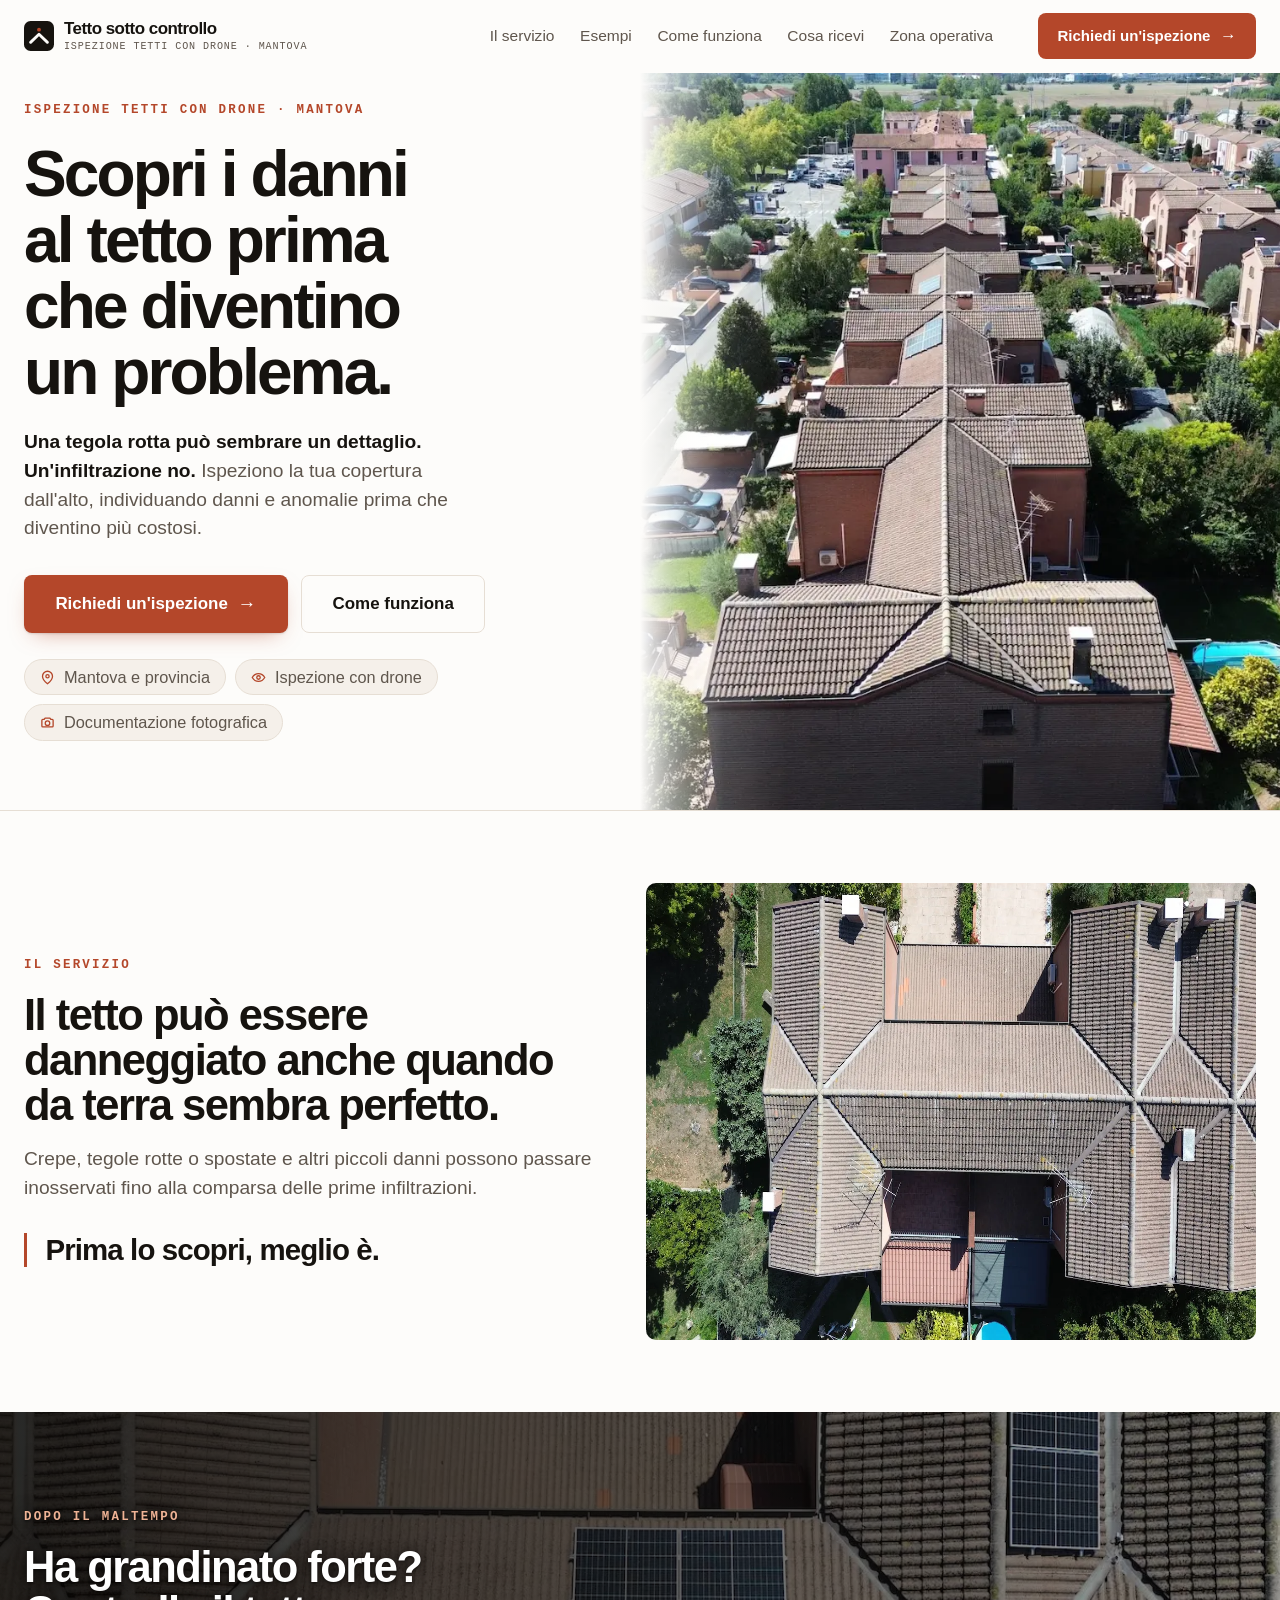
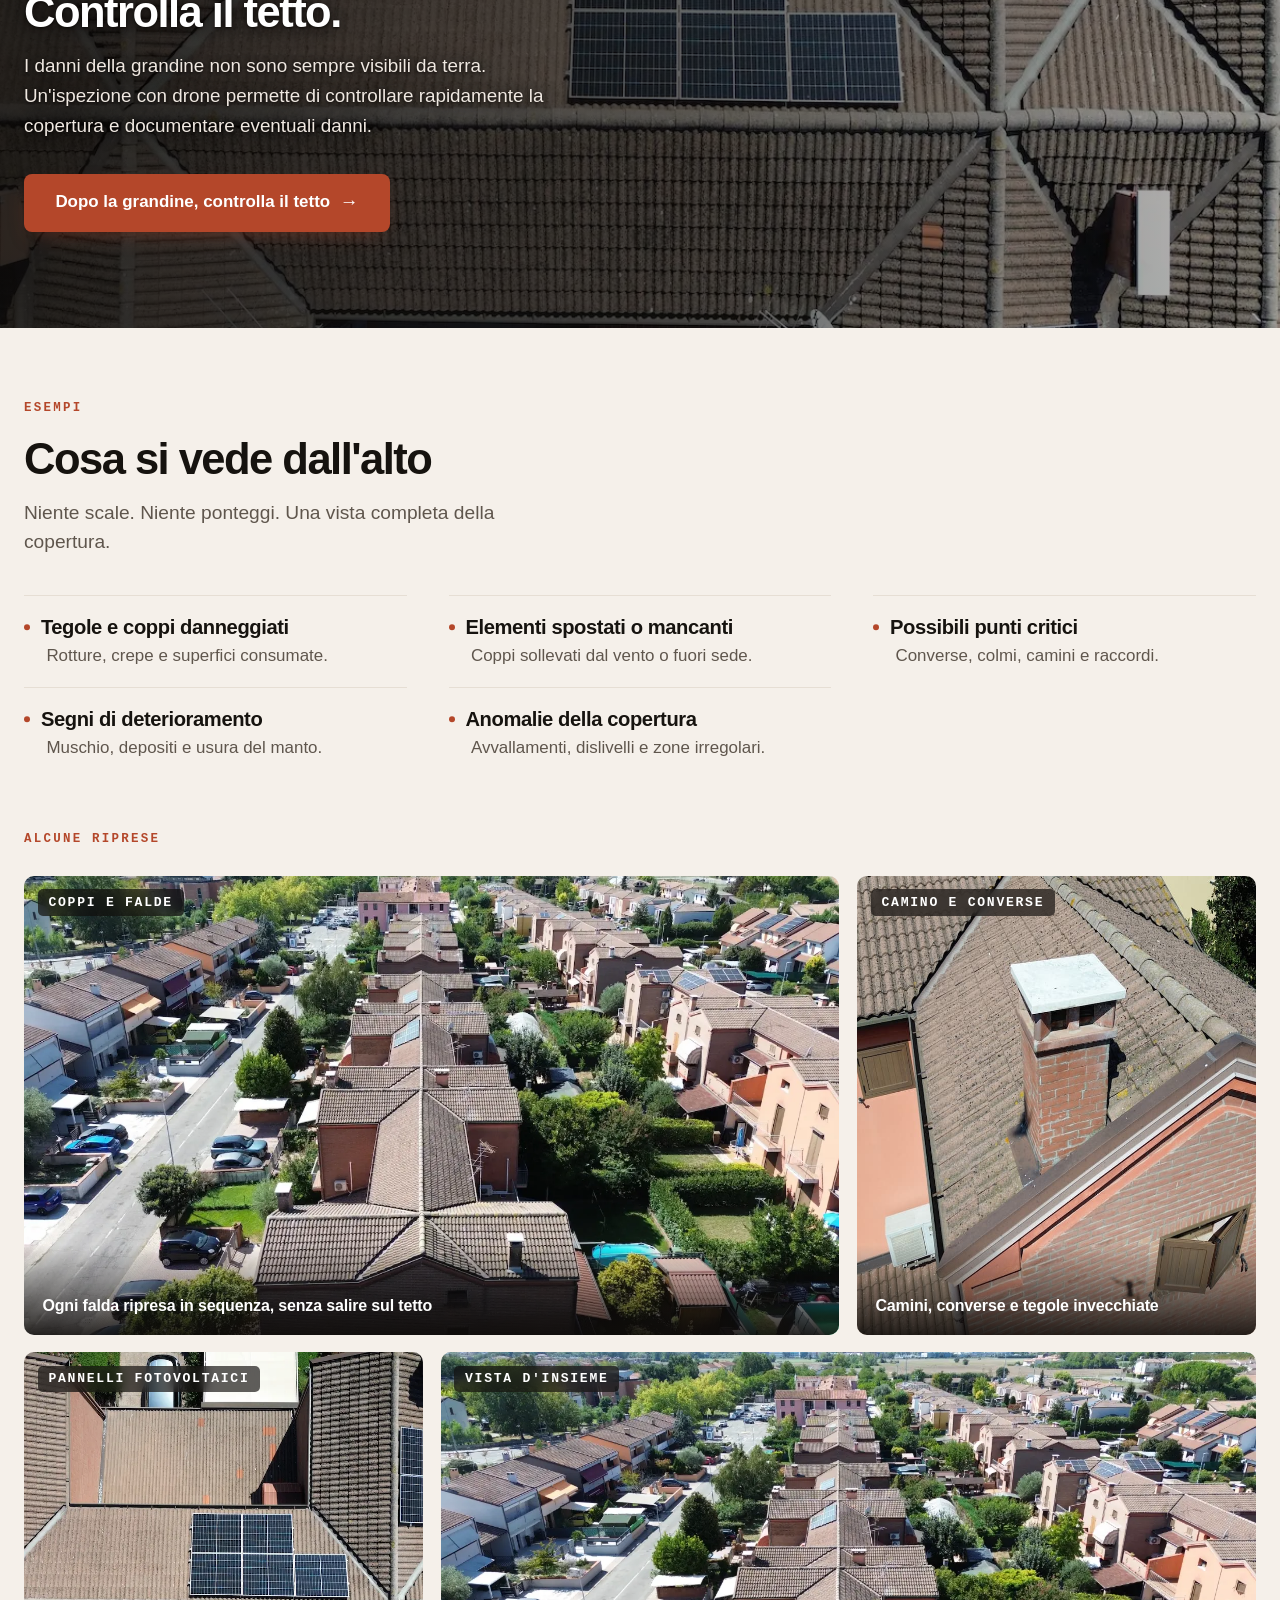
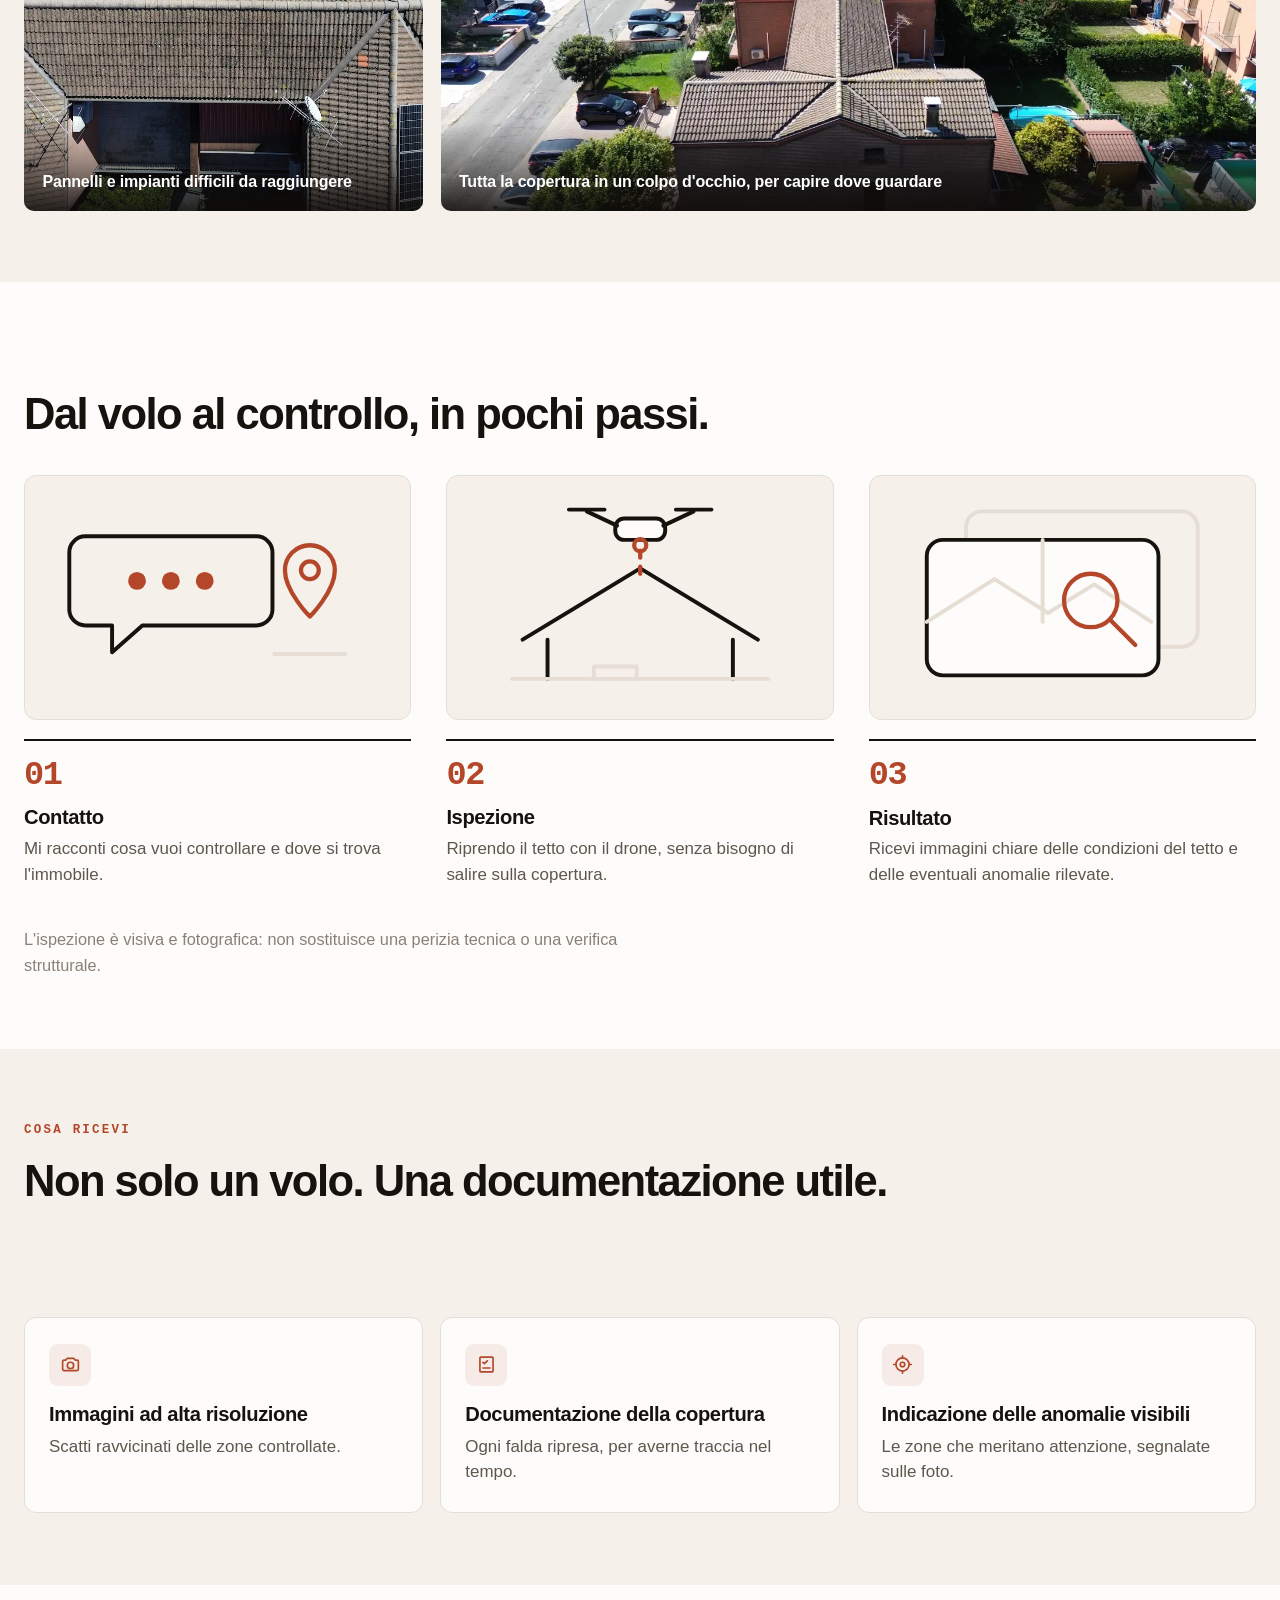
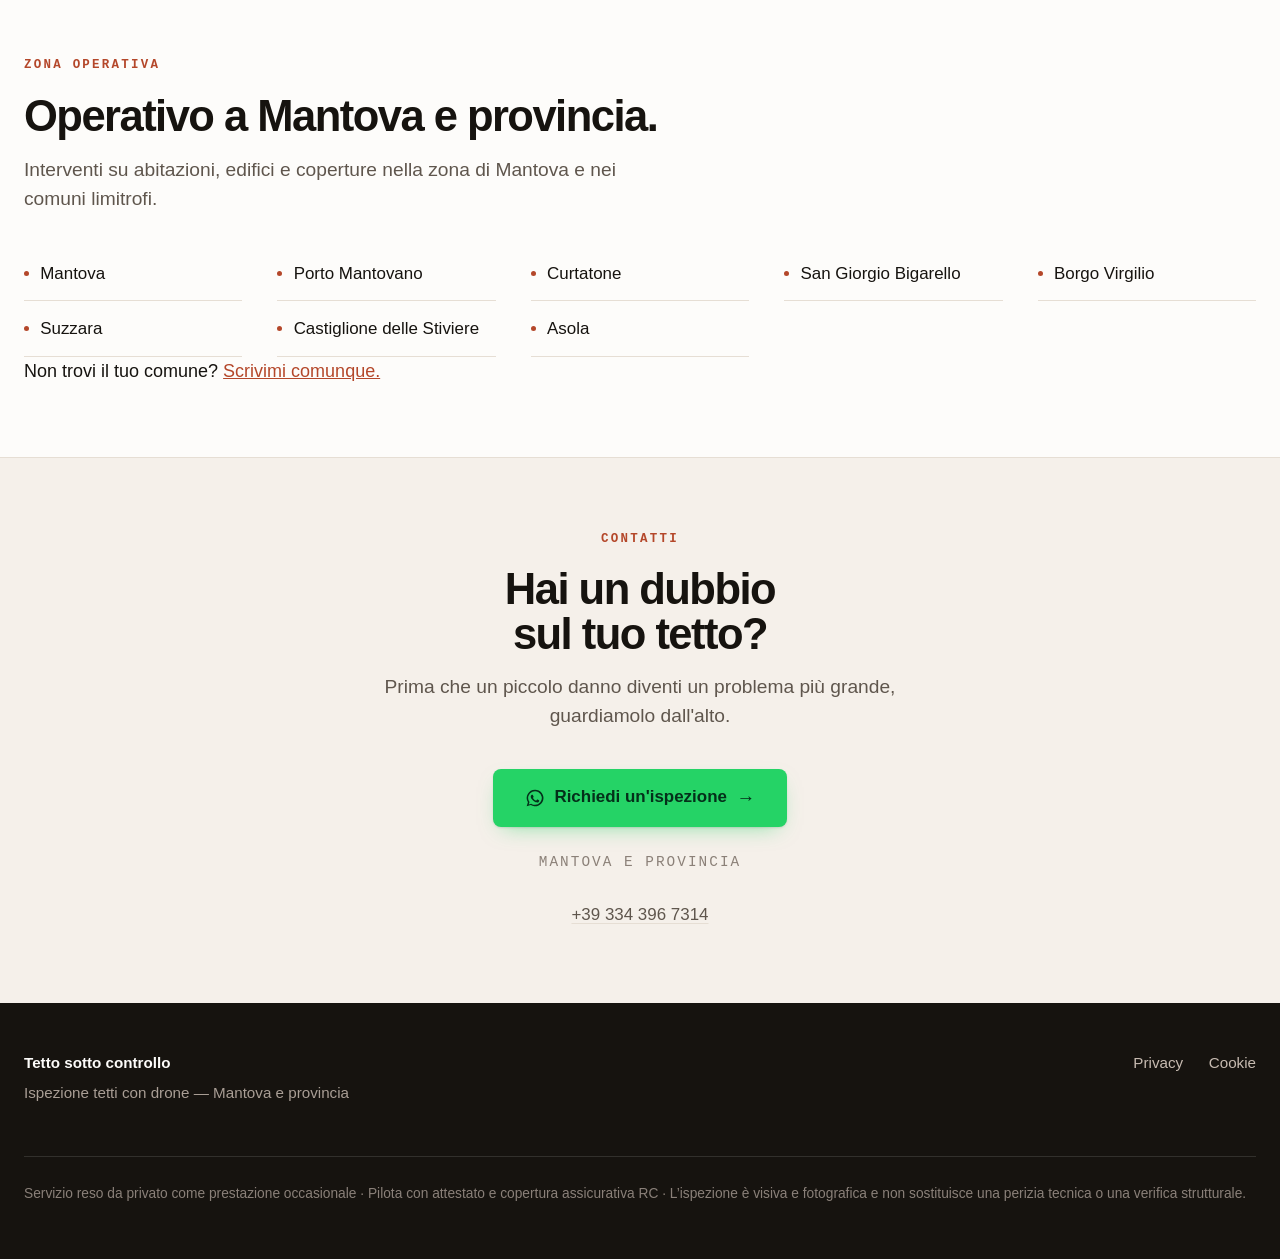
==== commit 4292f047: "Semplifica il marchio: V rovesciata e puntino Tolta la lente: restano il tetto, una V rovesciata piu" ====
--- a/index.html
+++ b/index.html
@@ -313,7 +313,7 @@
 <header class="hdr" id="hdr">
   <div class="hdr-in">
     <a class="brand" href="/">
-      <svg width="30" height="30" viewBox="0 0 32 32" aria-hidden="true" focusable="false"><rect width="32" height="32" rx="7" fill="#16130F"/><circle cx="16" cy="16" r="8.2" fill="none" stroke="#FDFCFA" stroke-width="1.8"/><path d="M11.6 18.8 16 14.8l4.4 4" fill="none" stroke="#FDFCFA" stroke-width="2.2" stroke-linecap="round" stroke-linejoin="round"/><circle cx="16" cy="11.4" r="1.5" fill="#B4472A"/></svg>
+      <svg width="30" height="30" viewBox="0 0 32 32" aria-hidden="true" focusable="false"><rect width="32" height="32" rx="7" fill="#16130F"/><path d="M7 22.8 16 14.2l9 8.6" fill="none" stroke="#FDFCFA" stroke-width="3" stroke-linecap="round" stroke-linejoin="round"/><circle cx="16" cy="9.2" r="2.05" fill="#B4472A"/></svg>
       <span>Tetto sotto controllo<small>Ispezione tetti con drone · Mantova</small></span>
     </a>
     <nav class="nav" aria-label="Principale">
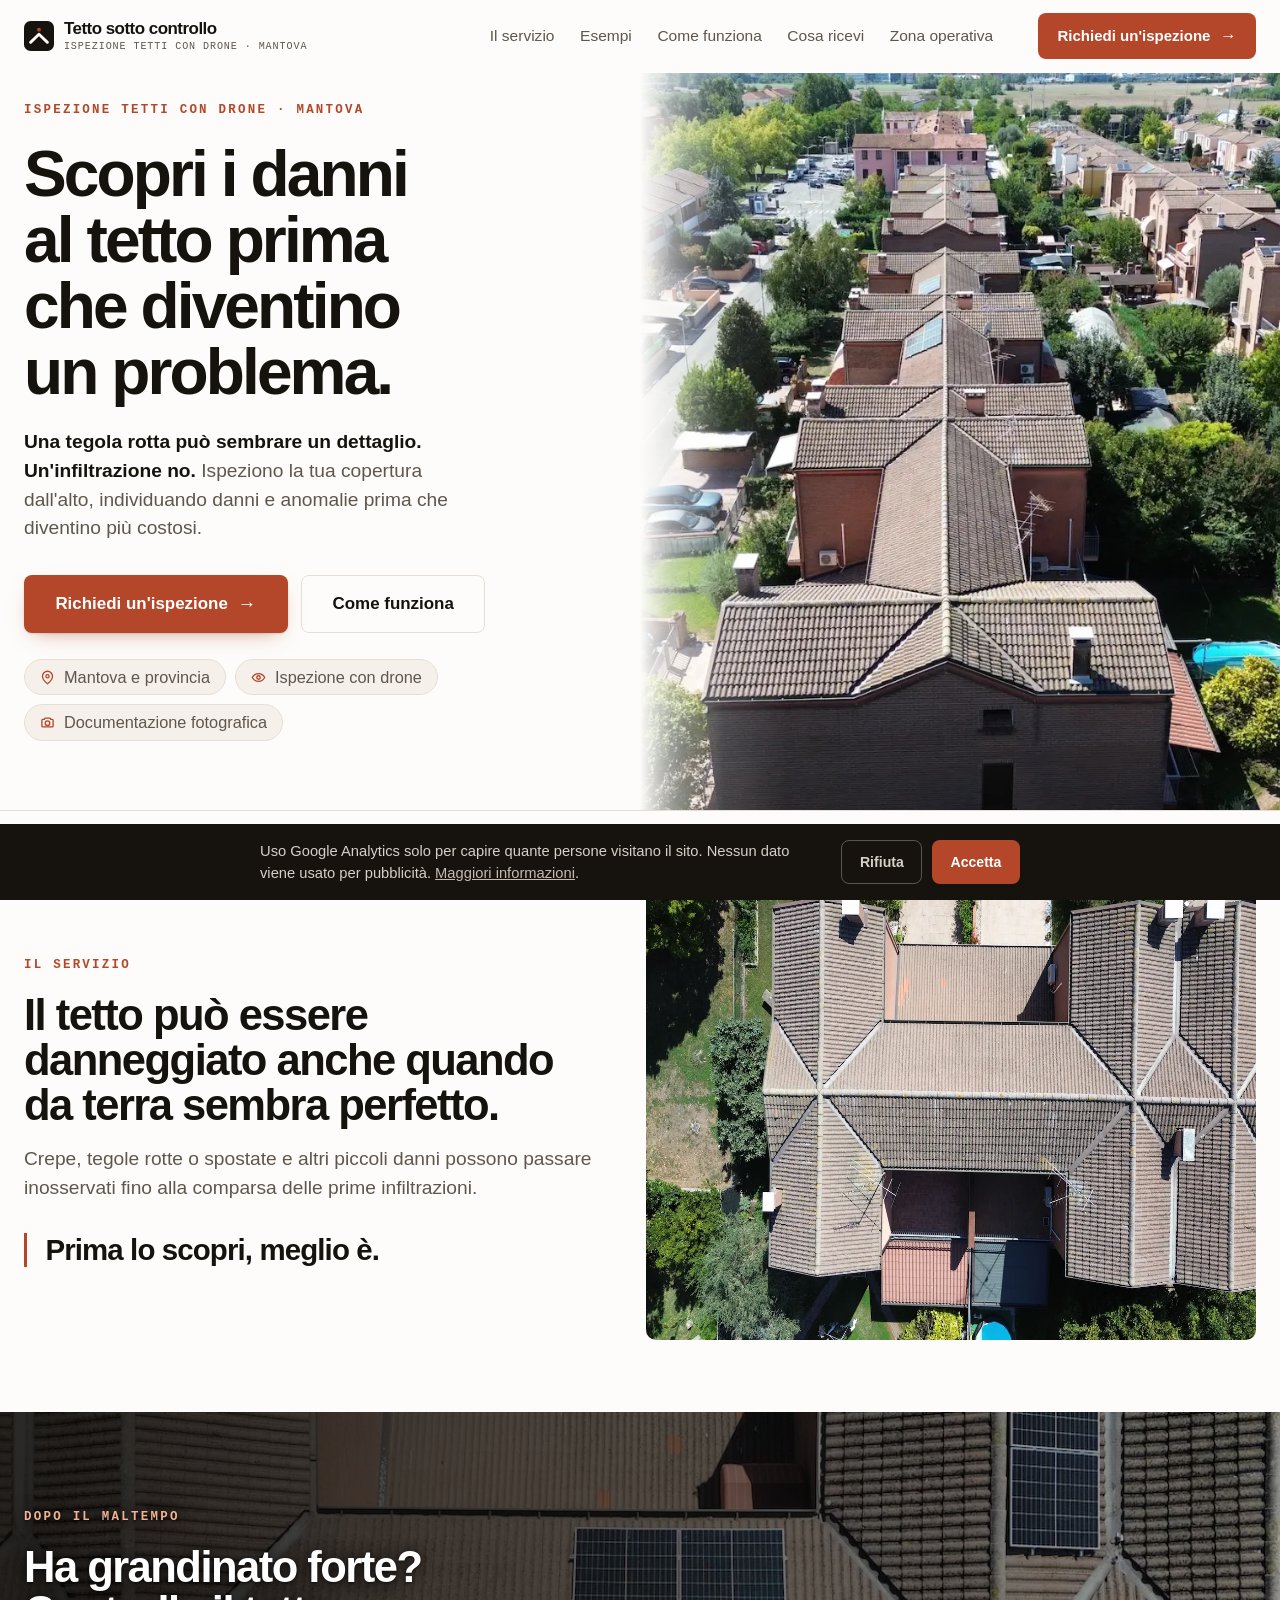
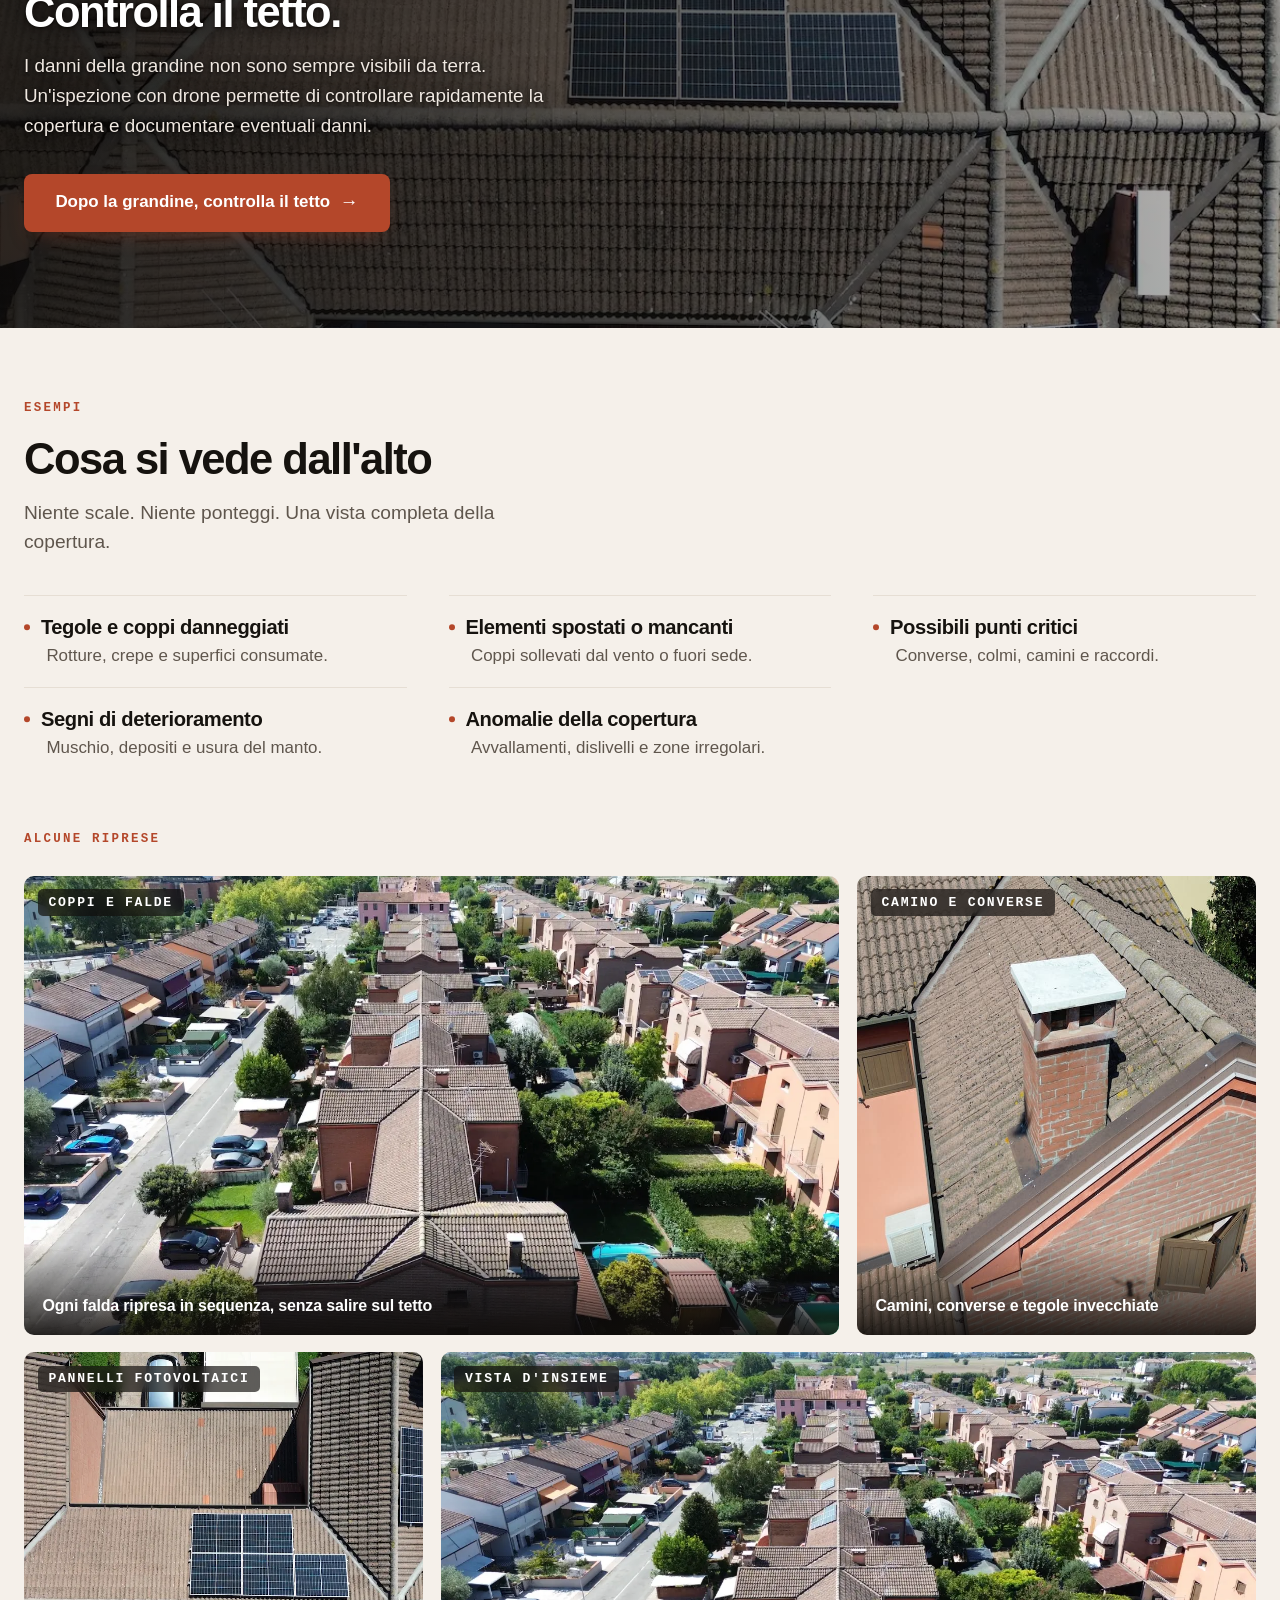
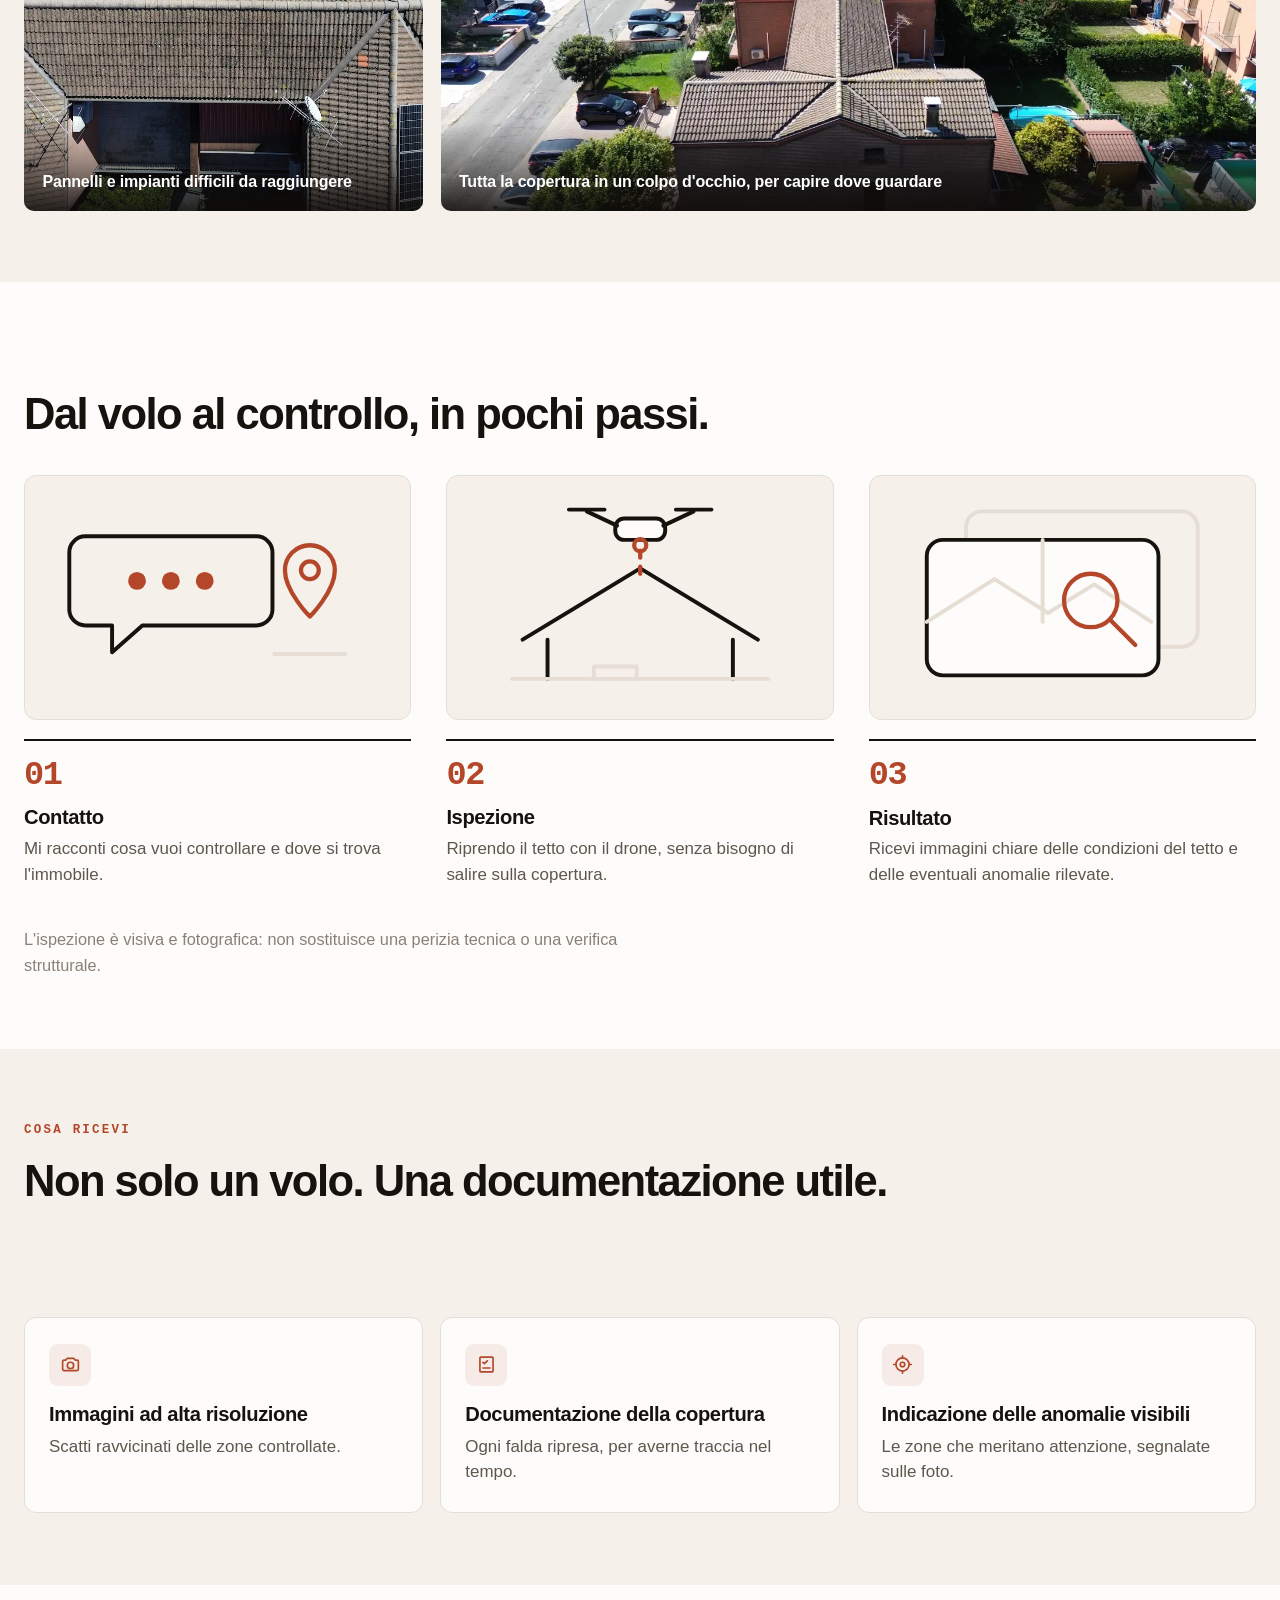
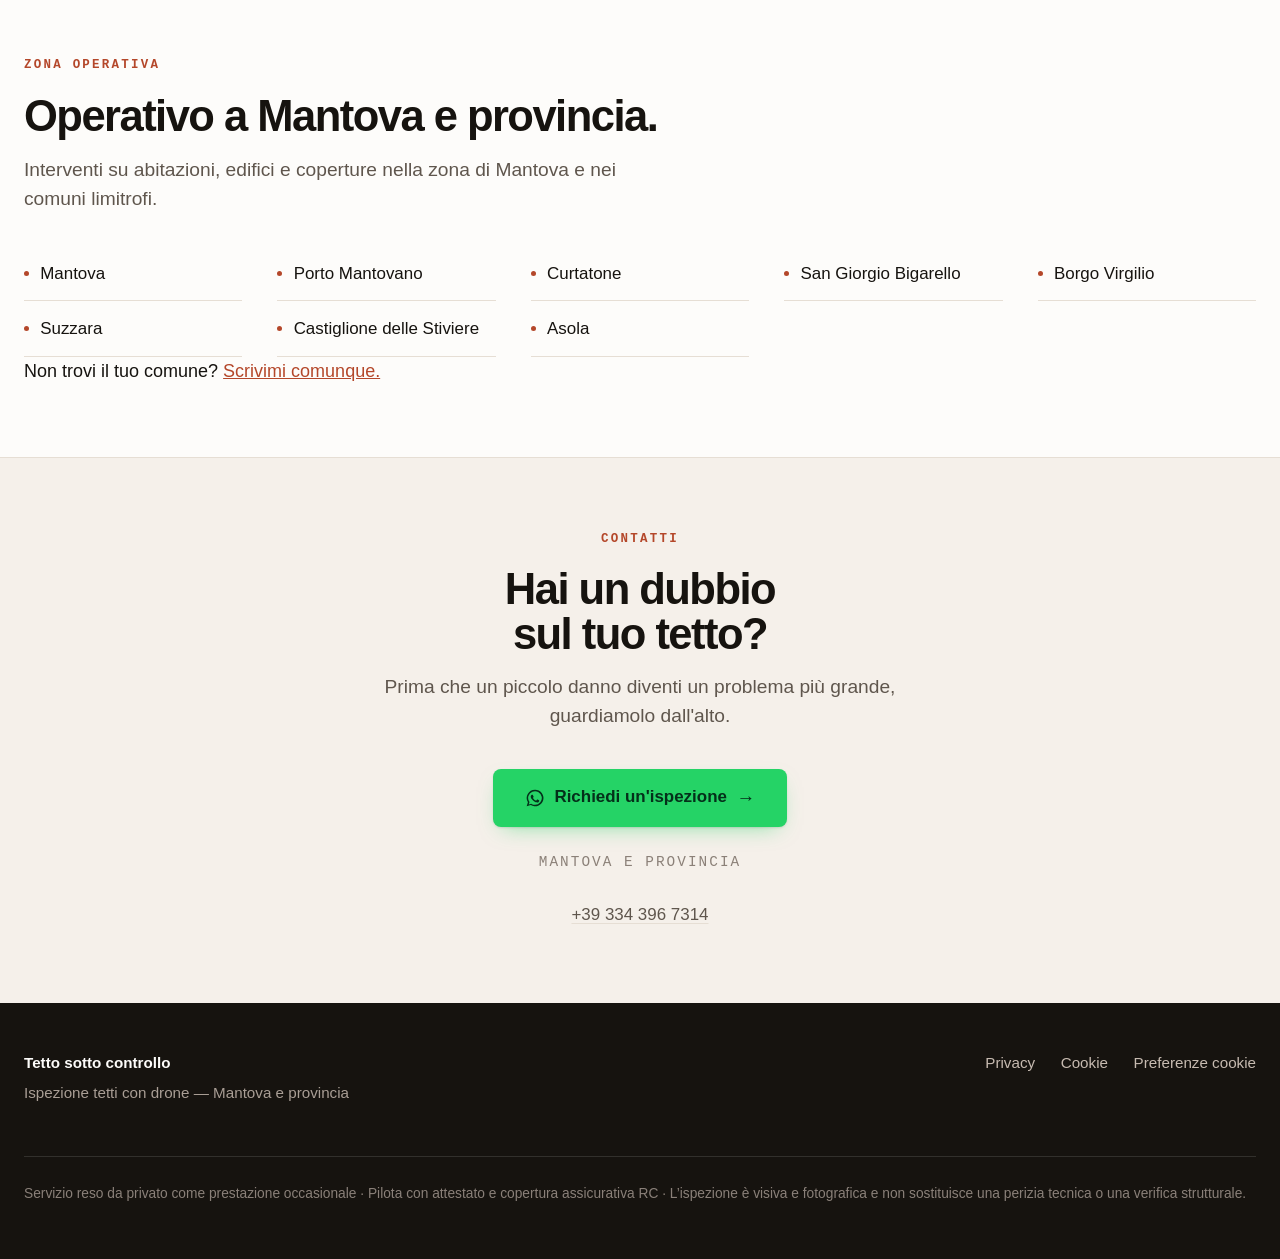
==== commit 7233d558: "Aggiungi Google Analytics con banner di consenso cookie Analytics si attiva solo dopo consenso espli" ====
--- a/index.html
+++ b/index.html
@@ -21,7 +21,7 @@
 -->
 
 <title>Tetto sotto controllo — Ispezione tetti con drone a Mantova</title>
-<meta name="description" content="Ispezione tetti con drone a Mantova e provincia: controllo della copertura dall'alto per individuare tegole rotte, danni da grandine e anomalie, senza salire sul tetto.">
+<meta name="description" content="Ispezione tetti con drone a Mantova e provincia. Controllo la copertura dall'alto: tegole rotte, danni da grandine, anomalie. Senza salire sul tetto.">
 <link rel="canonical" href="https://www.tettosottocontrollo.it/">
 <meta name="theme-color" content="#FDFCFA">
 <meta name="robots" content="index,follow,max-image-preview:large">
@@ -63,7 +63,9 @@
 p{margin:0}
 .wrap{width:var(--wrap);margin-inline:auto}
 /* spaziature: il respiro arriva da tipografia e allineamento, non da vuoti enormi */
-.sec{padding-block:clamp(3.6rem,5.6vw,5.75rem)}
+/* l'ancora sommava l'altezza della navbar al padding della sezione: due volte
+   lo stesso vuoto. Lo scalo, cosi il titolo si ferma sempre a 104px dal bordo. */
+.sec{padding-block:clamp(3.6rem,5.6vw,5.75rem);scroll-margin-top:calc(28px - clamp(3.6rem,5.6vw,5.75rem))}
 .label{display:block;font-family:var(--mono);font-size:.78rem;font-weight:600;letter-spacing:.18em;text-transform:uppercase;color:var(--accent)}
 .lead{font-size:clamp(1.14rem,1.5vw,1.35rem);line-height:1.5;color:var(--ink-2)}
 .h-top{margin-top:1.1rem}
@@ -299,6 +301,20 @@
 .dock .btn{flex:1;min-height:54px;font-size:1rem;padding:0 .7rem;box-shadow:none}
 .dock .btn--wa{flex:2}
 @media(max-width:760px){.dock{display:flex}body{padding-bottom:88px}}
+
+/* ---------- banner cookie ---------- */
+.cookie-bar{position:fixed;inset:auto 0 0 0;z-index:150;background:var(--ink);color:#D8CFC6;padding:1rem 1.2rem;padding-bottom:calc(1rem + env(safe-area-inset-bottom))}
+.cookie-bar[hidden]{display:none}
+.cookie-in{max-width:760px;margin-inline:auto;display:flex;flex-wrap:wrap;gap:.9rem 1.4rem;align-items:center;justify-content:space-between}
+.cookie-in p{margin:0;font-size:.92rem;line-height:1.5;flex:1 1 320px}
+.cookie-in a{color:#C7BBB1;text-decoration-color:currentColor}
+.cookie-btns{display:flex;gap:.6rem;flex-shrink:0}
+.cookie-btns button{font:inherit;font-size:.88rem;font-weight:600;padding:.6rem 1.1rem;border-radius:8px;cursor:pointer;border:1px solid transparent}
+.cookie-btns .cb-accept{background:var(--accent);color:#fff}
+.cookie-btns .cb-accept:hover{background:var(--accent-d)}
+.cookie-btns .cb-reject{background:transparent;color:#D8CFC6;border-color:rgba(255,255,255,.28)}
+.cookie-btns .cb-reject:hover{border-color:rgba(255,255,255,.55);color:#fff}
+@media(max-width:760px){.cookie-bar{bottom:calc(78px + env(safe-area-inset-bottom))}}
 
 @media(prefers-reduced-motion:reduce){
   html{scroll-behavior:auto}
@@ -561,6 +577,7 @@
     <nav aria-label="Informazioni legali">
       <a href="/privacy-policy/">Privacy</a>
       <a href="/cookie-policy/">Cookie</a>
+      <a href="#" id="cookieManage">Preferenze cookie</a>
     </nav>
     <p class="fine">Servizio reso da privato come prestazione occasionale · Pilota con attestato e copertura assicurativa RC · L&rsquo;ispezione è visiva e fotografica e non sostituisce una perizia tecnica o una verifica strutturale.</p>
   </div>
@@ -569,6 +586,52 @@
 <nav class="dock" aria-label="Contatti rapidi">
   <a class="btn btn--wa" href="https://wa.me/393343967314?text=Ciao%2C%20vorrei%20richiedere%20un%27ispezione%20del%20tetto.%20Comune%3A%20" rel="noopener">Richiedi un'ispezione su WhatsApp</a>
 </nav>
+
+<div class="cookie-bar" id="cookieBar" role="dialog" aria-live="polite" aria-label="Preferenze cookie" hidden>
+  <div class="cookie-in">
+    <p>Uso Google Analytics solo per capire quante persone visitano il sito. Nessun dato viene usato per pubblicità. <a href="/cookie-policy/">Maggiori informazioni</a>.</p>
+    <div class="cookie-btns">
+      <button type="button" class="cb-reject" id="cookieReject">Rifiuta</button>
+      <button type="button" class="cb-accept" id="cookieAccept">Accetta</button>
+    </div>
+  </div>
+</div>
+
+<script>
+(function(){
+  var GA_ID='G-51HCNHMPDR',KEY='cookie-consent';
+  var bar=document.getElementById('cookieBar');
+
+  function getConsent(){try{return localStorage.getItem(KEY)}catch(e){return null}}
+  function setConsent(v){try{localStorage.setItem(KEY,v)}catch(e){}}
+
+  function loadGA(){
+    if(window.gtag)return;
+    var s=document.createElement('script');
+    s.async=true;
+    s.src='https://www.googletagmanager.com/gtag/js?id='+GA_ID;
+    document.head.appendChild(s);
+    window.dataLayer=window.dataLayer||[];
+    window.gtag=function(){dataLayer.push(arguments)};
+    gtag('js',new Date());
+    gtag('config',GA_ID);
+  }
+
+  var consent=getConsent();
+  if(consent==='granted'){loadGA()}
+  else if(consent!=='denied'){bar.hidden=false}
+
+  document.getElementById('cookieAccept').addEventListener('click',function(){
+    setConsent('granted');bar.hidden=true;loadGA();
+  });
+  document.getElementById('cookieReject').addEventListener('click',function(){
+    setConsent('denied');bar.hidden=true;
+  });
+  document.getElementById('cookieManage').addEventListener('click',function(e){
+    e.preventDefault();bar.hidden=false;
+  });
+})();
+</script>
 
 <script>
 (function(){
